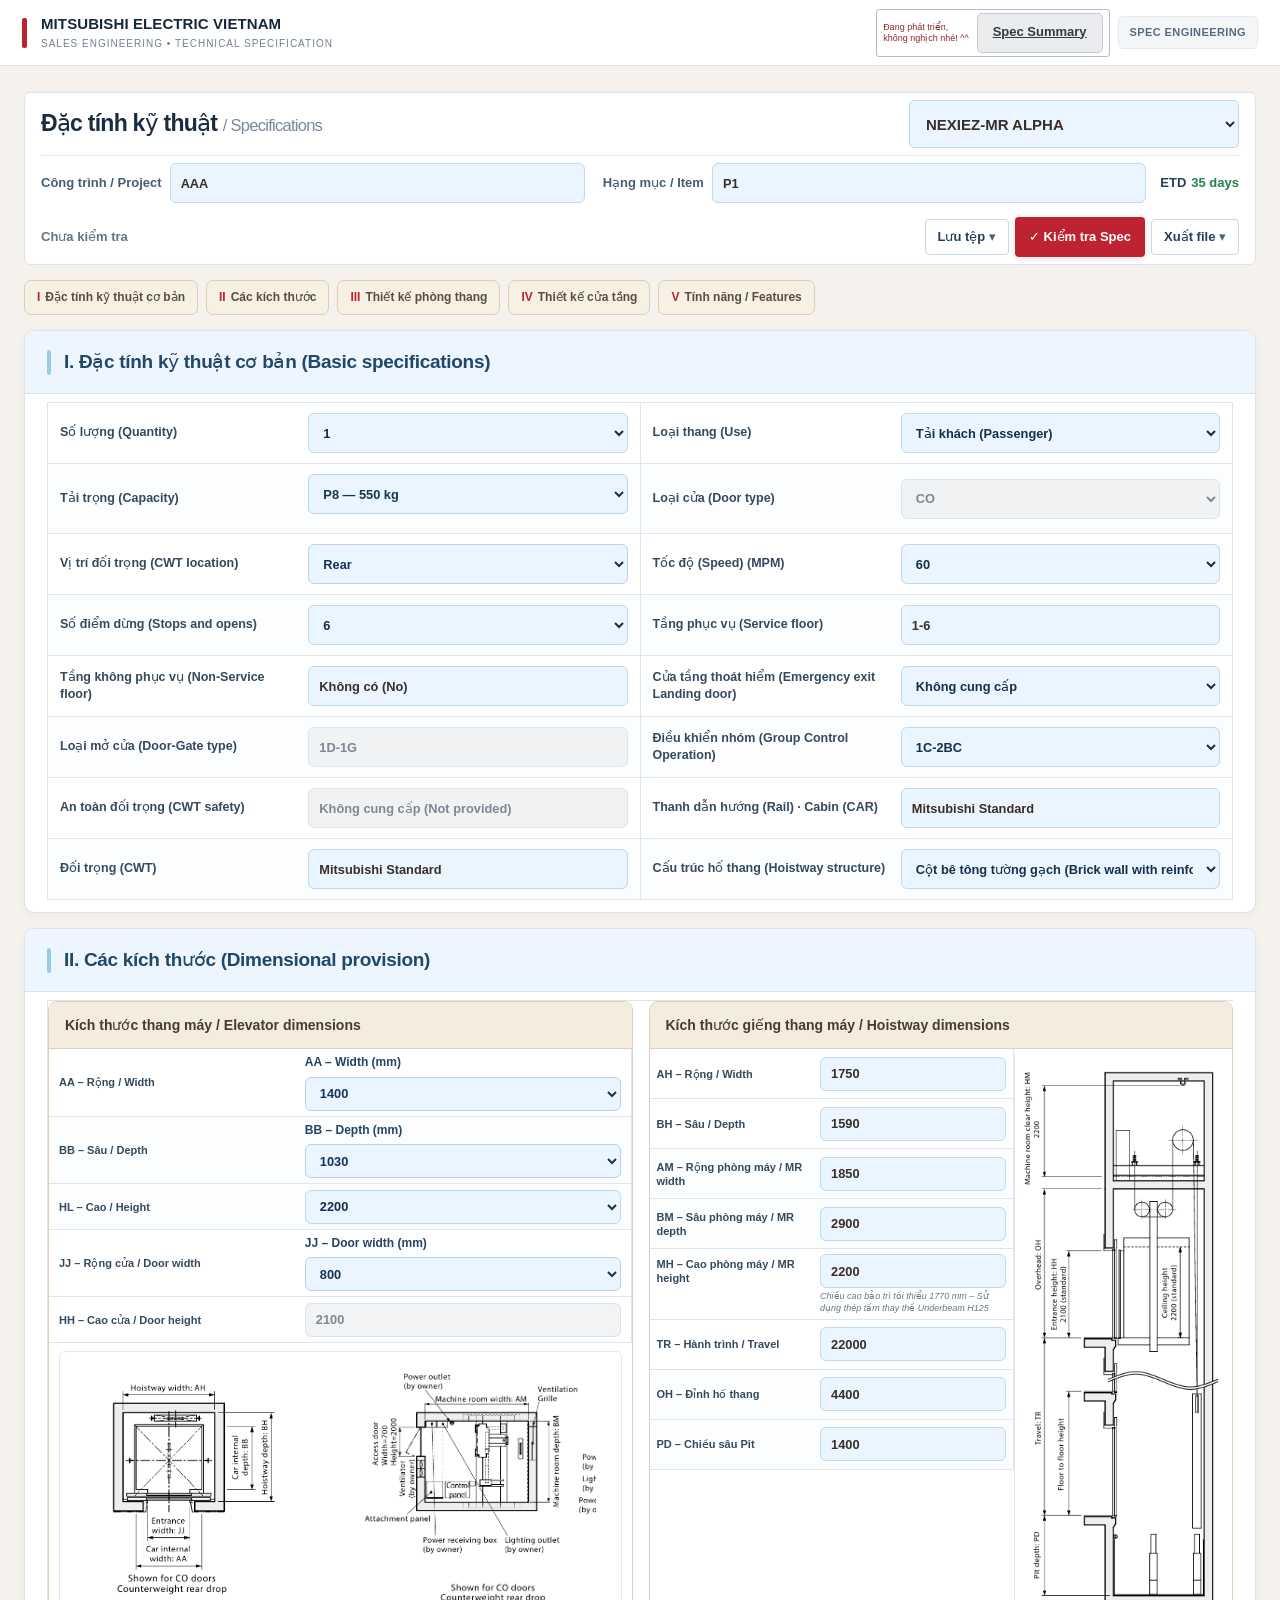
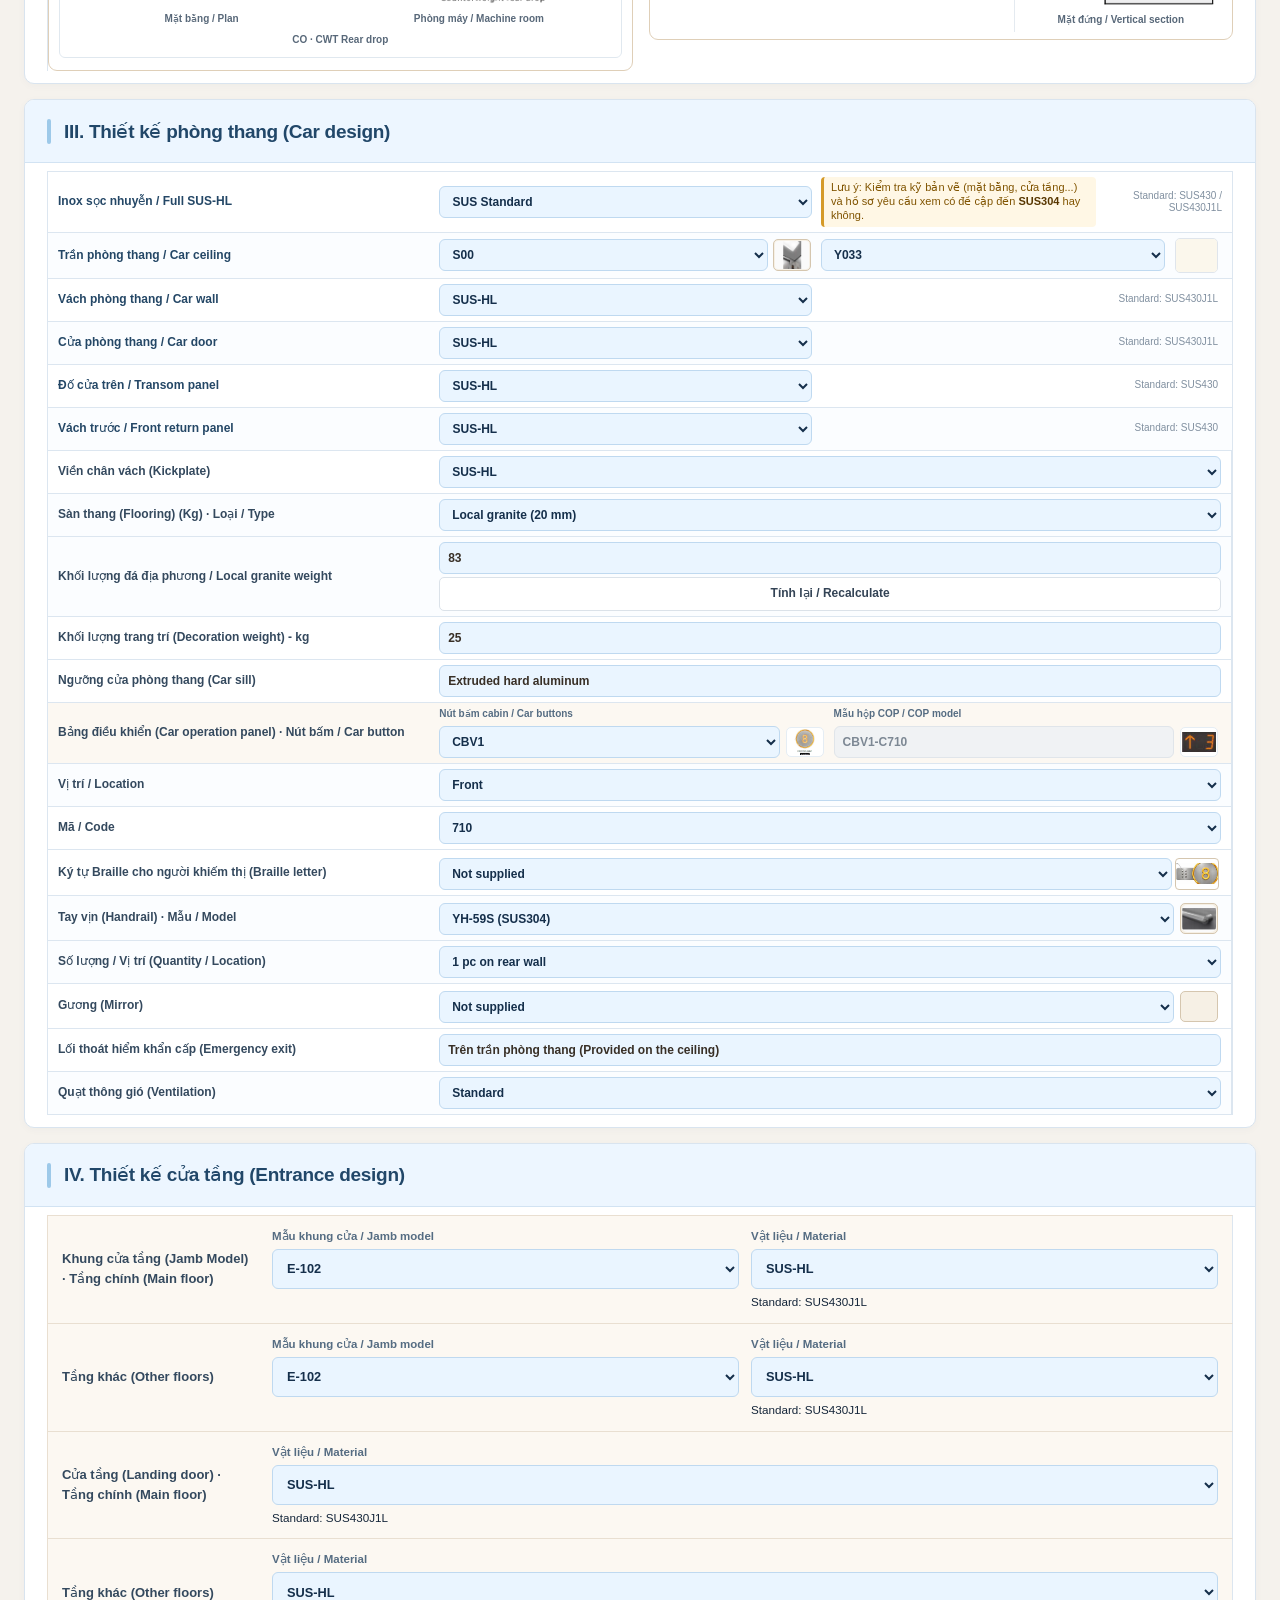
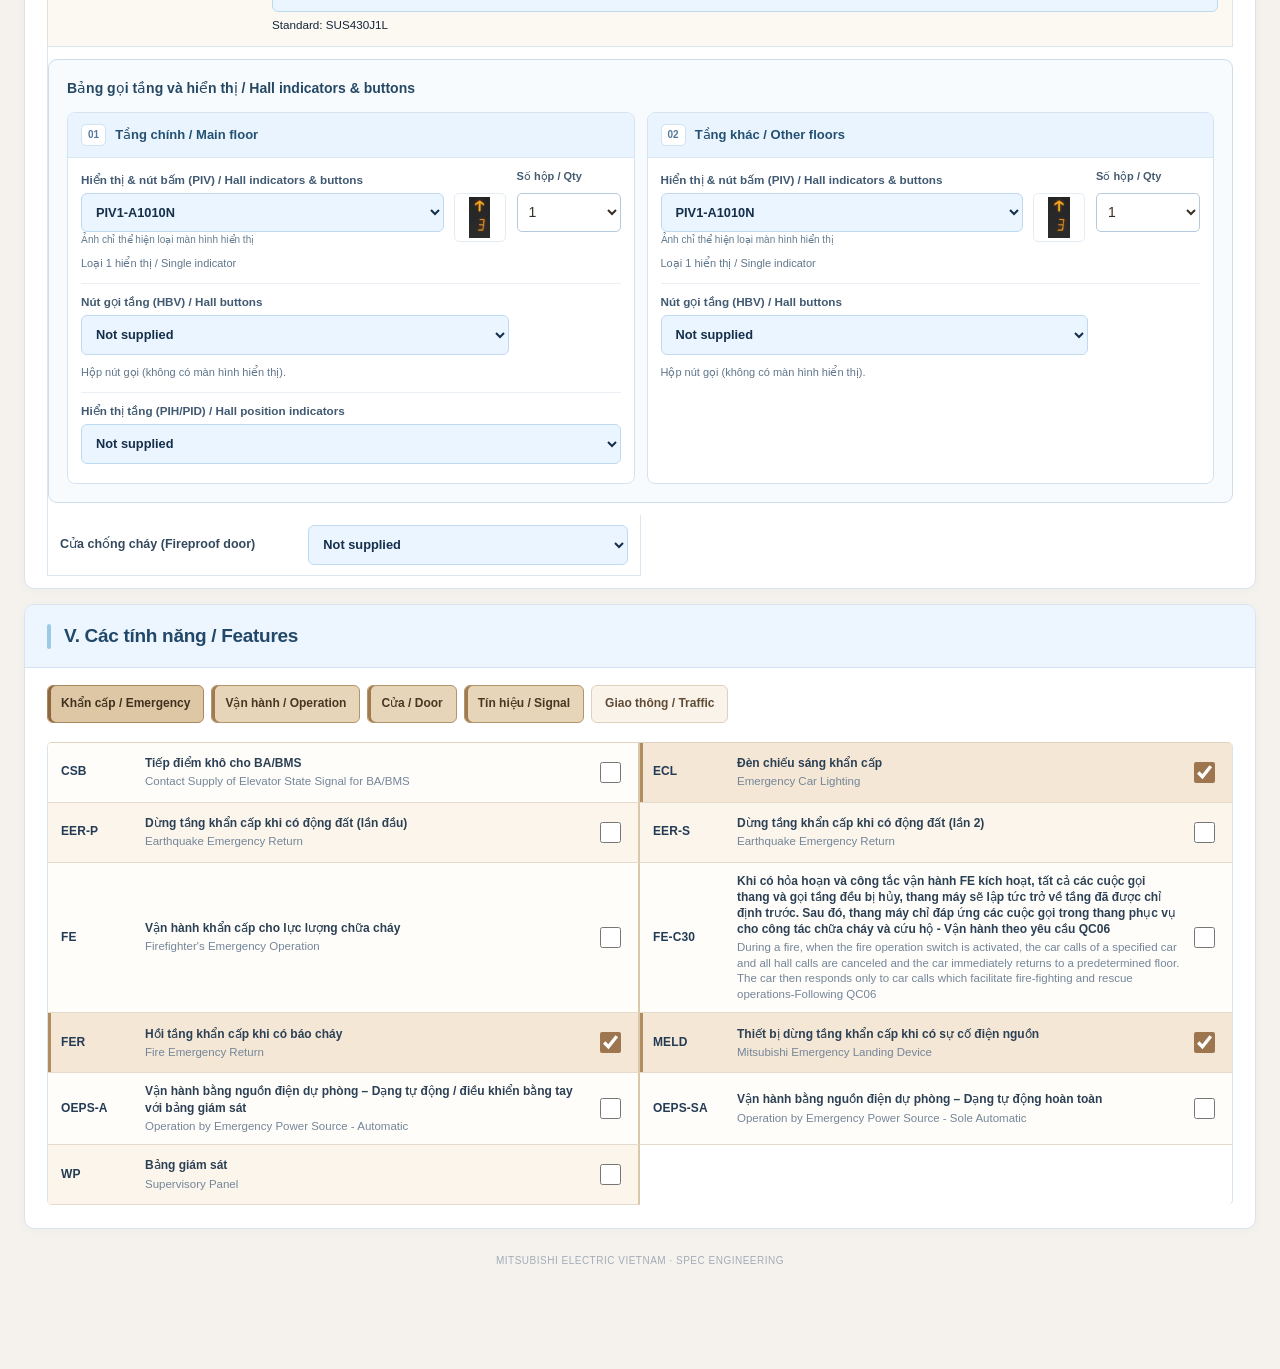
==== index.html @ a44318c5 "Add files via upload" ====
<!DOCTYPE html>
<html lang="vi">
<head>
<meta charset="utf-8">
<meta name="specweb-build" content="5.8.198-mrl-handrail-three-positions">
<meta name="viewport" content="width=device-width, initial-scale=1">
<title>Spec Engineering | Mitsubishi Electric</title>
<!-- Browser icon / Home screen icon -->
<link rel="icon" type="image/png" sizes="256x256" href="assets/specweb-icon.png">
<link rel="shortcut icon" href="assets/specweb-icon.png">
<link rel="apple-touch-icon" sizes="256x256" href="assets/specweb-icon.png">
<meta name="theme-color" content="#f7f8fa">
<!-- Social sharing metadata (the final og:image URL is resolved in JavaScript for browsers;
     static preview crawlers may require an absolute deployed GitHub Pages URL) -->
<meta name="description" content="SpecWebTool – Elevator specification tool for NEXIEZ-MR and NEXIEZ-MRL Version2.">
<meta property="og:type" content="website">
<meta property="og:title" content="SpecWebTool | NEXIEZ-MR &amp; NEXIEZ-MRL V02">
<meta property="og:description" content="Elevator specification and technical check webtool.">
<meta property="og:image" content="assets/specweb-share.jpg">
<meta property="og:image:width" content="1200">
<meta property="og:image:height" content="630">
<meta name="twitter:card" content="summary_large_image">
<meta name="twitter:title" content="SpecWebTool | NEXIEZ-MR &amp; NEXIEZ-MRL V02">
<meta name="twitter:image" content="assets/specweb-share.jpg">

<style>
:root{font-family:"Segoe UI",Arial,sans-serif;color:#243142;background:#f7f8fa;font-synthesis:none}
*{box-sizing:border-box}body{margin:0;line-height:1.45}button,input,select{font:inherit}
button{cursor:pointer}button:disabled{cursor:not-allowed;opacity:.48}
.site-header{height:68px;background:white;border-bottom:1px solid #e6e9ee;display:flex;align-items:center;justify-content:space-between;gap:16px;padding:0 max(24px,calc((100vw - 1160px)/2));}
.brand{display:flex;align-items:center;gap:14px}.brand-bar{width:4px;height:32px;background:#d02228}.brand-text{font-size:16px;letter-spacing:.3px;font-weight:760;color:#18283b}.brand-sub{display:block;font-size:11px;font-weight:500;color:#718092;letter-spacing:.6px;margin-top:2px}.brand-side{font-size:12px;color:#718092;white-space:nowrap}
.workspace{max-width:1190px;margin:0 auto;padding:30px 20px 70px}
.intro{display:flex;align-items:end;justify-content:space-between;gap:24px;margin-bottom:22px;flex-wrap:wrap}.intro-title{margin:0;font-size:27px;letter-spacing:-.5px;font-weight:740;color:#1a2c43}.intro-caption{font-size:13px;color:#738094;margin:4px 0 0}.model-control{min-width:min(100%,370px);width:400px}.label-top{display:block;font-size:12px;letter-spacing:.1px;font-weight:720;color:#49566a;margin-bottom:8px}
input,select{width:100%;min-width:0;height:41px;border:1px solid #c9dbea;border-radius:5px;background:#eaf5ff;color:#19334b;padding:9px 12px;outline:none;transition:border-color .12s,box-shadow .12s}
select{cursor:pointer}input:focus,select:focus{border-color:#3886c4;box-shadow:0 0 0 2px #d6eafa}
input:disabled,select:disabled{background:#f0f2f4;color:#7d8894;border-color:#e0e5ea;box-shadow:none;cursor:not-allowed}
input[type="file"]{height:auto;background:white;border-color:#d6dde5;cursor:pointer;font-size:12px;padding:8px}
.database-options{margin-bottom:24px;border-bottom:1px solid #e4e8ed;padding-bottom:14px}.database-options summary{font-size:12px;color:#66778b;cursor:pointer;display:inline-flex;align-items:center;gap:7px;user-select:none}.database-options summary:hover{color:#c3282e}.database-content{margin-top:15px;background:#fff;border:1px solid #e9edf2;padding:14px;max-width:740px;border-radius:6px}.database-meta{font-size:12px;color:#576878;margin-bottom:9px}.database-buttons{display:flex;gap:8px;flex-wrap:wrap;margin-top:9px}
.btn{border:1px solid #dbe2e9;border-radius:5px;background:#fff;padding:10px 15px;color:#334355;font-weight:630;font-size:13px;line-height:1.3;min-height:40px}.btn:hover:not(:disabled){background:#f6f8fa;border-color:#b7c3cf}.btn-primary{background:#ba2028;border-color:#ba2028;color:white}.btn-primary:hover:not(:disabled){background:#a91e25;border-color:#a91e25}.btn-secondary{background:#fff;color:#273c53;border:1px solid #cad6e1}.btn-small{min-height:34px;padding:7px 11px;font-size:12px}.red{background:#ba2028;border-color:#ba2028;color:#fff}
.project-box{background:white;border:1px solid #e4e9f0;border-radius:7px;padding:21px 24px;margin-bottom:18px}.project-heading{font-size:15px;font-weight:720;margin:0 0 18px;color:#26394e}.project-grid{display:grid;grid-template-columns:1fr 1fr;gap:16px 24px}.project-grid .field{min-width:0}
.action-panel{background:white;border:1px solid #e4e9f0;border-radius:7px;padding:16px 20px;margin-bottom:24px}.tech-export-choice{display:flex;align-items:center;gap:10px;margin:0 0 12px;padding:9px 12px;border:1px solid #d5e1ef;border-radius:7px;background:#f7f9fc;color:#163458;cursor:pointer;max-width:720px}.tech-export-choice input{width:18px;height:18px;flex:none;accent-color:#b5262e}.tech-export-choice span{display:flex;flex-direction:column;gap:2px}.tech-export-choice strong{font-size:13px}.tech-export-choice small{font-size:11px;color:#62758d}.toolbar{display:flex;align-items:center;gap:10px;flex-wrap:wrap}.toolbar-sep{width:1px;height:28px;background:#e2e7ed;margin:0 2px}.export-buttons{display:flex;gap:9px;flex-wrap:wrap}
.check-top{margin-top:13px;padding:11px 14px;background:#f4f6f8;color:#657386;border-radius:5px;font-size:13px;font-weight:600;scroll-margin-top:18px;border:1px solid #e7ebf0}.check-top.source-pass{color:#21643d;background:#eaf7ee;border-color:#bee4ca}.check-top.fail{color:#a62430;background:#fff1f2;border-color:#edc1c6}.check-top.partial{color:#805f20;background:#fff9ec;border-color:#e9dbba}.check-top.running{color:#215d88;background:#eaf4ff;border-color:#c5dff1}
#check-issues:empty{display:none}#check-issues{margin-top:14px}.check-summary{font-size:14px;font-weight:700;padding:11px 12px;border-radius:4px}.check-fail{background:#fff0f0;color:#a8242c}.check-pass{background:#ecf7ef;color:#176638}.issue-card{border:1px solid #e4e9ed;border-left:3px solid #cf343e;border-radius:4px;background:#fff;padding:12px 14px;margin:9px 0;font-size:13px;line-height:1.65}.issue-card strong{display:block;font-size:14px;color:#26384c}.issue-warning{border-left-color:#d19b34}.issue-jump{font-size:12px;margin-top:9px;padding:7px 12px;min-height:32px}.issue-focus{outline:2px solid #d2222d!important;outline-offset:-2px;background:#fff0f1!important}.issue-input-focus{border-color:#d2222d!important;box-shadow:0 0 0 2px rgba(210,34,45,.22)!important}
.spec-section{background:white;border:1px solid #e4e9f0;border-radius:7px;margin:0 0 21px;padding:0 24px 20px}.section-heading{display:flex;align-items:center;gap:13px;border-bottom:1px solid #e5ebf0;margin:0 -24px 18px;padding:21px 24px 17px;font-size:20px;line-height:1.28;color:#1d3048;font-weight:750;letter-spacing:-.35px}.section-heading:before{content:"";display:block;background:#c72a32;height:23px;width:4px;flex-shrink:0}.section-fields{display:grid;grid-template-columns:minmax(0,1fr) minmax(0,1fr);gap:14px 23px}
.spec-row{display:flex;flex-direction:column;min-width:0;gap:6px}.spec-row.span-full{grid-column:1/-1}.spec-row-title{font-size:13px;font-weight:640;color:#34465c;line-height:1.45;min-height:20px}.spec-row-title .sub{font-weight:500;color:#61758a}.spec-row-inputs{display:grid;grid-template-columns:minmax(0,1fr);gap:12px}.spec-row.multi .spec-row-inputs{grid-template-columns:repeat(auto-fit,minmax(165px,1fr));gap:12px}.spec-row.multi{padding:14px 16px;border:1px solid #e6edf4;border-radius:5px;background:#fafbfd}.spec-row.multi .spec-row-title{font-size:14px;font-weight:690}
.field{display:flex;flex-direction:column;gap:6px;min-width:0}.field .nm{font-size:12px;color:#475d73;font-weight:590;line-height:1.35}.spec-row:not(.multi) .field .nm{display:none}.project-grid .field .nm{display:block;font-size:13px;font-weight:650}.field input,.field select{font-size:13px}.field .addr,.field .kind{display:none!important}.field.locked input,.field.locked select,.field.cf-locked input,.field.cf-locked select{background:#eff1f3;color:#78838e;border-color:#dce2e7}.field .dirty{border-color:#6aa9d4}.readonly-value{display:flex;align-items:center;min-height:41px;border:1px solid #e5e8ed;border-radius:5px;background:#f7f8fa;color:#697686;padding:9px 12px;font-size:13px}
.features-panel{background:white;border:1px solid #e4e9f0;border-radius:7px;padding:0 24px 24px}.feature-tabs{display:flex;gap:8px;flex-wrap:wrap;margin:17px 0 13px}.feature-tabs .btn{border:1px solid #e1e8ee;border-radius:4px;min-height:36px;padding:9px 13px;font-size:12px;color:#5a6a7c}.feature-tabs .btn.red{background:#bd2730;border-color:#bd2730;color:#fff}.feature-list{border-top:1px solid #e8edf2}.feature-line{display:grid;grid-template-columns:100px minmax(0,1fr) 44px;gap:16px;align-items:center;padding:13px 8px;border-bottom:1px solid #ebeff3;min-height:65px}.feature-line:last-child{border-bottom:0}.feature-line .addr,.feature-line .option,.feature-line .suggest{display:none!important}.feature-line .fcode{font-size:12px;color:#233b55;font-weight:740}.feature-line .fdesc{font-size:13px;color:#32465a;font-weight:590}.feature-line .fdesc small{display:block;font-size:12px;color:#7c8a98;font-weight:450;margin-top:3px}.feature-line input[type="checkbox"]{width:19px;height:19px;accent-color:#b9202b;justify-self:center;cursor:pointer}.feature-line.x{opacity:.5}.feature-line input:disabled{cursor:not-allowed}
.status-message{display:none;max-width:740px;font-size:12px;margin:8px 0;padding:9px 11px}.status-message.error{display:block;border:1px solid #ecc5c9;background:#fff1f2;color:#a0272f}
.hidden-internal{display:none!important}.footer{padding:22px 0 0;text-align:center;font-size:11px;color:#a2acb8}
@media(max-width:850px){.workspace{padding:23px 14px 42px}.site-header{padding:0 16px}.intro-title{font-size:22px}.model-control{width:100%;min-width:0}.section-fields{grid-template-columns:1fr}.spec-section,.features-panel,.project-box{padding-left:16px;padding-right:16px}.section-heading{margin-left:-16px;margin-right:-16px;padding:18px 16px;font-size:18px}.project-grid{grid-template-columns:1fr}.action-panel{padding:14px}.toolbar{align-items:stretch}.toolbar>.btn,.export-buttons{flex:1}.export-buttons .btn{flex:1}.feature-line{grid-template-columns:74px 1fr 28px;gap:8px}.brand-side{display:none}}
@media(max-width:530px){.toolbar-sep{display:none}.export-buttons{width:100%}.export-buttons .btn{font-size:12px;padding:9px 7px}.spec-row.multi .spec-row-inputs{grid-template-columns:1fr}.feature-line .fdesc{font-size:12px}}

.obs-inline{display:grid;grid-template-columns:minmax(0,1fr) auto;gap:8px;align-items:center}
.obs-preview-btn{white-space:nowrap;background:#fff;color:#245b8f;border-color:#bdd2e7}
.obs-preview-btn:disabled{opacity:.55}

.group-control-preview{margin-top:8px;padding:8px;border:1px solid #d7e0eb;border-radius:8px;background:#fff;max-width:380px;box-sizing:border-box}
.group-control-preview-thumb{display:block;max-width:100%;width:auto;max-height:320px;height:auto;margin:0 auto;object-fit:contain}
.group-control-preview-note{display:block;margin-top:6px;color:#5b6c7c;font-size:11px;line-height:1.35;text-align:center}
.group-preview-inline{align-items:stretch}

#ny40-popup{position:fixed;inset:0;z-index:70;background:rgba(10,26,45,.55);display:none;align-items:center;justify-content:center;padding:16px}
#ny40-popup.show{display:flex}
.ny40-dialog{width:min(760px,100%);max-height:94vh;overflow:auto;background:#fff;border:1px solid #dbe6ef;border-radius:12px;box-shadow:0 22px 70px rgba(16,35,58,.28)}
.ny40-head{display:flex;justify-content:space-between;gap:12px;align-items:flex-start;padding:18px 20px;border-bottom:1px solid #e7edf3}
.ny40-tag{display:inline-block;background:#eaf4ff;color:#235f98;padding:5px 10px;border-radius:999px;font-size:11px;font-weight:700;margin-bottom:6px}
.ny40-head h3{margin:0;color:#18314a;font-size:20px}.ny40-close{border:0;background:#f0f4f8;border-radius:8px;width:34px;height:34px;font-size:22px;line-height:1}
.ny40-body{padding:18px 20px}.ny40-imagewrap{display:flex;justify-content:center;align-items:center;min-height:280px;border:1px solid #e2eaf1;border-radius:10px;background:linear-gradient(#f9fcff,#edf4fa)}
.ny40-imagewrap img{max-width:96%;max-height:250px;object-fit:contain}
.ny40-desc{margin-top:14px;border:1px solid #deebf6;background:#eef6ff;border-radius:10px;padding:12px 14px}
.ny40-desc strong{display:block;color:#17324c;font-size:15px}.ny40-desc span{display:block;color:#577089;font-size:13px;margin-top:4px}
.ny40-choices{display:grid;grid-template-columns:repeat(5,minmax(0,1fr));gap:8px;margin-top:16px}.ny40-choice{border:1px solid #dce7f0;background:#fff;border-radius:10px;padding:7px;min-width:0}.ny40-choice.active{border:2px solid #2d6da8;background:#eaf4ff;padding:6px}.ny40-choice img{width:100%;height:82px;object-fit:contain}.ny40-choice b{display:block;font-size:12px;color:#20384f;margin-top:4px}.ny40-foot{display:flex;justify-content:flex-end;padding:14px 20px;border-top:1px solid #e7edf3}
@media(max-width:850px){.obs-inline{grid-template-columns:1fr}.obs-preview-btn{width:100%}.ny40-choices{grid-template-columns:repeat(3,minmax(0,1fr))}.ny40-imagewrap{min-height:230px}.ny40-imagewrap img{max-height:205px}}
@media(max-width:530px){.ny40-head,.ny40-body,.ny40-foot{padding:14px}.ny40-head h3{font-size:18px}.ny40-choices{grid-template-columns:repeat(2,minmax(0,1fr))}.ny40-choice img{height:72px}}


/* v3.9: dimension errors are concise, with actual values and workbook-derived limits. */
.check-error-row{display:flex;flex-direction:column;align-items:flex-start;gap:3px;text-align:left}
.check-error-row strong{font-size:13px;line-height:1.4;font-weight:650}
.check-error-explanation{display:block;color:#a32d34;font-size:12px;line-height:1.55;font-weight:500;white-space:normal}

/* v5.8.21: full-width, balanced dimension groups for MR and MRL. */
.dimension-section-fields{display:block!important;width:100%;min-width:0}
.dimension-groups{display:grid!important;grid-template-columns:minmax(0,.94fr) minmax(0,1.16fr);gap:16px;width:100%;grid-column:1/-1;align-items:start}
.dimension-group{border:1px solid #d6e5f3;border-radius:9px;overflow:hidden;min-width:0;background:#fff}
.dimension-group-title{margin:0;padding:13px 16px;background:#eaf4ff;color:#173c61;font-size:14px;font-weight:750;border-bottom:1px solid #d6e5f3;min-height:46px}
.dimension-entry{display:grid!important;grid-template-columns:minmax(112px,.85fr) minmax(135px,1fr);column-gap:12px;align-items:center;padding:9px 14px;border-bottom:1px solid #e5ecf4;min-height:62px}
.dimension-hoistway .dimension-entry{grid-template-columns:minmax(105px,.78fr) minmax(110px,.84fr) minmax(125px,1fr)}
.dimension-entry:last-child{border-bottom:0}
.dimension-entry .spec-row-title{font-size:12px;line-height:1.4;min-height:0;overflow-wrap:break-word}
/* Make input and its dynamic AH/BH/OH/PD hint siblings in the layout without changing their DOM ownership. */
.dimension-entry .spec-row-inputs,.dimension-entry .field{display:contents!important}
.dimension-entry input,.dimension-entry select{display:block;width:100%;min-width:0;max-width:100%;height:40px}
.dimension-entry .cwt-minimum-hint,.dimension-entry .oh-minimum-hint{font-size:11px!important;line-height:1.4!important;margin:0!important;overflow-wrap:anywhere;min-width:0}
.dimension-car .dimension-entry .cwt-minimum-hint,.dimension-car .dimension-entry .oh-minimum-hint{grid-column:2}
.dimension-hoistway .dimension-entry .cwt-minimum-hint,.dimension-hoistway .dimension-entry .oh-minimum-hint{grid-column:3}
.dimension-hoistway .dimension-entry:not(:has(.cwt-minimum-hint,.oh-minimum-hint)) input,
.dimension-hoistway .dimension-entry:not(:has(.cwt-minimum-hint,.oh-minimum-hint)) select{grid-column:2}
.dimension-entry .readonly-value{min-width:0}
@media(max-width:1000px){
 .dimension-groups{grid-template-columns:1fr!important;gap:14px}
 .dimension-entry{grid-template-columns:minmax(120px,.8fr) minmax(0,1fr)}
 .dimension-hoistway .dimension-entry{grid-template-columns:minmax(120px,.8fr) minmax(130px,.9fr) minmax(120px,1.1fr)}
}
@media(max-width:580px){
 .dimension-entry,.dimension-hoistway .dimension-entry{grid-template-columns:minmax(105px,.82fr) minmax(0,1fr);gap:8px;padding:9px 11px}
 .dimension-entry .cwt-minimum-hint,.dimension-entry .oh-minimum-hint,
 .dimension-hoistway .dimension-entry .cwt-minimum-hint,.dimension-hoistway .dimension-entry .oh-minimum-hint{grid-column:2;grid-row:auto;margin-top:-2px!important}
 .dimension-group-title{padding:12px}
}
.leadtime-check{background:#fff;border:1px solid #d7e3ef;border-radius:7px;padding:11px 16px;margin:-7px 0 15px}.leadtime-label{font-size:13px;font-weight:750;color:#254564}.leadtime-label span{font-size:11px;color:#697a8c;font-weight:500}.leadtime-main{display:flex;align-items:center;gap:14px;margin-top:5px}.leadtime-main strong{font-size:21px;color:#a22c34;white-space:nowrap}.leadtime-reasons{font-size:12px;line-height:1.45;color:#465c70}.leadtime-reasons div+div{margin-top:3px}@media(max-width:580px){.leadtime-check{padding:9px 11px;margin:0 0 10px}.leadtime-main{gap:10px}.leadtime-main strong{font-size:18px}.leadtime-label span{display:block;font-size:10px}}

/* Version02: only a maximum hint beside existing Decoration Weight input. */
.field.mrl-decoration-field{display:grid;grid-template-columns:minmax(0,1fr) auto;column-gap:9px;align-items:center}
.field.mrl-decoration-field .nm{grid-column:1/-1}
.field.mrl-decoration-field input{grid-column:1;min-width:0}
.mrl-decoration-maximum{grid-column:2;white-space:nowrap;font-weight:650;font-size:12px;color:#48637f}
.mrl-decoration-maximum.unavailable{color:#7b8796}
.mrl-decoration-maximum.overlimit{color:#b42530}
.mrl-decoration-maximum:has(.mrl-flooring-overlimit-note){white-space:normal;max-width:340px;line-height:1.45}
.mrl-flooring-overlimit-note{font-weight:600;color:#b42530}
@media(max-width:520px){.field.mrl-decoration-field{grid-template-columns:minmax(0,1fr)}.mrl-decoration-maximum{grid-column:1}}

/* v5.8.68: two-stop Travel warning is display-only, scoped to MR/MRL Travel input. */
.travel-limit-hint{display:block;font-size:11px;line-height:1.45;color:#a62430;font-weight:650;margin-top:5px;overflow-wrap:anywhere}
.travel-limit-hint[hidden]{display:none!important}
input.travel-over-limit{border-color:#ca303a!important;box-shadow:0 0 0 1px rgba(202,48,58,.10);background:#fff2f3!important}
.dimension-hoistway .dimension-entry .travel-limit-hint{grid-column:3;min-width:0;margin:0!important}
.dimension-hoistway .dimension-entry:has(.travel-limit-hint) input{grid-column:2}
@media(max-width:580px){.dimension-hoistway .dimension-entry .travel-limit-hint{grid-column:2;grid-row:auto;margin-top:-2px!important}}

/* v5.8.79: Structural narrowing guidance appears to the right of MR BED AH/BH. */
.mr-bed-shaft-note{color:#a35a13;font-size:11px;line-height:1.4;overflow-wrap:anywhere;min-width:0}
.mr-bed-shaft-note[hidden]{display:none!important}
.dimension-hoistway .dimension-entry:has(.mr-bed-shaft-note:not([hidden])) .mr-bed-shaft-note{grid-column:3}
.dimension-hoistway .dimension-entry:has(.mr-bed-shaft-note:not([hidden])) input{grid-column:2}
.dimension-entry input.mr-bed-over-max{border-color:#d38a35;background:#fff9ed}

/* MR only – permanently visible MH maintenance headroom guidance (display only). */
.dimension-hoistway .dimension-entry .mr-mh-maintenance-note{
  grid-column:3;display:block;min-width:0;margin:0;
  color:#65788a;font-size:11px;font-style:italic;font-weight:400;
  line-height:1.5;overflow-wrap:break-word;
}
.dimension-hoistway .dimension-entry:has(.mr-mh-maintenance-note) input{grid-column:2}
@media(max-width:580px){
 .dimension-hoistway .dimension-entry .mr-mh-maintenance-note{
  grid-column:2;grid-row:auto;font-size:10.5px;margin-top:-2px;
 }
}

/* Mobile: full-width structural note below AH/BH rather than squeezed into the input column. */
@media(max-width:740px){
 .dimension-hoistway .dimension-entry:has(.mr-bed-shaft-note:not([hidden])){align-items:start;row-gap:6px}
 .dimension-hoistway .dimension-entry .mr-bed-shaft-note:not([hidden]){
  display:block!important;grid-column:1 / -1!important;grid-row:auto!important;
  width:100%;box-sizing:border-box;padding:9px 11px;margin:2px 0 3px;
  border:1px solid #e3bb77;border-left:3px solid #c17c21;border-radius:5px;
  background:#fff7e8;color:#8e4a0e;font-size:12px;line-height:1.55;
  white-space:normal;overflow-wrap:anywhere;word-break:normal;
 }
 .dimension-hoistway .dimension-entry:has(.mr-bed-shaft-note:not([hidden])) input{grid-column:2;min-width:0}
 #check-issues .check-error-row{white-space:normal;overflow-wrap:anywhere;line-height:1.5}
 #check-issues .check-error-explanation{display:block;white-space:normal;overflow-wrap:anywhere}
}

.ny40-cop-hint{display:block;margin-top:5px;color:#8b521e;font-size:11px;line-height:1.4}
.ny40-cop-hint[hidden]{display:none!important}
.feature-dependency-note{display:block;color:#8b521e;font-size:11px;margin-top:4px;font-weight:500}

/* v5.8.154: inline preview thumbnails for selected feature codes. */
.feature-visual-inline{display:flex;align-items:center;gap:8px;margin-top:6px;flex-wrap:wrap}
.feature-visual-thumb{display:block;width:auto;height:auto;max-width:72px;max-height:84px;border:1px solid #d8cfbf;border-radius:6px;background:#fff;padding:2px;object-fit:contain}
.feature-visual-caption{display:block!important;font-size:10.5px;color:#7a6853;font-weight:600;margin-top:0!important}
@media(max-width:530px){.feature-visual-thumb{max-width:58px;max-height:72px}.feature-visual-caption{font-size:10px}}


/* v5.8.158 – source-linked capacity grouping. Original SpecForm dimension fields remain in Section II. */
.capacity-group-choice{display:grid;gap:5px;margin-bottom:12px;padding:11px 12px;border:1px solid #d8e5f1;background:#f4f9ff;border-radius:7px}
.capacity-group-choice label{font-weight:700;font-size:12px;color:#26415b}
.capacity-group-choice select{background:#fff}
.capacity-group-hint{display:block;font-size:11px;color:#5d7185;line-height:1.5}
.mr-capacity-source>.nm{font-size:12px}
.capacity-duplicate-warning{display:block;color:#a05b1d;font-size:11px;line-height:1.5;margin-top:7px}
.capacity-duplicate-warning:empty{display:none}
.mr-door-group-selector{margin-top:2px;background:#eaf5ff!important;opacity:1!important;cursor:pointer!important}

/* v5.8.158 – editing controls in their original Sections I/II, source values remain hidden. */
.mr-original-internal{display:none!important}
.mr-selector-control{display:flex;flex-direction:column;gap:5px;min-width:0}
.mr-selector-label{font-size:12px;font-weight:700;color:#244466}
.mr-selector-control select{width:100%;min-height:40px;background:#eaf5ff!important;border:1px solid #b5d2f0!important;color:#163454!important;opacity:1!important;cursor:pointer}
.mr-selector-control select:disabled{background:#f0f6fc!important;color:#234567!important;opacity:1!important;-webkit-text-fill-color:#234567!important;cursor:default}
.mr-exact-selector{display:grid;gap:5px;margin-top:8px;padding:8px 10px;border:1px solid #e8c5a3;border-radius:7px;background:#fff9ee}
.mr-exact-selector[hidden]{display:none!important}
.mr-exact-selector label{font-size:12px;font-weight:700;color:#76512a}
.mr-capacity-source .field{min-width:0}

/* v5.8.166: original user-supplied drawings, compact dimension rows (NEXIEZ-MR). */
.workspace .dimension-groups[data-model="MR"] .dimension-car .dimension-entry{padding:5px 10px!important;min-height:46px!important;row-gap:3px!important}
.workspace .dimension-groups[data-model="MR"] .dimension-entry input,
.workspace .dimension-groups[data-model="MR"] .dimension-entry select{height:34px!important;min-height:34px!important;padding-top:4px;padding-bottom:4px}
.workspace .dimension-groups[data-model="MR"] .dimension-entry .spec-row-title{font-size:11px;line-height:1.28!important}
.mr-plan-room-figure{margin:8px 10px 12px;padding:10px 8px;border:1px solid #e0e8ef;border-radius:6px;background:#fff;display:flex;flex-direction:column;gap:6px}.mr-plan-room-grid{display:grid;grid-template-columns:minmax(0,1fr) minmax(0,1fr);gap:10px;align-items:start}.mr-plan-box{margin:0;display:flex;flex-direction:column;align-items:center;min-width:0}.mr-plan-box img{width:100%;height:auto;max-height:245px;object-fit:contain;display:block}.mr-plan-caption,.mr-shaft-figure figcaption{font-size:10px;font-weight:650;text-align:center;color:#586879;margin-top:5px}.mr-plan-room-note{font-size:10px;font-weight:650;text-align:center;color:#586879}
.workspace .dimension-groups[data-model="MR"] .mr-shaft-with-figure{display:grid;grid-template-columns:minmax(0,1.25fr) minmax(145px,.75fr);grid-template-rows:auto 1fr;align-items:stretch}
.mr-shaft-with-figure>.dimension-group-title{grid-column:1/-1;grid-row:1}
.mr-shaft-content{min-width:0;grid-column:1;grid-row:2}
.workspace .dimension-groups[data-model="MR"] .mr-shaft-content .dimension-entry{grid-template-columns:minmax(93px,.85fr) minmax(85px,1fr)!important;padding:5px 7px!important;min-height:50px!important;column-gap:6px!important;row-gap:3px!important}
.workspace .mr-shaft-content .dimension-entry .cwt-minimum-hint,
.workspace .mr-shaft-content .dimension-entry .oh-minimum-hint,
.workspace .mr-shaft-content .dimension-entry .travel-limit-hint,
.workspace .mr-shaft-content .dimension-entry .mr-mh-maintenance-note,
.workspace .mr-shaft-content .dimension-entry .mr-bed-shaft-note:not([hidden]){grid-column:2!important;font-size:9px!important;line-height:1.25!important}
.mr-shaft-figure{grid-column:2;grid-row:2;margin:5px 5px 7px 0;padding:4px 0;border-left:1px solid #e4eaf0;display:flex;align-items:center;justify-content:space-between;flex-direction:column;min-width:0}
.mr-shaft-figure img{display:block;width:100%;height:100%;max-height:550px;min-height:270px;object-fit:contain}
@media(max-width:600px){
 .workspace .dimension-groups[data-model="MR"] .mr-shaft-with-figure{grid-template-columns:minmax(0,1.13fr) minmax(102px,.72fr)}
 .workspace .dimension-groups[data-model="MR"] .mr-shaft-content .dimension-entry{grid-template-columns:minmax(65px,.78fr) minmax(75px,1fr)!important;padding:5px!important}
 .workspace .dimension-groups[data-model="MR"] .dimension-entry .spec-row-title{font-size:10px!important}
 .mr-shaft-figure img{min-height:280px}
 .mr-plan-box img{max-height:220px}
}
.mr-p6c3-hint{display:block;margin-top:4px;font-size:11px;line-height:1.45;color:#356179;font-weight:550}

/* v5.8.182: source-based OH and PD minima next to the original MRL inputs. */
.workspace .dimension-groups[data-model="MRL"] .dimension-hoistway .dimension-entry:has(.mrl-ts-two-minima){grid-template-columns:minmax(102px,.72fr) minmax(100px,.85fr) minmax(185px,1.2fr)}
.workspace .dimension-groups[data-model="MRL"] .oh-minimum-hint.mrl-ts-two-minima{display:flex;flex-direction:column;align-items:flex-start;justify-content:center;gap:3px;grid-column:3!important;margin:0!important;font-size:10.5px!important;line-height:1.35!important;overflow-wrap:normal!important}
.mrl-ts-minimum-line{white-space:normal;color:#304f6a}
.mrl-ts-minimum-line strong{color:#123451;white-space:nowrap}
.mrl-ts-minimum-unavailable{color:#a32832;font-size:10px}
@media(max-width:580px){
 .workspace .dimension-groups[data-model="MRL"] .dimension-hoistway .dimension-entry:has(.mrl-ts-two-minima){grid-template-columns:minmax(95px,.8fr) minmax(0,1fr)}
 .workspace .dimension-groups[data-model="MRL"] .oh-minimum-hint.mrl-ts-two-minima{grid-column:2!important;grid-row:auto!important;align-items:flex-start;margin-top:2px!important}
}
</style>
<style>
/* SpecWebTool responsive presentation layer. Technical engines remain unchanged. */
:root{--me-red:#bd222d;--me-ink:#15263a;--me-muted:#65768a;--me-border:#e2e8ef;--me-light:#eff7ff;--me-blue-border:#c9dff4;--me-grey:#f1f3f5;color-scheme:light}
body{background:#f3f5f8;color:var(--me-ink);font-size:14px;-webkit-font-smoothing:antialiased}
.site-header{height:66px;padding:0 max(22px,calc((100vw - 1310px)/2));border-bottom:1px solid #dce3eb;background:white;position:relative;z-index:2}
.brand-bar{background:var(--me-red);height:30px;width:5px;border-radius:2px}
.brand-text{font-weight:800;letter-spacing:.1px;font-size:15px;color:#17283b}
.brand-sub{font-size:10px;letter-spacing:1px;color:#718092}
.brand-side{background:#f4f6f8;border:1px solid #e5e9ef;padding:8px 11px;border-radius:5px;font-size:11px;font-weight:700;letter-spacing:.4px;color:#596a7f}
.workspace{max-width:1324px;padding:26px 24px 100px}
.intro{background:white;border:1px solid var(--me-border);border-radius:12px;padding:22px 25px;margin-bottom:16px;align-items:center;box-shadow:0 2px 12px #182b4110}
.intro-title{font-size:28px;letter-spacing:-.75px;line-height:1.18;color:#1a2c42}
.intro-caption{font-size:12px;margin:8px 0 0;letter-spacing:.8px;font-weight:700;color:var(--me-red)}
.model-control{width:410px;min-width:min(100%,360px)}.label-top{font-size:11px;text-transform:uppercase;letter-spacing:.75px;color:#526579}
.model-control select{font-size:15px;font-weight:750;height:48px;border-color:#c9d6e2;box-shadow:0 2px 6px #12263c06}
.database-options{margin:0 2px 20px;border:0;padding:0}.database-options summary{font-size:12px;color:#78889a}.database-content{box-shadow:0 5px 18px #152a3912;border-radius:9px;border:1px solid var(--me-border)}
.project-box,.action-panel,.spec-section,.features-panel{box-shadow:0 2px 11px #16324a08;border:1px solid var(--me-border);border-radius:10px}
.project-box{padding:20px 24px 24px;margin-bottom:14px;border-top:3px solid var(--me-red)}
.project-heading{font-size:16px;font-weight:800;margin-bottom:15px;color:#1d2f44;letter-spacing:-.2px}
.project-grid{display:grid;grid-template-columns:1fr 1fr;gap:15px 24px}
.action-panel{padding:15px 20px;margin-bottom:15px}
.toolbar{gap:10px}.toolbar .btn{min-height:40px;border-radius:7px}
.btn-primary{background:var(--me-red);border-color:var(--me-red);font-weight:750;box-shadow:0 2px 6px #bb202827}
.btn-primary:hover:not(:disabled){background:#a71e29;border-color:#a71e29}
.btn-secondary{background:#fff;font-weight:700;color:#243a50}.btn-secondary:hover:not(:disabled){background:#f6f9fc}
.check-top{border-radius:6px;margin-top:13px;font-size:13px;padding:10px 13px}
.spec-nav{display:flex;gap:8px;overflow-x:auto;padding:3px 0 15px;scrollbar-width:thin;white-space:nowrap;-webkit-overflow-scrolling:touch}
.spec-nav a{display:inline-flex;align-items:center;justify-content:center;gap:5px;text-decoration:none;font-size:12px;color:#52657b;font-weight:700;border:1px solid #dce4eb;background:#fff;border-radius:7px;min-height:35px;padding:7px 12px;transition:all .15s}
.spec-nav a:hover{color:var(--me-red);border-color:#e5aeb2;background:#fff8f8}
.spec-nav a b{color:var(--me-red);font-weight:850}
.spec-section{padding:0 22px 12px;margin-bottom:15px;background:#fff;overflow:hidden;scroll-margin-top:12px}
.section-heading{margin:0 -22px 8px;padding:19px 22px 18px;border-bottom:1px solid #e2e8ef;background:linear-gradient(90deg,#fcfcfd,#fff);font-size:19px;color:#172c44;letter-spacing:-.3px}
.section-heading:before{background:var(--me-red);width:4px;height:25px;border-radius:2px}
.section-fields{display:grid;grid-template-columns:minmax(0,1fr) minmax(0,1fr);gap:0 32px}
.spec-row{display:grid;grid-template-columns:minmax(0,.95fr) minmax(0,1.05fr);gap:11px;align-items:center;border-bottom:1px solid #edf0f4;padding:9px 0;min-height:56px}
.spec-row:nth-last-child(1),.spec-row:nth-last-child(2){border-bottom-color:#edf0f4}
.spec-row-title{font-size:12.5px;color:#34495e;font-weight:680;min-height:0;line-height:1.38;overflow-wrap:anywhere}
.spec-row-inputs{display:block;min-width:0}
.spec-row:not(.multi) .field .nm{display:none}
.field{min-width:0;gap:5px}
.field input,.field select{height:40px;font-size:12.8px;border-radius:6px;background:#edf7ff;border:1px solid #cce0f1;color:#152f4b;font-weight:580;padding:7px 10px;max-width:100%}
.field input:focus,.field select:focus{outline:0;border-color:#548cbb;box-shadow:0 0 0 3px #b9dfff5e;background:#f6fbff}
.field input:disabled,.field select:disabled,.field.locked input,.field.locked select,.field.cf-locked input,.field.cf-locked select{background:#f0f2f4;color:#7a8592;border-color:#e2e6eb}
.spec-row.multi{grid-column:1/-1;display:grid;grid-template-columns:190px minmax(0,1fr);gap:20px;background:#fafcfe;border:1px solid #e6edf4;padding:13px 16px;border-radius:7px;margin:8px 0}
.spec-row.multi .spec-row-title{font-size:13px;font-weight:760;line-height:1.55}
.spec-row.multi .spec-row-inputs{display:grid;grid-template-columns:repeat(auto-fit,minmax(176px,1fr));gap:12px}
.spec-row.multi .field .nm{display:block;font-size:11.5px;line-height:1.3;color:#556c82;font-weight:680}
.readonly-value{background:#f0f2f4;border:1px solid #e1e6ed;font-size:12.5px;color:#66788a;min-height:40px;padding:9px 12px}
.features-panel{padding:0 22px 23px;overflow:hidden;margin-top:6px;scroll-margin-top:12px}
.features-panel .section-heading{margin:0 -22px 16px;padding:19px 22px 18px}
.feature-tabs{display:flex;flex-wrap:nowrap;overflow-x:auto;padding:0 0 6px;scrollbar-width:thin;white-space:nowrap;gap:7px}
.feature-tabs .btn{flex:0 0 auto;border-radius:6px!important;background:#f7f9fc;color:#52657c;font-weight:700;min-height:38px}
.feature-tabs .btn.red{background:#c12733!important;border-color:#c12733!important;color:#fff!important}
.feature-list{display:grid;grid-template-columns:1fr 1fr;column-gap:20px}
.feature-line{grid-template-columns:minmax(56px,76px) minmax(0,1fr) 34px;gap:9px;padding:11px 5px;min-height:62px}
.feature-line .fcode{font-size:12px;letter-spacing:.1px;font-weight:820}
.feature-line .fdesc{font-weight:650;color:#2c4055;line-height:1.35;font-size:12px}
.feature-line .fdesc small{font-weight:500;font-size:11.5px;color:#74869a}
.feature-line input[type=checkbox]{accent-color:var(--me-red);width:21px;height:21px}
.footer{font-size:10px;letter-spacing:.5px;padding-top:25px}
.mobile-actions{display:none}
@media(max-width:1080px){.section-fields{grid-template-columns:1fr}.spec-row{grid-template-columns:minmax(0,.9fr) minmax(0,1.1fr)}.feature-list{grid-template-columns:1fr 1fr}.workspace{padding:22px 16px 80px}}
@media(max-width:740px){
 .site-header{height:58px;padding:0 15px}.brand-text{font-size:12.6px}.brand-sub{font-size:9px}.brand-side{display:none}
 .workspace{padding:14px 11px 112px}.intro{padding:16px 16px 18px;gap:12px;margin-bottom:12px;align-items:start;border-radius:9px}
 .intro-title{font-size:21px;line-height:1.3}.intro-caption{font-size:10px;margin-top:4px}
 .model-control{width:100%;min-width:0}.label-top{margin-bottom:6px}
 .database-options{margin-bottom:13px;padding:0 5px}.database-content{padding:12px}
 .project-box,.action-panel,.spec-section,.features-panel{border-radius:8px;margin-bottom:12px}
 .project-box{padding:15px 14px}.project-heading{font-size:14px;margin-bottom:8px}.project-grid{grid-template-columns:1fr;gap:0}
 .project-grid .field{display:grid;grid-template-columns:minmax(0,43fr) minmax(0,57fr);gap:9px;align-items:center;padding:7px 0;border-bottom:1px solid #edf1f5}
 .project-grid .field:last-child{border:0}.project-grid .field .nm{font-size:12px}
 .project-grid input{font-size:13px}
 .action-panel{padding:12px 14px}.action-panel>.toolbar{display:none}.check-top{margin:0;font-size:12px;padding:10px 11px}
 .spec-nav{gap:6px;padding:0 0 11px}.spec-nav a{font-size:11px;padding:7px 10px;min-height:33px}
 .spec-section{padding:0 13px 10px;overflow:hidden}.section-heading{margin:0 -13px 6px;padding:15px 13px;border-radius:0;font-size:16px}
 .section-heading:before{height:21px}
 .section-fields{display:grid;grid-template-columns:1fr;gap:0}
 .spec-row{grid-template-columns:minmax(0,43fr) minmax(0,57fr);gap:9px;min-height:52px;padding:7px 0;border-bottom:1px solid #eef1f4}
 .spec-row-title{font-size:12px;line-height:1.36;font-weight:650}
 .field input,.field select,.readonly-value{height:auto;min-height:36px;font-size:12px;padding:7px 8px}
 .spec-row.multi{display:block;margin:7px 0;padding:9px 10px;border-radius:6px}
 .spec-row.multi .spec-row-title{font-size:12px;margin-bottom:7px}
 .spec-row.multi .spec-row-inputs{display:grid;grid-template-columns:1fr;gap:0}
 .spec-row.multi .field{display:grid;grid-template-columns:minmax(0,43fr) minmax(0,57fr);gap:9px;align-items:center;padding:6px 0;border-top:1px solid #e7edf3}
 .spec-row.multi .field .nm{font-size:11.5px}
 .features-panel{padding:0 13px 12px}.features-panel .section-heading{margin:0 -13px 12px;padding:15px 13px}
 .feature-list{display:block}.feature-line{grid-template-columns:minmax(0,58px) minmax(0,1fr) 28px;min-height:56px;padding:9px 0;gap:8px}
 .feature-line .fdesc{font-size:11.6px}.feature-line .fdesc small{font-size:10.6px}
 .mobile-actions{display:grid;grid-template-columns:minmax(0,1.25fr) minmax(0,1fr) minmax(0,1fr);gap:7px;position:fixed;bottom:0;left:0;right:0;padding:10px 11px calc(10px + env(safe-area-inset-bottom,0px));background:#fff;border-top:1px solid #dbe2ea;box-shadow:0 -6px 25px #152c4920;z-index:50}
 .mobile-actions button{border:1px solid #d3dde7;background:#f5f8fb;color:#2b4056;border-radius:7px;padding:10px 6px;font-weight:750;font-size:11px;min-height:44px;line-height:1.26}
 .mobile-actions button:first-child{background:var(--me-red);border-color:var(--me-red);color:white;font-size:12px}
 .footer{padding:20px 0;color:#94a1af}
}
@media(max-width:360px){.brand-text{font-size:11.5px}.spec-row-title{font-size:11.5px}.field input,.field select{font-size:11.4px}.spec-row{grid-template-columns:minmax(0,42fr) minmax(0,58fr)}}

/* Compact Check Spec: show only the status and linked rows with errors. */
#check-issues{margin-top:7px;display:grid;grid-template-columns:repeat(auto-fit,minmax(min(100%,220px),1fr));gap:7px}
.check-error-row{display:block;text-align:left;width:100%;border:1px solid #e8c4c7;border-radius:5px;background:#fff6f6;color:#a4262e;padding:9px 11px;font-size:13px;font-weight:600;line-height:1.4;cursor:pointer}
.check-error-row:hover,.check-error-row:focus-visible{background:#ffe9eb;outline:2px solid #dc9299;outline-offset:1px}
@media(max-width:530px){#check-issues{grid-template-columns:1fr}.check-error-row{padding:9px 10px;font-size:12px}}

/* v2.4 compact engineering presentation: pale blue highlights and uniform borders */
:root{--me-light:#edf6ff;--me-border:#dbe5ef;--me-blue-border:#ccdfee}
.intro,.project-box,.action-panel,.spec-section,.features-panel{border-color:#d9e4ef;box-shadow:0 2px 8px #193b5a08}
.project-box{border-top-color:#b7d9f4}
.project-heading{background:#eef6fe;border:1px solid #d7e7f6;border-radius:5px;padding:11px 13px;margin:-4px 0 10px}
.section-heading,.features-panel .section-heading{background:#edf6ff!important;border-bottom:1px solid #d2e3f3!important;color:#214769!important}
.section-heading:before{background:#9dc9e9!important;width:4px!important}
.section-fields{column-gap:0;row-gap:0;border-top:1px solid #dce6f0;border-left:1px solid #dce6f0;background:#fff}
.spec-row{border-right:1px solid #dce6f0!important;border-bottom:1px solid #dce6f0!important;padding:10px 12px!important;margin:0!important;min-height:58px;background:#fff}
.spec-row:nth-child(4n+3),.spec-row:nth-child(4n+4){background:#fbfdff}
.spec-row.multi{grid-column:1/-1;border:1px solid #dce6f0;margin:-1px 0 0 -1px!important;border-radius:0;background:#f7fbff;padding:12px 14px!important}
.feature-tabs .btn.red{background:#e9f4ff!important;color:#214e74!important;border-color:#a9d0ee!important}
.feature-line{border-bottom:1px solid #dce6f0;min-height:64px}
.features-panel .feature-list{border-top:1px solid #dce6f0}
.feature-line input[type=checkbox]{accent-color:#337cb5}
.field input:not(:disabled),.field select:not(:disabled),.model-control select{background:#eaf5ff!important;border-color:#bfd9f0!important}
.field input:disabled,.field select:disabled{background:#f1f3f5!important;border-color:#dee3e9!important}
#check-issues{margin-top:7px;gap:6px}
.check-error-row{border-color:#edd5d8;border-left:3px solid #c94a59;border-radius:4px;background:#fffafa;color:#9d2934;padding:9px 11px}
.check-error-row:hover{background:#ffeff1}
@media(max-width:1080px){.section-fields{grid-template-columns:1fr}}
@media(max-width:740px){
 .project-heading{margin:-2px 0 8px;font-size:14px}
 .spec-row{padding:8px 9px!important;min-height:51px}
 .spec-row.multi{padding:9px 10px!important;margin:-1px 0 0 -1px!important}
 .section-fields{border-top:1px solid #dce6f0}
 .spec-section{padding-bottom:12px}
 .section-heading,.features-panel .section-heading{background:#edf6ff!important}
}

/* Service floor advisory: information only, does not affect PASS/FAIL or Export. */
#check-issues .check-led-warning{grid-column:1/-1;background:#edf6ff;border:1px solid #cbdff0;border-left:3px solid #4d90bb;border-radius:5px;color:#245878;padding:10px 12px;font-size:13px;line-height:1.5;font-weight:600}

/* ITP is a required dependent input, never an independent feature. */
.feature-itp-config{grid-column:1/-1;display:flex;flex-direction:column;gap:6px;min-width:0;margin:7px 0 2px 0;padding:12px 14px;background:#f2f8fe;border:1px solid #d3e5f7;border-left:3px solid #ba2028;border-radius:6px}
.feature-itp-config label{font-size:12px;font-weight:650;color:#26465f}
.feature-itp-config select{width:100%;max-width:620px;min-height:38px;font-size:13px}
.feature-itp-config small{font-size:11px;color:#586f87}

.fan-guidance{display:block;color:#577088;font-size:11px;line-height:1.4;margin-top:4px}

/* CWT-specific minimum checks, displayed immediately below AH/BH */
.cwt-minimum-hint{display:block;font-size:11px;line-height:1.5;color:#45667d;margin-top:4px}
.cwt-minimum-error{color:#a62929;font-weight:650}
.cwt-below-minimum{outline:2px solid #bd3838;outline-offset:1px}

/* v5.1 – Hall indicator fields regrouped in floor-specific cards. */
.hall-choice-panel{grid-column:1/-1;min-width:0;padding:18px;background:#f8fbfe;border:1px solid #cfddeb;border-radius:9px;margin:12px 0;}
.hall-choice-title{font-size:14px;color:#254864;font-weight:800;margin:0 0 13px;}
.hall-floor-grid{display:grid;grid-template-columns:repeat(auto-fit,minmax(min(100%,265px),1fr));gap:12px;align-items:start}
.hall-floor-card{min-width:0;border:1px solid #d5e3f1;border-radius:8px;background:#fff;overflow:hidden}
.hall-floor-title{margin:0;background:#eaf4ff;color:#245172;font-size:13px;line-height:1.4;padding:11px 13px;display:flex;align-items:center;gap:9px;border-bottom:1px solid #d7e6f3}
.hall-floor-marker{background:#fff;border:1px solid #d2e2f0;color:#53799d;border-radius:5px;padding:3px 6px;font-size:10px;font-weight:750}
.hall-floor-options{display:flex;flex-direction:column;gap:0;padding:4px 13px 8px}
.hall-choice-item{min-width:0;padding:9px 0 11px;border-bottom:1px solid #e9eff5;display:grid;gap:5px}
.hall-choice-item:last-child{border-bottom:0}
.hall-choice-label{font-size:11.7px;line-height:1.45;font-weight:650;color:#415a72}
.hall-choice-item .field{display:block;min-width:0;width:100%}
.hall-choice-item .field .nm{display:none!important}
.hall-choice-item .field input,.hall-choice-item .field select{width:100%;min-width:0}
@media(max-width:740px){.hall-choice-panel{padding:12px 10px}.hall-floor-grid{grid-template-columns:1fr}.hall-choice-title{font-size:13px}.hall-floor-options{padding:3px 12px 7px}}


/* v5.6 — hall lantern catalog, independent per-floor selections */
.hall-lantern-choice{padding-top:12px}
.hall-lantern-select{width:100%;border:1px solid #b9d5f3;background:#eaf4ff;border-radius:6px;padding:11px;color:#173957;font:inherit}
.hall-lantern-controls{display:flex;align-items:center;gap:12px;min-height:48px}
.hall-lantern-thumb{max-width:45px;max-height:68px;object-fit:contain;background:#f4f8fb;border-radius:3px;padding:2px}
.hall-lantern-view{font-size:11px;padding:7px 11px;border:1px solid #b8d1ea!important;color:#235179!important;background:#f7fbff!important}
.hall-lantern-overlay{position:fixed;inset:0;background:rgba(10,25,44,.67);display:flex;align-items:center;justify-content:center;z-index:21000;padding:18px}
.hall-lantern-modal{width:min(950px,100%);max-height:92vh;overflow:auto;border-radius:10px;background:white;box-shadow:0 25px 85px #0004}
.hall-lantern-header{position:sticky;top:0;z-index:2;background:#eaf3fa;display:flex;align-items:center;justify-content:space-between;gap:15px;padding:14px 19px;border-bottom:1px solid #cedcea}
.hall-lantern-header h3{margin:0;font-size:16px;color:#1c4262}
.hall-lantern-gallery{padding:18px;display:grid;grid-template-columns:repeat(auto-fit,minmax(130px,1fr));gap:12px}
.hall-lantern-card{border:1px solid #d7e2ed;background:white;border-radius:8px;padding:12px 8px;cursor:pointer;display:flex;align-items:center;justify-content:space-between;flex-direction:column;gap:12px;color:#1d476b;min-height:180px}
.hall-lantern-card:hover,.hall-lantern-card.is-current{border-color:#528ac3;background:#edf6fe}
.hall-lantern-card img{max-height:144px;max-width:100%;object-fit:contain}
.hall-lantern-card strong{font-size:12px}
@media(max-width:500px){.hall-lantern-gallery{grid-template-columns:repeat(2,minmax(0,1fr));padding:10px;gap:8px}.hall-lantern-header h3{font-size:13px}}

/* v5.8.42 – Features: aligned two-column desktop table with clear separation. */
@media (min-width:741px) {
  .features-panel .feature-list {
    display:grid;
    grid-template-columns:repeat(2,minmax(0,1fr));
    column-gap:0;
    row-gap:0;
    border:1px solid #d6e4f0;
    border-bottom:0;
    border-radius:5px;
    overflow:hidden;
    background:#fff;
    align-items:stretch;
  }
  .features-panel .feature-line {
    min-width:0;
    min-height:60px;
    margin:0;
    padding:10px 13px;
    border-bottom:1px solid #d6e4f0;
    display:grid;
    grid-template-columns:minmax(55px,75px) minmax(0,1fr) 30px;
    gap:9px;
    align-items:center;
  }
  .features-panel .feature-line:nth-child(odd) {
    border-right:2px solid #a8c9e5;
  }
  .features-panel .feature-line:nth-child(4n+3),
  .features-panel .feature-line:nth-child(4n+4) {
    background:#f7fbff;
  }
  .features-panel .feature-line .fdesc {overflow-wrap:anywhere}
  .features-panel .feature-line input[type="checkbox"] {justify-self:center}
}
@media (max-width:740px) {
  .features-panel .feature-list {display:block;border-top:1px solid #dce6f0}
  .features-panel .feature-line {border-right:0!important;border-bottom:1px solid #dce6f0}
}


/* v5.8.45: brochure watermark deliberately removed for a clean, readable UI. */
body::before {content:none!important;background-image:none!important;}
body > .site-header, body > main.workspace {position:relative;z-index:auto;}
body .workspace > .project-box,
body .workspace > .action-panel,
body .workspace > .fields-root .spec-section,
body .workspace > .features-panel,
body .workspace > .leadtime-check {background-color:#fff;}


/* v5.8.56: compact mobile header / controls, preserved DOM and export behavior */
.database-options {display:none!important}
.leadtime-label span,.tech-export-choice small {display:none!important}
.leadtime-reasons:empty {display:none}
@media(max-width:740px){
 .workspace>.project-box{padding:11px 12px 8px;margin-bottom:8px}
 .workspace>.project-box .project-heading{margin:0 0 5px;font-size:13px}
 .workspace .project-grid{gap:0}
 .workspace .project-grid .field{grid-template-columns:minmax(0,29fr) minmax(0,71fr);gap:7px;padding:4px 0;min-height:42px}
 .workspace .project-grid .field .nm{font-size:11.5px;line-height:1.24}
 .workspace .project-grid .field input{height:35px;min-height:35px;padding:5px 9px;font-size:13px;width:100%}
 .workspace>.leadtime-check{margin:0 0 8px;padding:8px 12px;border-radius:7px}
 .workspace>.leadtime-check .leadtime-label{font-size:12px;line-height:1.25}
 .workspace>.leadtime-check .leadtime-main{margin:2px 0 0;gap:9px;align-items:baseline}
 .workspace>.leadtime-check .leadtime-main strong{font-size:19px;line-height:1.3}
 .workspace>.leadtime-check .leadtime-reasons{font-size:10.5px;line-height:1.25}
 .workspace>.action-panel{padding:7px 10px;margin-bottom:9px}
 .workspace>.action-panel .tech-export-choice{min-height:41px;max-width:none;padding:6px 9px;margin:0 0 6px;gap:9px;border-radius:6px}
 .workspace>.action-panel .tech-export-choice input{width:19px;height:19px;margin:0}
 .workspace>.action-panel .tech-export-choice strong{font-size:12px;line-height:1.25}
 .workspace>.action-panel .check-top{padding:7px 9px}
}
@media(max-width:380px){.workspace .project-grid .field{grid-template-columns:minmax(0,32fr) minmax(0,68fr)}}

/* NEXIEZ-MR Side Drop BH limit safety reference */
.bh-safety-illustration{display:block;width:min(100%,420px);height:auto;object-fit:contain;margin:10px 0 2px;border:1px solid #e7d5d5;border-radius:4px;background:#fff}

/* v5.8.159: Selector visual status is determined by user choice, not the locked workbook cell.
   Door Type is grey only when this Capacity group has a single valid door type. */
.field .mr-selector-control select:not(:disabled),
.field.locked .mr-selector-control select:not(:disabled),
.field.cf-locked .mr-selector-control select:not(:disabled){
  background:#eaf5ff!important; border:1px solid #b5d2f0!important;
  color:#163454!important; opacity:1!important; cursor:pointer!important;
  -webkit-text-fill-color:#163454!important;
}
.field .mr-selector-control.single-option select:disabled{
  background:#f0f2f4!important; border:1px solid #dee3e9!important;
  color:#7d8894!important; -webkit-text-fill-color:#7d8894!important;
  opacity:1!important; cursor:not-allowed!important;
}

/* v5.8.160: Section I MR selectors use the existing left-hand row title.
   Keep their one-line height aligned with Speed, Quantity, and Use on desktop/mobile. */
.workspace #fields .spec-section[data-section="I"] .mr-selector-compact{
  display:flex!important;flex-direction:column;justify-content:center;
  gap:0!important;margin:0!important;padding:0!important;width:100%;min-width:0;
}
.workspace #fields .spec-section[data-section="I"] .mr-selector-compact select{
  width:100%;height:40px!important;min-height:40px!important;
  margin:0!important;box-sizing:border-box;
}
.workspace #fields .spec-section[data-section="I"] .mr-selector-compact .mr-selector-label{display:none!important}

</style>
<style>
/* Design-reference UI — screenshots are cropped to one item per tile. */
.design-inline{margin-top:5px;display:flex;gap:8px;align-items:center;flex-wrap:wrap}
.design-inline-btn{height:auto;min-height:31px;padding:6px 10px;font-size:11px;color:#1c5e8a;background:#f4f9fe;border-color:#c4daeb}
.design-inline-btn:hover{background:#eaf4ff}
.design-thumb{width:54px;height:44px;object-fit:cover;border:1px solid #e2e8ef;border-radius:5px;background:#fafafa;flex-shrink:0}
.design-hint{font-size:11px;color:#5f7588;line-height:1.45;flex:1;min-width:140px}
.design-hint b{color:#25445f}.design-hint.warn{color:#a13735}
.design-popup{position:fixed;inset:0;z-index:85;background:rgba(18,32,48,.67);padding:18px;display:none;align-items:center;justify-content:center}
.design-popup.show{display:flex}
.design-dialog{width:min(1010px,100%);max-height:94vh;overflow:auto;border-radius:12px;background:white;box-shadow:0 24px 70px rgba(0,0,0,.25)}
.design-header{padding:18px 22px;display:flex;align-items:flex-start;justify-content:space-between;gap:12px;border-bottom:1px solid #e6eaf0}
.design-eyebrow{font-size:10px;font-weight:780;letter-spacing:1.1px;color:#bc2933}
.design-header h3{margin:3px 0 4px;font-size:20px;color:#23394e}.design-header p{margin:0;font-size:12px;color:#698095}
.design-close{border:0;border-radius:7px;background:#f0f3f7;color:#32485f;font-size:22px;width:35px;height:35px;flex-shrink:0}
.design-content{padding:19px 22px 23px}
.design-cards{display:grid;grid-template-columns:repeat(auto-fit,minmax(235px,1fr));gap:13px}
.design-card{border:1px solid #dce5ed;border-radius:9px;overflow:hidden;background:#fff;display:flex;flex-direction:column}
.design-card.is-current{border-color:#5ba1d0;box-shadow:0 0 0 1px #5ba1d0}
.design-card-images{display:flex;gap:3px;align-items:stretch;background:#edf2f6;min-height:128px}
.design-card-images img{width:100%;height:148px;object-fit:contain;min-width:0;flex:1;background:#f7f9fa}
.design-card-images.double img{width:50%}
.design-card-text{padding:11px 13px;display:flex;flex-direction:column;gap:6px;flex:1}
.design-card-name{display:flex;justify-content:space-between;align-items:center;gap:8px;flex-wrap:wrap}
.design-card-name strong{font-size:14px;color:#21374b}
.design-card-sub{font-size:12px;font-weight:650;color:#425e77}
.design-card-desc{font-size:12px;line-height:1.5;color:#536a7c}
.design-card-warning{color:#a52d30;font-size:11px;font-weight:700;padding:6px 8px;background:#fff1ef;border-radius:4px}
.design-current{font-size:10px;border-radius:14px;padding:3px 7px;color:#1b679b;background:#e9f4ff;font-weight:700}
.design-card-footer{padding:0 13px 12px;margin-top:auto}
.design-apply{padding:6px 10px;min-height:31px;font-size:11px}
.design-unavailable{font-size:11px;color:#8b6975}
.design-footnote{margin:18px 0 0;color:#718194;font-size:11px;line-height:1.6}
@media(max-width:570px){.design-popup{padding:9px}.design-header,.design-content{padding:14px}.design-cards{grid-template-columns:1fr}.design-card-images img{height:142px}}
/* v5.8.24 — compact display thumbnails, right of selected code; notes do not add new UI rows. */
.field.panel-preview-inline,
.hall-choice-item .field.panel-preview-inline,
.spec-row.multi .field.panel-preview-inline{
 display:grid!important;
 grid-template-columns:minmax(0,1fr) 68px!important;
 grid-template-rows:auto auto;
 column-gap:9px;
 row-gap:3px;
 align-items:center;
 min-width:0;
}
.field.panel-preview-inline>.nm{
 grid-column:1/-1;
}
.field.panel-preview-inline>select,
.field.panel-preview-inline>input{
 grid-column:1;
 grid-row:auto;
 width:100%;min-width:0;
}
.field.panel-preview-inline>.panel-image-preview,
.spec-row.multi .field.panel-preview-inline>.panel-image-preview{
 display:contents!important;
}
.field.panel-preview-inline .panel-preview-gallery{
 grid-column:2;
 grid-row:1 / span 3;
 display:flex;
 justify-content:center;
 align-items:center;
 width:68px;
 min-height:55px;
 margin:0;
 padding:0;
}
/* A visible per-field name (e.g. combined specification rows) occupies the first grid row. */
.spec-row.multi .field.panel-preview-inline .panel-preview-gallery{grid-row:2 / span 2}
.field.panel-preview-inline .panel-preview-gallery img{
 display:block;
 width:62px;
 height:52px;
 max-width:100%;
 object-fit:contain;
 background:#fff;
 border:1px solid #e5edf4;
 border-radius:5px;
 padding:3px;
 box-sizing:border-box;
}
.field.panel-preview-inline .panel-preview-note{
 grid-column:1;
 grid-row:auto;
 display:block;
 margin:0;
 font-size:10px;
 line-height:1.25;
 color:#657d90;
 overflow-wrap:break-word;
}
@media(max-width:650px){
 .field.panel-preview-inline,
 .hall-choice-item .field.panel-preview-inline,
 .spec-row.multi .field.panel-preview-inline{grid-template-columns:minmax(0,1fr) 60px!important;column-gap:7px}
 .field.panel-preview-inline .panel-preview-gallery{width:60px;min-height:49px}
 .field.panel-preview-inline .panel-preview-gallery img{width:56px;height:47px;padding:2px}
 .field.panel-preview-inline .panel-preview-note{font-size:9px}
}

/* v5.8.25 – source-code finish preview aligned to the right of current select. */
.field.finish-preview-inline{display:grid!important;grid-template-columns:minmax(0,1fr) 72px!important;grid-template-rows:auto auto;gap:4px 9px;align-items:center}
.field.finish-preview-inline>.nm{grid-column:1/-1}
.field.finish-preview-inline>select{grid-column:1;min-width:0;width:100%}
.field.finish-preview-inline>.finish-preview-thumb{grid-column:2;grid-row:2;width:68px;height:60px;object-fit:cover;border:1px solid #dfe5ec;border-radius:5px;background:white}
.field.finish-preview-inline>.finish-preview-caption{grid-column:2;grid-row:3;text-align:center;font-size:10px;line-height:1.2;color:#637388;min-width:0}
.spec-row.multi .field.finish-preview-inline .finish-preview-thumb{grid-row:2}
.field.finish-preview-inline>.finish-preview-caption{grid-row:3}
@media(max-width:540px){.field.finish-preview-inline{grid-template-columns:minmax(0,1fr) 58px!important;gap:4px 6px}.field.finish-preview-inline>.finish-preview-thumb{width:56px;height:50px}}

/* v5.8.26 – one device / one line for MR and MRL V02. */
#fields .car-design-section-fields{display:block!important;grid-template-columns:none!important}
#fields .car-design-lines{width:100%;display:grid;grid-template-columns:minmax(0,1fr);border:1px solid #dce6f0;border-bottom:0}
#fields .car-design-line{display:grid!important;grid-template-columns:minmax(165px,1.05fr) minmax(180px,1fr) minmax(230px,1.2fr);gap:14px;align-items:center;min-height:78px;padding:12px 15px;border-bottom:1px solid #dce6f0;background:#fff}
#fields .car-design-line:nth-child(even){background:#fbfdff}
#fields .car-design-label{font-weight:700;font-size:13px;color:#244766;line-height:1.45}
#fields .car-design-material,#fields .car-design-variants{min-width:0}
#fields .car-design-line .field{min-width:0}
#fields .car-design-line .field>.nm{display:none!important}
#fields .car-design-line .field select{width:100%;min-width:0}
#fields .car-design-variants .car-finish-inactive{display:none!important}
#fields .car-design-variants.car-design-no-variant::after{content:'—';color:#9ca8b3}
#fields .car-design-line .technical-material-hint{display:none!important}
/* Preview is anchored next to its select, not below or on the next grid row. */
#fields .car-design-line .field.finish-preview-inline{display:grid!important;grid-template-columns:minmax(0,1fr) 76px!important;grid-template-rows:auto!important;column-gap:9px;align-items:center}
#fields .car-design-line .field.finish-preview-inline>select{grid-column:1!important;grid-row:1!important}
#fields .car-design-line .field.finish-preview-inline>.finish-preview-box{grid-column:2;grid-row:1;display:flex;flex-direction:column;align-items:center;justify-content:center;gap:3px;min-width:0}
#fields .car-design-line .finish-preview-thumb{width:68px;height:60px;object-fit:cover;border:1px solid #dfe5ec;border-radius:5px;background:#fff}
#fields .car-design-line .finish-preview-caption{font-size:10px;line-height:1.2;text-align:center;color:#637388;overflow-wrap:anywhere}
/* Same preview alignment for any non-car-design finish field. */
.field.finish-preview-inline{display:grid!important;grid-template-columns:minmax(0,1fr) 76px!important;grid-template-rows:auto!important;align-items:center}
.field.finish-preview-inline>.nm{grid-column:1/-1}
.field.finish-preview-inline>select{grid-column:1!important;grid-row:2!important}
.field.finish-preview-inline>.finish-preview-box{grid-column:2;grid-row:2;display:flex;flex-direction:column;align-items:center;gap:3px}
.field.finish-preview-inline .finish-preview-thumb{width:68px;height:60px;object-fit:cover;border:1px solid #dfe5ec;border-radius:5px}
.field.finish-preview-inline .finish-preview-caption{font-size:10px;line-height:1.2;text-align:center;color:#637388}
@media(max-width:900px){#fields .car-design-line{grid-template-columns:minmax(130px,.9fr) minmax(135px,1fr) minmax(170px,1.1fr);gap:9px;padding:9px}}
@media(max-width:620px){#fields .car-design-line{grid-template-columns:1fr 1fr!important;gap:8px}#fields .car-design-label{grid-column:1/-1}#fields .car-design-material{grid-column:1}#fields .car-design-variants{grid-column:2}#fields .car-design-line .field.finish-preview-inline{grid-template-columns:minmax(0,1fr) 56px!important}#fields .car-design-line .finish-preview-thumb{width:50px;height:48px}}

/* v5.8.27 — section III unified full-width compact rows (MR + MRL V02).
   This follows the existing DOM input nodes; cell IDs and export bindings are unchanged. */
#fields .spec-section[data-section="III"] .car-design-section-fields{
  display:flex!important;flex-direction:column!important;gap:0!important;
  width:100%;border-top:1px solid #dce6f0;border-right:1px solid #dce6f0;
}
#fields .spec-section[data-section="III"] .car-design-lines{
  display:flex!important;flex-direction:column!important;border:0!important;width:100%;
}
#fields .spec-section[data-section="III"] .car-design-line{
  grid-template-columns:minmax(150px,32%) minmax(150px,32%) minmax(0,1fr)!important;
  min-height:0!important;padding:5px 10px!important;gap:9px!important;
  border-left:0!important;border-right:0!important;
}
#fields .spec-section[data-section="III"] .car-design-label{font-size:12px;line-height:1.28}
#fields .spec-section[data-section="III"] .car-design-line .field{gap:2px!important;margin:0!important}
#fields .spec-section[data-section="III"] .car-design-line .field select,
#fields .spec-section[data-section="III"] .car-design-line .field input{
  height:32px!important;min-height:32px!important;padding:4px 8px!important;font-size:12px!important;
}
#fields .spec-section[data-section="III"] .car-design-line .finish-preview-thumb{
  height:35px!important;width:43px!important;object-fit:cover;
}
#fields .spec-section[data-section="III"] .car-design-line .finish-preview-caption{
  font-size:9px!important;line-height:1.15!important;max-width:65px;
}
#fields .spec-section[data-section="III"] .car-design-line .field.finish-preview-inline{
  grid-template-columns:minmax(0,1fr) 52px!important;gap:5px!important;
}
#fields .spec-section[data-section="III"] .car-design-line .design-thumb{width:37px;height:31px}
#fields .spec-section[data-section="III"] .car-design-line .design-inline{margin-top:3px;gap:5px}
#fields .spec-section[data-section="III"] .car-design-line .design-hint{font-size:10px;line-height:1.2}
#fields .spec-section[data-section="III"] .car-design-line .design-inline-btn{min-height:25px;padding:3px 6px;font-size:10px}
/* Previously ungrouped rows must occupy their own full-width line, not alternate columns. */
#fields .spec-section[data-section="III"] .car-design-section-fields > .spec-row{
  display:grid!important;grid-template-columns:minmax(150px,32%) minmax(0,1fr)!important;
  width:100%!important;grid-column:1/-1!important;gap:9px!important;
  min-height:0!important;margin:0!important;padding:5px 10px!important;
  border-left:0!important;border-top:0!important;border-radius:0!important;
  align-items:center!important;
}
#fields .spec-section[data-section="III"] .car-design-section-fields > .spec-row .spec-row-title{
  font-size:12px!important;line-height:1.28!important;margin:0!important;
}
#fields .spec-section[data-section="III"] .car-design-section-fields > .spec-row .spec-row-inputs{
  width:100%;min-width:0;margin:0!important;
}
#fields .spec-section[data-section="III"] .car-design-section-fields > .spec-row .field{margin:0!important;gap:3px!important}
#fields .spec-section[data-section="III"] .car-design-section-fields > .spec-row select,
#fields .spec-section[data-section="III"] .car-design-section-fields > .spec-row input{
  min-height:32px!important;height:32px!important;font-size:12px!important;padding:4px 8px!important;
}
#fields .spec-section[data-section="III"] .car-design-section-fields > .spec-row .readonly-value{
  min-height:32px!important;padding:6px 9px!important;font-size:12px!important;
}
#fields .spec-section[data-section="III"] .car-design-section-fields > .spec-row.multi .spec-row-inputs{
  display:grid!important;grid-template-columns:repeat(auto-fit,minmax(180px,1fr))!important;gap:7px!important;
}
#fields .spec-section[data-section="III"] .car-design-section-fields > .spec-row.multi .field{
  display:block!important;padding:0!important;border:0!important;
}
#fields .spec-section[data-section="III"] .car-design-section-fields > .spec-row.multi .field .nm{
  font-size:10px!important;line-height:1.15!important;margin-bottom:3px!important;
}
#fields .spec-section[data-section="III"] .car-design-section-fields > .spec-row .design-inline{margin-top:4px;gap:6px}
#fields .spec-section[data-section="III"] .car-design-section-fields > .spec-row .design-thumb{width:39px;height:32px}
#fields .spec-section[data-section="III"] .car-design-section-fields > .spec-row .design-hint{font-size:10px;line-height:1.25}
#fields .spec-section[data-section="III"] .car-design-section-fields > .spec-row .design-inline-btn{padding:3px 7px;min-height:26px;font-size:10px}
@media(max-width:680px){
 #fields .spec-section[data-section="III"] .car-design-line{grid-template-columns:minmax(110px,33%) minmax(0,1fr)!important;gap:6px!important}
 #fields .spec-section[data-section="III"] .car-design-label{grid-column:1!important;grid-row:1/-1!important}
 #fields .spec-section[data-section="III"] .car-design-material{grid-column:2!important;grid-row:1!important}
 #fields .spec-section[data-section="III"] .car-design-variants{grid-column:2!important;grid-row:2!important}
 #fields .spec-section[data-section="III"] .car-design-line .field.finish-preview-inline{grid-template-columns:minmax(0,1fr) 45px!important}
 #fields .spec-section[data-section="III"] .car-design-section-fields > .spec-row{grid-template-columns:minmax(110px,33%) minmax(0,1fr)!important;gap:6px!important}
 #fields .spec-section[data-section="III"] .car-design-section-fields > .spec-row.multi .spec-row-inputs{grid-template-columns:minmax(0,1fr)!important}
}


/* v5.8.203: quiet reference-grade notes, MR only, anchored in the right column. */
#fields .spec-section[data-section="III"] .car-design-line:has(.car-design-standard-note){position:relative}
#fields .spec-section[data-section="III"] .car-design-standard-note{
  grid-column:3;grid-row:1;justify-self:end;align-self:center;
  font-size:10px;font-weight:400;color:#8190a0;line-height:1.25;
  white-space:normal;text-align:right;padding-right:4px;
}
#fields .spec-section[data-section="III"] .car-design-line:has(.car-design-standard-note):not(:has(.car-design-no-variant)) .car-design-standard-note{
  grid-row:2;justify-self:end;
}
@media(max-width:680px){
 #fields .spec-section[data-section="III"] .car-design-standard-note{
   grid-column:2;grid-row:3!important;justify-self:start;text-align:left;padding:0;
 }
}


/* v5.8.204 — unobtrusive landing jamb / door default-grade notes. */
#fields .spec-section[data-section="III"] .landing-standard-note{
 display:block;font-size:10px;font-weight:400;line-height:1.25;
 color:#8190a0;text-align:right;margin-top:3px;padding-right:4px;
}
/* v5.8.28 — concise mobile UI, validation remains in Check Spec. */
/* Hide descriptive notes, keep image previews, controls, validation and error messages. */
#fields .cwt-minimum-hint,
#fields .technical-material-hint,#fields .design-hint,
#fields .finish-preview-caption{display:none!important}
/* Remove placeholder dash; rows without a dependent choice take one grid row. */
#fields .car-design-variants.car-design-no-variant{display:none!important}
#fields .car-design-variants.car-design-no-variant::after{content:none!important}
#fields .car-design-line:has(>.car-design-variants.car-design-no-variant){align-items:center!important}
/* Remove extra vertical space around preview/image and single line controls. */
#fields .car-design-line .finish-preview-box{gap:0!important}
#fields .car-design-line .design-inline{margin-top:2px!important}
#fields .car-design-section-fields>.spec-row .design-hint{display:none!important}
@media(max-width:680px){
  #fields .spec-section[data-section="III"] .car-design-line{padding:5px 7px!important;gap:4px 7px!important;min-height:0!important}
  #fields .spec-section[data-section="III"] .car-design-label{grid-row:1!important;font-size:11px!important;line-height:1.28!important}
  #fields .spec-section[data-section="III"] .car-design-variants{grid-row:2!important}
  #fields .spec-section[data-section="III"] .car-design-line:has(>.car-design-variants:not(.car-design-no-variant)) .car-design-label{grid-row:1 / span 2!important}
  #fields .spec-section[data-section="III"] .car-design-line select,
  #fields .spec-section[data-section="III"] .car-design-line input{height:30px!important;min-height:30px!important;padding:3px 7px!important;font-size:12px!important}
  #fields .spec-section[data-section="III"] .car-design-line .finish-preview-thumb{height:30px!important;width:32px!important}
  #fields .spec-section[data-section="III"] .car-design-line .field.finish-preview-inline{grid-template-columns:minmax(0,1fr) 34px!important;gap:3px!important}
  #fields .spec-section[data-section="III"] .car-design-section-fields>.spec-row{padding:5px 7px!important;gap:7px!important}
  #fields .spec-section[data-section="III"] .car-design-section-fields>.spec-row .spec-row-title{font-size:11px!important;line-height:1.25!important}
  #fields .spec-section[data-section="III"] .car-design-section-fields>.spec-row select,
  #fields .spec-section[data-section="III"] .car-design-section-fields>.spec-row input{height:30px!important;min-height:30px!important}
  #fields .spec-section[data-section="III"] .car-design-section-fields>.spec-row .readonly-value{min-height:30px!important}
  #fields .spec-section[data-section="III"] .car-design-section-fields>.spec-row .design-inline-btn{min-height:23px!important}
  #fields .spec-section[data-section="III"] .car-design-section-fields>.spec-row .design-thumb{height:27px!important;width:31px!important}
  .dimension-entry,.dimension-hoistway .dimension-entry{min-height:0!important;padding:6px 9px!important;gap:6px!important}
  .dimension-entry input,.dimension-entry select{height:34px!important;min-height:34px!important}
  .dimension-entry .spec-row-title{font-size:12px!important;line-height:1.3!important}
  .dimension-hoistway .dimension-entry input,.dimension-hoistway .dimension-entry select{grid-column:2!important}
  .dimension-group-title{min-height:0!important;padding:9px 11px!important;font-size:13px!important}
  .dimension-groups{gap:9px!important}
  .spec-section{margin-bottom:12px!important;padding-bottom:12px!important}
  .section-heading{padding-top:12px!important;padding-bottom:12px!important;margin-bottom:10px!important;font-size:17px!important}
}

/* v5.8.107 – contextual NY-40 material recommendation (non-blocking note) */
#fields .car-design-line[data-device="K22_SUSType"] .ny40-sus304-note:not([hidden]){
 display:block!important;color:#805400;background:#fff7e5;border-left:3px solid #d59a28;
 border-radius:4px;padding:9px 11px;font-size:12px;line-height:1.5;
}
#fields .car-design-line[data-device="K22_SUSType"] .ny40-sus304-note strong{font-weight:800;color:#583700}
#fields .car-design-line[data-device="K22_SUSType"] .car-design-variants:has(.ny40-sus304-note:not([hidden]))::after{content:none!important}

/* R65 — SUS304 advisory and reference grade share the right-hand cell. */
#fields .spec-section[data-section="III"] .car-design-line[data-device="K22_SUSType"] .car-design-variants{
 display:flex!important;align-items:center;gap:8px;min-width:0;
}
#fields .spec-section[data-section="III"] .car-design-line[data-device="K22_SUSType"] .ny40-sus304-note:not([hidden]){
 flex:1;min-width:0;margin:0;padding:4px 7px;font-size:11px;line-height:1.25;overflow-wrap:anywhere;
}
#fields .spec-section[data-section="III"] .car-design-line[data-device="K22_SUSType"] .car-design-standard-note{
 flex:0 1 118px;min-width:0;padding:0;font-size:10px;text-align:right;
}
@media(max-width:680px){
 #fields .spec-section[data-section="III"] .car-design-line[data-device="K22_SUSType"] .car-design-variants{flex-wrap:wrap;gap:3px;}
 #fields .spec-section[data-section="III"] .car-design-line[data-device="K22_SUSType"] .ny40-sus304-note:not([hidden]){flex-basis:100%;font-size:10px;}
 #fields .spec-section[data-section="III"] .car-design-line[data-device="K22_SUSType"] .car-design-standard-note{flex-basis:100%;text-align:left;}
}
#features .mbs-natural-light-note,.mbs-natural-light-note{
 display:block;margin:0 0 9px 0;padding:9px 12px;color:#805400;background:#fff7e5;
 border-left:3px solid #d59a28;border-radius:4px;font-size:12px;line-height:1.5;
}

/* v5.8.149 — aligned ceiling model and color; compact, right-hand visual icons on PC + mobile. */
#fields .spec-section[data-section="III"] .car-design-line[data-device="K22_CeilingModel"]{
 align-items:center!important;
}
#fields .spec-section[data-section="III"] .car-design-line[data-device="K22_CeilingModel"] .car-design-material,
#fields .spec-section[data-section="III"] .car-design-line[data-device="K22_CeilingModel"] .car-design-variants{
 align-self:center!important;min-width:0;
}
#fields .spec-section[data-section="III"] .car-design-line .field:has(>.design-inline){
 display:grid!important;grid-template-columns:minmax(0,1fr) 39px!important;
 align-items:center!important;column-gap:5px!important;row-gap:0!important;
}
#fields .spec-section[data-section="III"] .car-design-line .field:has(>.design-inline)>select{
 grid-column:1!important;grid-row:1!important;min-width:0!important;
}
#fields .spec-section[data-section="III"] .car-design-line .field>.design-inline{
 grid-column:2!important;grid-row:1!important;display:flex!important;
 width:39px!important;height:33px!important;margin:0!important;padding:0!important;
 align-items:center!important;justify-content:center!important;
}
#fields .car-design-line .design-icon-button{
 display:flex!important;align-items:center!important;justify-content:center!important;
 height:32px!important;min-height:32px!important;width:38px!important;
 padding:1px!important;background:#f6f0e5!important;border:1px solid #d5c6af!important;
 border-radius:5px!important;overflow:hidden!important;
}
#fields .car-design-line .design-icon-button .design-thumb{
 display:block!important;width:34px!important;height:28px!important;
 object-fit:contain!important;border:0!important;border-radius:3px!important;
}
#fields .car-design-line .design-inline .design-hint{display:none!important}
/* Unify preview fields' heights and align thumbnails exactly beside selects. */
#fields .spec-section[data-section="III"] .field.panel-preview-inline{
 grid-template-columns:minmax(0,1fr) 42px!important;align-items:center!important;row-gap:0!important;
}
#fields .spec-section[data-section="III"] .field.panel-preview-inline>.panel-preview-gallery,
#fields .spec-section[data-section="III"] .field.panel-preview-inline .panel-preview-gallery{
 grid-row:2!important;width:40px!important;min-height:30px!important;
}
#fields .spec-section[data-section="III"] .field.panel-preview-inline .panel-preview-gallery img{
 width:38px!important;height:30px!important;padding:1px!important;
}
#fields .spec-section[data-section="III"] .field.panel-preview-inline .panel-preview-note{display:none!important}
/* Braille illustration is informational, no added dropdown and no extra line. */
#fields .spec-section[data-section="III"] .field.braille-preview-inline{
 display:grid!important;grid-template-columns:minmax(0,1fr) 46px!important;
 align-items:center!important;gap:4px!important;
}
#fields .spec-section[data-section="III"] .field.braille-preview-inline>.nm{grid-column:1/-1!important}
#fields .spec-section[data-section="III"] .field.braille-preview-inline>select{grid-column:1!important;grid-row:2!important}
#fields .spec-section[data-section="III"] .field.braille-preview-inline>.braille-preview-thumb{
 grid-column:2!important;grid-row:2!important;
 width:44px!important;height:32px!important;object-fit:contain!important;
 border:1px solid #d5c6af;border-radius:4px;background:white;
}
@media(max-width:680px){
 /* Ceiling and finish remain on the same horizontal line on phones. */
 #fields .spec-section[data-section="III"] .car-design-line[data-device="K22_CeilingModel"]{
  grid-template-columns:minmax(78px,26%) minmax(0,1fr) minmax(0,1fr)!important;
  gap:4px!important;
 }
 #fields .spec-section[data-section="III"] .car-design-line[data-device="K22_CeilingModel"] .car-design-label{
  grid-column:1!important;grid-row:1!important;
 }
 #fields .spec-section[data-section="III"] .car-design-line[data-device="K22_CeilingModel"] .car-design-material{
  grid-column:2!important;grid-row:1!important;
 }
 #fields .spec-section[data-section="III"] .car-design-line[data-device="K22_CeilingModel"] .car-design-variants{
  grid-column:3!important;grid-row:1!important;
 }
 #fields .spec-section[data-section="III"] .car-design-line .field:has(>.design-inline){
  grid-template-columns:minmax(0,1fr) 28px!important;column-gap:2px!important;
 }
 #fields .spec-section[data-section="III"] .car-design-line .field>.design-inline,
 #fields .spec-section[data-section="III"] .car-design-line .design-icon-button{
  width:27px!important;height:28px!important;min-height:28px!important;
 }
 #fields .car-design-line .design-icon-button .design-thumb{width:25px!important;height:24px!important}
 #fields .spec-section[data-section="III"] .car-design-line .field select{font-size:10px!important;padding:2px 2px!important}
 #fields .spec-section[data-section="III"] .field.braille-preview-inline{grid-template-columns:minmax(0,1fr) 38px!important}
 #fields .spec-section[data-section="III"] .field.braille-preview-inline>.braille-preview-thumb{width:36px!important;height:29px!important}
}

/* v5.8.150 — MRL Version02: all Section III thumbnails stay beside their controls.
   The .spec-row.multi .field display:block rule previously overrode the grid. */
#fields .spec-section[data-section="III"] .car-design-section-fields > .spec-row.multi .field.panel-preview-inline,
#fields .spec-section[data-section="III"] .car-design-section-fields > .spec-row.multi .field:has(>.design-inline),
#fields .spec-section[data-section="III"] .car-design-section-fields > .spec-row .field.panel-preview-inline,
#fields .spec-section[data-section="III"] .car-design-section-fields > .spec-row .field:has(>.design-inline){
  display:grid!important;
  grid-template-columns:minmax(0,1fr) 42px!important;
  grid-template-rows:auto 32px!important;
  gap:2px 5px!important;
  align-items:center!important;
  min-width:0!important;
}
#fields .spec-section[data-section="III"] .car-design-section-fields > .spec-row .field.panel-preview-inline >.nm,
#fields .spec-section[data-section="III"] .car-design-section-fields > .spec-row .field:has(>.design-inline)>.nm{
  grid-column:1/-1!important;grid-row:1!important;margin:0!important;
}
#fields .spec-section[data-section="III"] .car-design-section-fields > .spec-row .field.panel-preview-inline >select,
#fields .spec-section[data-section="III"] .car-design-section-fields > .spec-row .field.panel-preview-inline >input,
#fields .spec-section[data-section="III"] .car-design-section-fields > .spec-row .field:has(>.design-inline)>select,
#fields .spec-section[data-section="III"] .car-design-section-fields > .spec-row .field:has(>.design-inline)>input{
  grid-column:1!important;grid-row:2!important;min-width:0!important;width:100%!important;
}
#fields .spec-section[data-section="III"] .car-design-section-fields > .spec-row .field.panel-preview-inline>.panel-image-preview{
  display:contents!important;
}
#fields .spec-section[data-section="III"] .car-design-section-fields > .spec-row .field.panel-preview-inline .panel-preview-gallery{
  grid-column:2!important;grid-row:2!important;
  width:40px!important;height:32px!important;min-height:0!important;
  margin:0!important;align-self:center!important;
}
#fields .spec-section[data-section="III"] .car-design-section-fields > .spec-row .field.panel-preview-inline .panel-preview-gallery img{
  width:38px!important;height:30px!important;padding:1px!important;
}
#fields .spec-section[data-section="III"] .car-design-section-fields > .spec-row .field.panel-preview-inline .panel-preview-note{display:none!important}
#fields .spec-section[data-section="III"] .car-design-section-fields > .spec-row .field>.design-inline{
  grid-column:2!important;grid-row:2!important;
  display:flex!important;width:40px!important;height:32px!important;
  align-items:center!important;justify-content:center!important;
  margin:0!important;padding:0!important;
}
#fields .spec-section[data-section="III"] .car-design-section-fields > .spec-row .field .design-icon-button{
  width:38px!important;height:31px!important;min-height:31px!important;padding:1px!important;
  display:flex!important;align-items:center!important;justify-content:center!important;
  border-radius:5px!important;border:1px solid #d5c6af!important;
  background:#f6f0e5!important;
}
#fields .spec-section[data-section="III"] .car-design-section-fields > .spec-row .field .design-icon-button .design-thumb{
  width:34px!important;height:27px!important;object-fit:contain!important;
  border:0!important;
}
#fields .spec-section[data-section="III"] .car-design-section-fields > .spec-row .field .design-hint{display:none!important}
@media(max-width:680px){
 #fields .spec-section[data-section="III"] .car-design-section-fields > .spec-row.multi .field.panel-preview-inline,
 #fields .spec-section[data-section="III"] .car-design-section-fields > .spec-row.multi .field:has(>.design-inline),
 #fields .spec-section[data-section="III"] .car-design-section-fields > .spec-row .field.panel-preview-inline,
 #fields .spec-section[data-section="III"] .car-design-section-fields > .spec-row .field:has(>.design-inline){
   grid-template-columns:minmax(0,1fr) 31px!important;
   column-gap:3px!important;
 }
 #fields .spec-section[data-section="III"] .car-design-section-fields > .spec-row .field.panel-preview-inline .panel-preview-gallery,
 #fields .spec-section[data-section="III"] .car-design-section-fields > .spec-row .field>.design-inline{
   width:30px!important;height:29px!important;
 }
 #fields .spec-section[data-section="III"] .car-design-section-fields > .spec-row .field.panel-preview-inline .panel-preview-gallery img{
   width:29px!important;height:27px!important;
 }
 #fields .spec-section[data-section="III"] .car-design-section-fields > .spec-row .field .design-icon-button{
   width:30px!important;height:28px!important;min-height:28px!important;
 }
 #fields .spec-section[data-section="III"] .car-design-section-fields > .spec-row .field .design-icon-button .design-thumb{
   width:27px!important;height:24px!important;
 }
}

</style>

<style id="classic-selective-ui-v5884">
/* Restore classic colors; emphasize editable inputs and selected feature only. */
.feature-tabs .btn.feature-tab{background:#fff;border:1px solid #dfe5ec;color:#506377;box-shadow:none}
.feature-tabs .btn.feature-tab-current:not(.feature-tab-selected){background:#f6f8fa;border-color:#b4c5d4;color:#274862}
.feature-tabs .btn.feature-tab-selected{background:#e1f0fc;border-color:#83b7da;color:#164f78;box-shadow:inset 3px 0 0 #3c88b8}
.feature-tabs .btn.feature-tab-selected.feature-tab-current{background:#d4eafa;border-color:#569acc}
.feature-line.feature-line-selected{background:#eef7ff;box-shadow:inset 3px 0 0 #4e9ccc}
.feature-line:not(.feature-line-selected){background:#fff;box-shadow:none}
.feature-line.x{opacity:.5}
/* Input options retain original cool blue; read-only and disabled remain neutral. */
.field.locked input,.field.locked select,.field.cf-locked input,.field.cf-locked select,
input:disabled,select:disabled,input[readonly],.readonly-value{background:#f0f2f4!important;color:#7d8894!important;border-color:#e0e5ea!important;box-shadow:none!important}
#leadtime-days.leadtime-standard{color:#24824a!important}
#leadtime-days.leadtime-extended{color:#b72832!important}
</style>

<style id="mobile-first-three-rows-v5885">
/* Mobile-only compact first viewport. Does not alter field DOM, values, or validation. */
@media (max-width:740px){
  .site-header{height:43px!important;padding:0 12px!important}
  .brand{gap:8px!important}.brand-bar{height:23px!important;width:3px!important}
  .brand-text{font-size:11.1px!important;letter-spacing:0!important;line-height:1.15}
  .brand-sub{font-size:8px!important;letter-spacing:.1px!important;margin-top:1px!important}
  .workspace{padding:7px 9px 85px!important}
  .workspace>.intro{display:grid!important;grid-template-columns:minmax(0,.84fr) minmax(0,1.16fr)!important;
    gap:6px!important;align-items:center!important;padding:9px 10px!important;margin:0 0 6px!important;
    min-height:0!important;border-radius:7px!important}
  .intro>div:first-child{min-width:0!important}
  .intro-title{font-size:15px!important;line-height:1.2!important;letter-spacing:-.2px!important}
  .intro-title span{display:block;font-size:10px!important;line-height:1.2!important}
  .intro-caption{font-size:9px!important;margin:2px 0 0!important}
  .model-control{width:100%!important;min-width:0!important}
  .model-control .label-top{font-size:9px!important;line-height:1.2!important;margin:0 0 3px!important;
    white-space:normal!important}
  .model-control select{height:37px!important;min-height:37px!important;font-size:11px!important;
    font-weight:680!important;padding:5px 20px 5px 8px!important}
  .workspace>.project-box{padding:6px 9px 7px!important;margin:0 0 6px!important;border-radius:7px!important}
  .workspace>.project-box .project-heading{font-size:11px!important;line-height:1.15!important;
    margin:0 0 5px!important;padding:0!important}
  .workspace .project-grid{display:grid!important;grid-template-columns:minmax(0,1fr) minmax(0,1fr)!important;
    column-gap:9px!important;row-gap:0!important}
  .workspace .project-grid .field{display:flex!important;flex-direction:column!important;
    align-items:stretch!important;gap:2px!important;padding:0!important;min-height:0!important;
    border:0!important}
  .workspace .project-grid .field .nm{font-size:9px!important;line-height:1.2!important;min-height:0!important}
  .workspace .project-grid .field input{height:34px!important;min-height:34px!important;
    font-size:11px!important;padding:5px 8px!important}
  .workspace>.leadtime-check{display:flex!important;align-items:center!important;justify-content:space-between!important;
    gap:7px!important;min-height:39px!important;padding:6px 10px!important;margin:0 0 6px!important}
  .workspace>.leadtime-check .leadtime-label{font-size:11px!important;font-weight:700!important}
  .workspace>.leadtime-check .leadtime-main{display:flex!important;gap:6px!important;
    margin:0!important;align-items:center!important;justify-content:flex-end!important;min-width:0!important}
  .workspace>.leadtime-check .leadtime-main strong{font-size:16px!important;line-height:1.1!important}
  .workspace>.leadtime-check .leadtime-reasons{font-size:9px!important;max-width:110px!important;
    overflow-wrap:anywhere!important}
  .workspace>.action-panel{padding:5px 8px!important;margin:0 0 6px!important}
  .workspace>.action-panel .tech-export-choice{padding:4px 6px!important;min-height:30px!important;
    margin:0 0 4px!important;border:0!important;background:transparent!important;gap:7px!important}
  .workspace>.action-panel .tech-export-choice input{width:16px!important;height:16px!important}
  .workspace>.action-panel .tech-export-choice strong{font-size:10.5px!important;line-height:1.2!important}
  .workspace>.action-panel .check-top{padding:5px 7px!important;font-size:10.5px!important;
    line-height:1.2!important;min-height:24px!important;margin:0!important}
  .workspace>.action-panel #check-issues:not(:empty){margin-top:7px!important}
  .workspace .spec-nav{padding:0 0 6px!important;gap:5px!important}
  .workspace .spec-nav a{min-height:28px!important;padding:5px 7px!important;font-size:10px!important;
    border-radius:5px!important}
  .workspace .spec-section{margin-bottom:9px!important;padding:0 9px 9px!important}
  .workspace .spec-section .section-heading{margin:0 -9px 3px!important;padding:8px 9px!important;
    font-size:13px!important;line-height:1.2!important}
  .workspace .spec-section .section-heading:before{height:16px!important;width:3px!important}
  .workspace #fields .spec-section[data-section="I"] .spec-row{min-height:39px!important;
    padding:4px 6px!important;gap:5px!important}
  .workspace #fields .spec-section[data-section="I"] .spec-row-title{font-size:11px!important;
    line-height:1.2!important}
  .workspace #fields .spec-section[data-section="I"] .field input,
  .workspace #fields .spec-section[data-section="I"] .field select,
  .workspace #fields .spec-section[data-section="I"] .readonly-value{
    min-height:32px!important;height:32px!important;font-size:11px!important;padding:5px 7px!important}
  .mobile-actions{padding:6px 9px calc(6px + env(safe-area-inset-bottom,0px))!important;
    gap:6px!important}
  .mobile-actions button{min-height:40px!important;padding:8px 5px!important}
}
</style>
<style id="v5892-jamb-depth">
.jamb-jd-field{display:flex;flex-direction:column;gap:5px;margin:8px 0 2px;padding:9px 11px;border:1px solid #e4eaf1;background:#f8fafc;border-radius:5px}
.jamb-jd-field[hidden]{display:none!important}
.jamb-jd-field .nm{display:block!important;font-size:12px;font-weight:650;color:#34465c}
.jamb-jd-field select{width:100%;max-width:320px;height:38px}
.jamb-jd-range{font-size:11px;color:#5a7086}
@media(max-width:740px){.jamb-jd-field{margin-top:6px;padding:7px}.jamb-jd-field select{max-width:none}}
</style>

<style id="hall-panel-quantity-58109">
.hall-qty-pair{display:grid;grid-template-columns:minmax(0,1fr) 104px;gap:8px;align-items:end;width:100%}
.hall-qty-pair>.field{min-width:0;width:100%}.hall-qty-pair>.field select{width:100%;min-width:0;max-width:100%}
.hall-qty-wrap{display:flex;flex-direction:column;gap:5px;min-width:0}.hall-qty-label{font-size:11px;color:#455a70;font-weight:700}
.hall-qty-wrap select{width:100%;height:39px;padding:5px 7px;border:1px solid #b4c9dc;border-radius:5px;background:#fff}
.hall-display-info{display:block;margin:5px 0 0;font-size:11px;color:#60768b}
@media(max-width:510px){.hall-qty-pair{grid-template-columns:minmax(0,1fr) 84px;gap:5px}}
</style>
<style id="warm-beige-ui-58140">
/* Warm beige controls; no changes to technical calculations or export. */
:root{--me-light:#f8f2e8;--me-blue-border:#dacdb9}
body{background:#f5f2ed}
input:not([type="checkbox"]):not([type="radio"]):not([type="file"]),select{background:#f6f0e5;border-color:#d5c6af;color:#382f26}
input:not([type="checkbox"]):focus,select:focus{border-color:#a58a64;box-shadow:0 0 0 2px #e8dac4}
.spec-nav a{background:#f7f0e5;border-color:#dccdb8;color:#5f4c36}
.spec-nav a:hover{background:#eee1ce;border-color:#bca380;color:#533e29}
.section-heading,.dimension-group-title{background:#f5ece0;color:#493b2d;border-bottom-color:#dfcfb8}
.dimension-group{border-color:#dfcfb8}
.feature-tabs .btn.feature-tab{background:#f8f1e6;border-color:#dfd0ba;color:#5a4a38}
.feature-tabs .btn.feature-tab-current:not(.feature-tab-selected){background:#f1e6d5;border-color:#cbb394;color:#4f3f2f}
.feature-tabs .btn.feature-tab-selected,.feature-tabs .btn.feature-tab-selected.feature-tab-current{background:#e9d9bf;border-color:#b5966c;color:#49321b;box-shadow:inset 3px 0 0 #9d7650}
.feature-line.feature-line-selected{background:#f7efe4;box-shadow:inset 3px 0 0 #ae8d66}
.tech-export-choice{background:#f8f2e8;border-color:#e0d1ba;color:#4b3b2b}
.spec-row.multi{background:#fcf8f2;border-color:#e9dfd1}
.field .dirty{border-color:#b79b75}
.ny40-tag,.ny40-desc,.ny40-choice.active{background:#f1e4d1;border-color:#c7ad8b;color:#60452c}
.ny40-body .ny40-imagewrap{background:linear-gradient(#fbf7f0,#f3eadc)}
input:disabled,select:disabled,input[readonly],.readonly-value{background:#f0f2f4!important;color:#7d8894!important;border-color:#e0e5ea!important}
</style>
<style id="warm-features-58141">
/* Features panel: neutral warm colors in every state, including selected groups.
   This stylesheet is after responsive-ui.css and classic-selective-ui overrides. */
.features-panel .feature-tabs .btn.feature-tab,
.features-panel .feature-tabs .btn.feature-tab:not(.feature-tab-selected):not(.feature-tab-current){
  background:#f9f3e9!important;border-color:#ded1be!important;
  color:#604c36!important;box-shadow:none!important;
}
.features-panel .feature-tabs .btn.feature-tab:hover,
.features-panel .feature-tabs .btn.feature-tab:focus-visible{
  background:#efe3d2!important;border-color:#bfa686!important;
  color:#483725!important;
}
.features-panel .feature-tabs .btn.feature-tab.feature-tab-current:not(.feature-tab-selected){
  background:#eadcc8!important;border-color:#b99b76!important;
  color:#513b25!important;box-shadow:inset 3px 0 0 #a48562!important;
}
.features-panel .feature-tabs .btn.feature-tab.feature-tab-selected:not(.feature-tab-current){
  background:#e6d5b9!important;border-color:#b5946c!important;
  color:#4b3622!important;box-shadow:inset 3px 0 0 #a17b50!important;
}
.features-panel .feature-tabs .btn.feature-tab.feature-tab-selected.feature-tab-current{
  background:#dec7a5!important;border-color:#a9875e!important;
  color:#40301f!important;box-shadow:inset 3px 0 0 #8c663d!important;
}
.features-panel .feature-list{border-top-color:#e1d3c0!important}
.features-panel .feature-line{border-bottom-color:#e5dacb!important}
.features-panel .feature-line:not(.feature-line-selected){background:#fffdf9;box-shadow:none}
.features-panel .feature-line.feature-line-selected,
.features-panel .feature-line.feature-line-selected:nth-child(n){
  background:#f4e7d6!important;box-shadow:inset 3px 0 0 #b28d5f!important;
}
.features-panel .feature-line input[type="checkbox"]{accent-color:#9d7650!important}
@media (min-width:741px){
 .features-panel .feature-line:nth-child(odd){border-right-color:#dbc7aa!important}
 .features-panel .feature-line:nth-child(4n+3):not(.feature-line-selected),
 .features-panel .feature-line:nth-child(4n+4):not(.feature-line-selected){background:#fbf5eb!important}
}
@media (max-width:740px){
 .features-panel .feature-line{border-bottom-color:#e5dacb!important}
}
</style>

<style id="hall-card-alignment-58151">
/* PIV/HBV dropdowns, images and quantity aligned across floor cards */
.hall-floor-grid{align-items:stretch}
.hall-choice-item>.hall-choice-label{min-height:17px;line-height:17px;margin:0}
.hall-choice-item>.hall-qty-pair{display:grid!important;grid-template-columns:minmax(0,1fr) 104px!important;align-items:start!important;gap:8px!important;width:100%}
.hall-qty-pair>.field{min-width:0;align-self:start!important}
.hall-qty-pair .hall-qty-wrap{position:relative;display:flex;flex-direction:column;gap:0!important;align-self:start!important;padding:0!important}
.hall-qty-pair .hall-qty-label{position:absolute;left:0;bottom:calc(100% + 8px);margin:0!important;line-height:17px;white-space:nowrap}
.hall-qty-pair .hall-qty-wrap select{margin:0!important;height:39px!important;min-height:39px!important}
.hall-choice-item .field.panel-preview-inline{display:grid!important;grid-template-columns:minmax(0,1fr) 58px!important;grid-template-rows:39px auto!important;align-items:start!important;column-gap:7px!important;row-gap:2px!important}
.hall-choice-item .field.panel-preview-inline>select{grid-column:1!important;grid-row:1!important;height:39px!important;min-height:39px!important;margin:0!important}
.hall-choice-item .field.panel-preview-inline>.panel-image-preview{display:contents!important}
.hall-choice-item .field.panel-preview-inline .panel-preview-gallery{grid-column:2!important;grid-row:1 / span 2!important;align-self:start!important;justify-self:center!important;width:58px!important;min-height:39px!important;margin:0!important}
.hall-choice-item .field.panel-preview-inline .panel-preview-gallery img{width:52px!important;height:49px!important;object-fit:contain}
.hall-choice-item .field.panel-preview-inline .panel-preview-note{grid-column:1!important;grid-row:2!important;margin:0!important;line-height:1.2!important}
@media(max-width:510px){.hall-choice-item>.hall-qty-pair{grid-template-columns:minmax(0,1fr) 84px!important;gap:5px!important}.hall-choice-item .field.panel-preview-inline{grid-template-columns:minmax(0,1fr) 46px!important;column-gap:4px!important}.hall-choice-item .field.panel-preview-inline .panel-preview-gallery{width:46px!important}.hall-choice-item .field.panel-preview-inline .panel-preview-gallery img{width:43px!important;height:43px!important}}
</style>

<style id="unified-alignment-58153">
/* Use one label/control ratio throughout, with no shift at section boundaries. */
:root{--spec-label-ratio:42%;--spec-field-gap:10px;--spec-control-height:40px}
.workspace .spec-section .spec-row:not(.multi):not(.dimension-entry),
.workspace .spec-section .dimension-entry{
  grid-template-columns:minmax(0,var(--spec-label-ratio)) minmax(0,1fr)!important;
  column-gap:var(--spec-field-gap)!important;
  align-items:center!important;
  box-sizing:border-box!important;
}
.workspace .spec-section .spec-row-title,
.workspace .spec-section .spec-row-inputs,
.workspace .spec-section .field{min-width:0}
.workspace .spec-section .spec-row:not(.multi) .spec-row-inputs,
.workspace .spec-section .spec-row:not(.multi) .field{width:100%;min-width:0}
.workspace .spec-section .spec-row:not(.dimension-entry) input:not([type=checkbox]),
.workspace .spec-section .spec-row:not(.dimension-entry) select,
.workspace .spec-section .spec-row:not(.dimension-entry) .readonly-value{
  min-width:0;max-width:100%;box-sizing:border-box;
}
/* Dimension section cards no longer have a third phantom column. */
.workspace .dimension-groups{grid-template-columns:minmax(0,1fr) minmax(0,1fr)!important;align-items:start}
.workspace .dimension-group{min-width:0}
.workspace .dimension-entry{padding:9px 12px!important;min-height:58px!important}
.workspace .dimension-entry .spec-row-title{min-width:0;overflow-wrap:normal;word-break:normal}
.workspace .dimension-entry input,
.workspace .dimension-entry select{
  min-width:0;max-width:100%;height:var(--spec-control-height)!important;
  box-sizing:border-box;
}
/* Display-only dimension hints always follow the input, not a phantom column. */
.workspace .dimension-hoistway .dimension-entry .cwt-minimum-hint,
.workspace .dimension-hoistway .dimension-entry .oh-minimum-hint,
.workspace .dimension-hoistway .dimension-entry .travel-limit-hint,
.workspace .dimension-hoistway .dimension-entry .mr-mh-maintenance-note,
.workspace .dimension-hoistway .dimension-entry .mr-bed-shaft-note:not([hidden]){
  grid-column:2!important;grid-row:auto!important;
}
.workspace .dimension-hoistway .dimension-entry input,
.workspace .dimension-hoistway .dimension-entry select{grid-column:2!important}
/* Equal baseline for ceiling/finish/COP pair of dropdowns, regardless of icon. */
.workspace .spec-row.multi .spec-row-inputs{align-items:start!important}
.workspace .spec-row.multi .field{min-width:0;align-self:start!important}
.workspace .spec-row.multi .field>.nm{min-height:16px;line-height:16px;margin:0!important}
.workspace .spec-row.multi .field select,
.workspace .spec-row.multi .field input:not([type=checkbox]){
  min-height:var(--spec-control-height)!important;height:var(--spec-control-height)!important;
  margin:0!important;
}
.workspace .spec-row.multi .field.panel-preview-inline{align-items:start!important}
.workspace .spec-row.multi .field.panel-preview-inline .panel-preview-gallery{align-self:start!important}
/* Shared styling at phone and tablet widths. */
@media(max-width:1080px){.workspace .dimension-groups{grid-template-columns:minmax(0,1fr)!important}}
@media(max-width:740px){
  :root{--spec-label-ratio:42%;--spec-field-gap:8px;--spec-control-height:36px}
  .workspace .spec-section .spec-row:not(.multi):not(.dimension-entry),
  .workspace .spec-section .dimension-entry{padding:8px 9px!important}
  .workspace .dimension-entry{min-height:52px!important}
  .workspace .dimension-entry .spec-row-title,
  .workspace .spec-section .spec-row-title{line-height:1.35!important}
  .workspace .spec-row.multi .field select,
  .workspace .spec-row.multi .field input:not([type=checkbox]){
    height:36px!important;min-height:36px!important
  }
  .workspace .spec-row.multi .field.panel-preview-inline .panel-preview-gallery img{
    max-width:46px!important;max-height:42px!important;object-fit:contain
  }
}
@media(max-width:380px){:root{--spec-label-ratio:40%;--spec-field-gap:7px}}
</style>
<style id="desktop-check-float-style">
/* v5.8.173 — floating Check Spec action for both desktop models. */
.desktop-check-float{display:none}
@media (min-width:851px){
 .desktop-check-float{position:fixed;right:14px;top:50%;transform:translateY(-50%);z-index:75;display:flex;flex-direction:column;align-items:stretch;gap:5px;max-width:160px;padding:8px;border:1px solid #d4dce6;border-radius:12px;background:rgba(255,255,255,.97);box-shadow:0 5px 22px rgba(27,48,71,.18)}
 .desktop-check-float button{font-family:inherit;font-size:13px;font-weight:700;line-height:1.25;min-height:45px;padding:9px 11px;color:white;background:#bc2330;border:1px solid #a81926;border-radius:8px;cursor:pointer;white-space:nowrap}
 .desktop-check-float button:hover,.desktop-check-float button:focus-visible{background:#a71926;outline:2px solid #b5d9f7;outline-offset:2px}
 .desktop-check-float-status{color:#596b7d;font-size:10px;font-weight:650;text-align:center;max-width:160px;line-height:1.3}
 /* v5.8.231: one compact floating action panel for Check / Excel / PDF. */
 .desktop-check-float .float-export-actions{display:grid;grid-template-columns:1fr 1fr;gap:5px;margin-top:2px}
 .desktop-check-float .float-export-actions button{min-height:34px;padding:6px 7px;white-space:nowrap;font-size:11px;font-weight:700;color:#163e68;background:#eaf3fb;border:1px solid #b9cee0;border-radius:7px}
 .desktop-check-float .float-export-actions button:hover,.desktop-check-float .float-export-actions button:focus-visible{background:#d7eafb;outline:2px solid #b5d9f7;outline-offset:1px}
 .desktop-check-float .float-export-actions button:disabled{opacity:.55;cursor:wait}
}
@media (max-width:850px){.desktop-check-float{display:none!important}}
</style>
<script id="mr-scroll-start-fix">
// New initial opening starts at the top. Keep user-controlled scrolling on subsequent model changes.
(function(){
 if('scrollRestoration' in history)history.scrollRestoration='manual';
 let userMoved=false,done=false;
 const mark=()=>{userMoved=true};
 ['wheel','touchstart','pointerdown','keydown'].forEach(type=>window.addEventListener(type,mark,{once:true,passive:true}));
 const reset=()=>{if(!userMoved&&!done)window.scrollTo(0,0)};
 reset();
 document.addEventListener('DOMContentLoaded',reset,{once:true});
 window.addEventListener('load',()=>{if(!userMoved){window.scrollTo(0,0);requestAnimationFrame(()=>{if(!userMoved)window.scrollTo(0,0)})}done=true},{once:true});
})();
</script>
<style id="mrl-v02-g11l1-vertical-css">
/* NEXIEZ-MRL Version 2 — Technical Study controls */
.mrl-ts-settings{display:grid;grid-template-columns:repeat(2,minmax(0,1fr));gap:10px;margin:8px 12px;padding:10px;border:1px solid #dbe5ed;border-radius:8px;background:#f8fbfd}
.mrl-ts-control{display:flex;flex-direction:column;gap:5px;min-width:0}
.mrl-ts-control label{font-size:11px;font-weight:700;color:#294664}
.mrl-ts-control select{width:100%;background:#eaf5ff;border:1px solid #b5d2f0;color:#163454;min-height:36px;border-radius:5px;padding:4px 7px}
.mrl-ts-details{grid-column:1/-1;font-size:11px;color:#586a7c;line-height:1.4}
.mrl-ts-output{grid-column:1/-1;font-size:12px;color:#233e58;font-weight:650;line-height:1.4}
.mrl-ts-output.mrl-ts-unavailable{color:#975629}
.workspace .dimension-groups[data-model="MRL"] .oh-minimum-hint{display:flex;flex-wrap:wrap;gap:3px 10px;align-items:baseline}
.mrl-ts-removed-note{font-size:11px;color:#294c74;font-weight:700}
@media(max-width:520px){.mrl-ts-settings{grid-template-columns:1fr}.mrl-ts-settings>*{grid-column:1}}

/* v5.8.184: MRL Technical Study OH/PD minima must remain visible.
   Legacy note hiding excluded oh-minimum-hint; display beside value on PC. */
#fields .dimension-groups[data-model="MRL"] .dimension-hoistway .dimension-entry .oh-minimum-hint.mrl-ts-two-minima{display:flex!important;flex-direction:column!important;gap:3px!important;visibility:visible!important;grid-column:3!important;align-self:center;min-width:0;line-height:1.4!important}
#fields .dimension-groups[data-model="MRL"] .dimension-hoistway .dimension-entry:has(.oh-minimum-hint.mrl-ts-two-minima) > .spec-row-title{grid-column:1!important}
#fields .dimension-groups[data-model="MRL"] .dimension-hoistway .dimension-entry:has(.oh-minimum-hint.mrl-ts-two-minima) input{grid-column:2!important}
@media(max-width:580px){
 #fields .dimension-groups[data-model="MRL"] .dimension-hoistway .dimension-entry .oh-minimum-hint.mrl-ts-two-minima{grid-column:2!important;grid-row:auto!important;margin-top:3px!important}
}
</style>
<style id="mrl-g11l1-min-travel-186">
/* Separate G11L1 minimum TR; do not hide the existing two-stop/max-travel advice. */
 display:block!important;grid-column:3!important;font-size:11px;font-weight:700;color:#29577c;line-height:1.35;min-width:0;white-space:normal
}
.mrl-travel-panel-options{display:grid;grid-template-columns:repeat(2,minmax(0,1fr));gap:8px;padding:10px 12px;background:#f9fbfd}
.mrl-travel-panel-option{display:flex;flex-direction:column;gap:5px;font-size:11px;color:#294664;font-weight:700}
.mrl-travel-panel-option select{font-size:12px;max-width:100%;padding:5px;min-height:34px;background:#eaf5ff;border:1px solid #b5d2f0;border-radius:5px;color:#163454}
@media(max-width:650px){
 .mrl-travel-panel-options{grid-template-columns:1fr}
}
</style>
<style id="mrl-beam-removal-notice-v192">
#check-issues .check-hoisting-beam-notice{grid-column:1/-1;display:block;padding:9px 12px;border:1px solid #e1d4ae;border-left:3px solid #a88a3c;border-radius:5px;background:#fffdf5;color:#594c2d;font-size:13px;line-height:1.5;font-weight:600}
</style>

<style id="mrl-sets-l-notice-v194">
#fields .dimension-groups[data-model="MRL"] .oh-minimum-hint .mrl-sets-l-advice{display:block!important;margin-top:5px;font-size:10.5px;line-height:1.4;color:#395b74;font-weight:500;max-width:300px}
#check-issues .check-sets-l-notice{grid-column:1/-1;display:block;padding:9px 12px;border:1px solid #b9d8c9;border-left:3px solid #508971;border-radius:5px;background:#f5fbf8;color:#265741;font-size:12.5px;line-height:1.5;font-weight:600}
</style>
<style id="export-button-brand-v232">
/* v5.8.232: Excel/Acrobat-inspired TWO-TONE export actions in toolbar and Check Spec float.
   Structural button IDs and native click/validation handlers are untouched. */
:root{--xls-deep:#136B3F;--xls-light:#2FA66A;--pdf-deep:#C72D32;--pdf-light:#ED5657}
.branded-export{
  display:inline-flex;align-items:stretch;justify-content:flex-start;gap:0;
  overflow:hidden;border-radius:8px;padding:0!important;min-height:42px;
  color:#fff!important;font-weight:700;line-height:1.3;white-space:nowrap;
  transition:filter .16s ease,box-shadow .16s ease,transform .12s ease;
}
.branded-export.branded-excel{background:var(--xls-deep)!important;border:1px solid var(--xls-deep)!important}
.branded-export.branded-pdf{background:var(--pdf-deep)!important;border:1px solid var(--pdf-deep)!important}
.branded-export .export-icon-pane{display:inline-flex;justify-content:center;align-items:center;flex:0 0 42px;min-width:42px;padding:9px;background:var(--xls-light)}
.branded-export.branded-pdf .export-icon-pane{background:var(--pdf-light)}
.branded-export .export-svg{width:20px;height:20px;fill:none;stroke:#fff;stroke-width:1.8;stroke-linecap:round;stroke-linejoin:round}
.branded-export .export-button-label{display:inline-flex;justify-content:center;align-items:center;padding:9px 14px;color:#fff;font-size:13px;font-weight:700;white-space:nowrap}
.branded-export:hover:not(:disabled),.branded-export:focus-visible:not(:disabled){filter:brightness(1.1);box-shadow:0 3px 10px #19385222;outline:2px solid #b5d9f7;outline-offset:2px}
.branded-export:active:not(:disabled){transform:translateY(1px)}
.branded-export:disabled{opacity:.55;cursor:wait;filter:none}
@media (min-width:851px){
 .desktop-check-float{max-width:190px}
 .desktop-check-float .float-export-actions{gap:7px}
 .desktop-check-float .float-export-actions .branded-export{min-height:37px;padding:0!important;white-space:nowrap;border-radius:7px}
 .desktop-check-float .float-export-actions .branded-export.branded-excel{background:var(--xls-deep)!important;border-color:var(--xls-deep)!important;color:#fff!important}
 .desktop-check-float .float-export-actions .branded-export.branded-pdf{background:var(--pdf-deep)!important;border-color:var(--pdf-deep)!important;color:#fff!important}
 .desktop-check-float .float-export-actions .export-icon-pane{min-width:31px;flex-basis:31px;padding:7px}
 .desktop-check-float .float-export-actions .export-svg{width:16px;height:16px}
 .desktop-check-float .float-export-actions .export-button-label{padding:7px 8px;font-size:11px;color:#fff}
}
@media(max-width:530px){
 .toolbar .export-buttons .branded-export{min-width:0}
 .toolbar .export-buttons .branded-export .export-button-label{font-size:11px;padding:8px 6px}
 .toolbar .export-buttons .branded-export .export-icon-pane{min-width:30px;flex-basis:30px;padding:6px}
 .mobile-actions #m-xlsx{background:var(--xls-deep);border-color:var(--xls-deep);color:#fff}
 .mobile-actions #m-pdf{background:var(--pdf-deep);border-color:var(--pdf-deep);color:#fff}
}
</style>
<script>
(() => {
  if (window.top !== window.self) return;
  const phone = matchMedia('(max-width: 740px) and (pointer: coarse), (max-height: 500px) and (max-width: 960px) and (pointer: coarse)');
  const viewport = document.querySelector('meta[name="viewport"]');
  const initialViewport = viewport.content;
  const manifest = document.createElement('link');
  manifest.rel = 'manifest';
  manifest.href = 'mobile.webmanifest';
  function updateMobileMode() {
    if (phone.matches) {
      if (!manifest.isConnected) document.head.append(manifest);
      viewport.content = initialViewport + ', viewport-fit=cover';
    } else {
      manifest.remove();
      viewport.content = initialViewport;
    }
  }
  updateMobileMode();
  phone.addEventListener('change', updateMobileMode);
  document.addEventListener('DOMContentLoaded', () => {
    const button = document.querySelector('.phone-fullscreen');
    const installed = matchMedia('(display-mode: fullscreen)');
    const standalone = matchMedia('(display-mode: standalone)');
    function refresh() {
      const active = Boolean(document.fullscreenElement);
      button.hidden = !phone.matches || !document.fullscreenEnabled || (installed.matches && !active);
      button.title = active ? 'Thoát toàn màn hình' : 'Toàn màn hình';
      button.setAttribute('aria-label', button.title);
      button.setAttribute('aria-pressed', String(active));
    }
    button.addEventListener('click', async () => {
      try {
        if (document.fullscreenElement) await document.exitFullscreen();
        else await document.documentElement.requestFullscreen();
      } catch {
        alert('Trình duyệt chưa cho phép bật toàn màn hình.');
      }
    });
    const summary = document.querySelector('.summary-tab');
    if (summary) summary.addEventListener('click', event => {
      if (phone.matches && (installed.matches || standalone.matches || document.fullscreenElement)) {
        event.preventDefault();
        location.assign(summary.href);
      }
    });
    phone.addEventListener('change', refresh);
    installed.addEventListener('change', refresh);
    document.addEventListener('fullscreenchange', refresh);
    refresh();
  });
})();
</script>
<style>
@media (max-width: 740px) and (pointer: coarse), (max-height: 500px) and (max-width: 960px) and (pointer: coarse) {
  .site-header {
    height:auto!important; min-height:48px; box-sizing:border-box;
    padding:calc(5px + env(safe-area-inset-top,0px)) max(8px,env(safe-area-inset-right,0px)) 5px max(8px,env(safe-area-inset-left,0px))!important;
    gap:5px; flex-wrap:wrap;
  }
  .site-header .brand {gap:5px!important;min-width:0;flex:1 1 120px}
  .site-header .brand-text {font-size:10.7px!important;line-height:1.18;white-space:normal}
  .brand-country {display:block}
  .site-header .brand-sub {font-size:7px!important;line-height:1.12}
  .site-header .brand-side {display:none}
  .site-header .header-tools,.site-header .summary-group {gap:4px!important}
  .site-header .summary-group {padding:2px 4px!important}
  .summary-group .summary-note {font-size:8px!important;line-height:1.12!important}
  .summary-group .summary-tab {display:inline-flex;align-items:center;white-space:nowrap;min-width:0!important;
    min-height:26px!important;height:auto!important;padding:3px 5px!important;font-size:10px!important;line-height:1.1}
  .phone-fullscreen:not([hidden]) {display:inline-grid;place-items:center;width:28px;height:32px;padding:0;
    border:0;background:transparent;color:#53667a;font:20px/1 Arial;cursor:pointer}
  .site-header:has(.summary-group) .brand {flex-basis:118px}
  .workspace {padding-bottom:calc(85px + env(safe-area-inset-bottom,0px))!important}
}
</style>
<style>#fields .dependent-off,#fields .dependent-row-off{display:none!important}</style><style>.draft-actions{display:flex;gap:8px;flex-wrap:wrap;align-items:center;margin-bottom:10px}.draft-actions span{font-size:12px;color:#375975}</style><style>
.flat-head{background:#fff;border:1px solid #d8e4ef;border-radius:6px;margin:0 0 12px;padding:0 16px;color:#203f5c}
.flat-row{display:flex;align-items:center;gap:14px;min-height:52px;padding:7px 0}
.flat-row+.flat-row{border-top:1px solid #e2e9ef}
.flat-row .intro-title{font-size:23px}.flat-title,.flat-row .project-grid{flex:1}
.flat-head .model-control{width:min(34%,330px);min-width:0;margin:0}
.flat-head .project-grid{display:grid;grid-template-columns:1fr 1fr;gap:18px}
.flat-head .project-grid :is(.field,label:has(>input)){display:flex;align-items:center;flex-direction:row;gap:8px;min-width:0;font-size:13px;font-weight:650}
.flat-head .project-grid .nm{white-space:nowrap}.flat-head .project-grid input{min-width:0;flex:1}
.flat-head .flat-etd{display:flex;gap:5px;align-items:baseline;font-size:13px;font-weight:700;white-space:nowrap}
.flat-head .flat-status{flex:1;min-width:0}.flat-head .check-top{margin:0;padding:3px 0;background:transparent;border:0}
.flat-actions{gap:6px;flex-wrap:wrap}.flat-menu{position:relative;margin:0}
.flat-menu>summary{cursor:pointer;list-style:none;padding:8px 12px;border:1px solid #c6d6e4;background:white;border-radius:4px;font-weight:650;font-size:13px}
.flat-menu>summary::-webkit-details-marker{display:none}.flat-menu>summary::after{content:' ▾';color:#45627b}
.flat-menu[open]>summary{background:#edf5fc}.flat-pop{position:absolute;right:0;top:calc(100% + 4px);z-index:81;min-width:185px;background:white;border:1px solid #c7d6e3;border-radius:5px;box-shadow:0 4px 12px #182c4021;padding:8px;display:grid;gap:5px}
.flat-pop .btn{width:100%;text-align:left}.flat-pop .tech-export-choice{width:100%;margin:0;padding:6px;border:0;background:transparent}.flat-pop .export-buttons{display:flex;flex-wrap:nowrap;gap:5px}.flat-pop.export-pop{width:min(305px,80vw)}
.flat-head .branded-excel{background:#217346!important;color:#fff!important}.flat-head .branded-pdf{background:#bd3435!important;color:#fff!important}
.flat-actions #check{background:#bd2331;color:white;border:0;border-radius:4px;padding:9px 14px;font-weight:700}.flat-head #car{width:auto;min-width:64px}
.flat-head #draft-feedback:empty,.flat-head #check-issues:empty,.flat-head #leadtime-reasons:empty{display:none}
.flat-head #leadtime-reasons{font-size:12px}.flat-head #draft-feedback{display:block;font-size:12px}
@media(min-width:851px){body.flat-top-visible .desktop-check-float{display:none!important}}
@media(max-width:850px){.flat-head{padding:0 9px}.flat-row{min-height:40px;gap:6px;flex-wrap:wrap}.flat-row .intro-title{font-size:16px}.flat-head .model-control{width:48%}.flat-head .project-grid{gap:7px}.flat-head .project-grid :is(.field,label:has(>input)){flex-direction:column;align-items:stretch;gap:2px}.flat-head .flat-status{flex-basis:100%}.flat-menu:first-of-type .flat-pop{left:0;right:auto}.flat-actions{justify-content:flex-end}}
</style></head>
<body>
<header class="site-header"><div class="brand"><i class="brand-bar" aria-hidden="true"></i><div class="brand-text">MITSUBISHI ELECTRIC <span class="brand-country">VIETNAM</span><span class="brand-sub">SALES ENGINEERING • TECHNICAL SPECIFICATION</span></div></div><div class="header-tools" style="display:flex;align-items:center;gap:8px"><div class="summary-group" style="display:inline-flex;align-items:center;gap:8px;padding:3px 6px;border:1px solid #aabdd2;border-radius:3px"><span class="summary-note" style="font-size:.5625rem;line-height:1.2;white-space:nowrap;color:#8b292d">Đang phát triển,<br>không nghịch nhé! ^^</span><a class="summary-tab btn btn-secondary" style="background:#eaeced;border-color:#c6c9cd;color:#363a40" href="multi.html" target="multi-spec-mr">Spec Summary</a></div><span class="brand-side">SPEC ENGINEERING</span></div><button class="phone-fullscreen" type="button" aria-label="Toàn màn hình" title="Toàn màn hình" hidden>⛶</button></header>
<main class="workspace">
<section class="flat-head"><div class="flat-row"><div class="flat-title"><h1 class="intro-title">Đặc tính kỹ thuật <span style="font-weight:500;color:#78899c;font-size:.72em">/ Specifications</span></h1></div><div class="model-control"><select aria-label="Chọn model" id="model"><option value="MR">NEXIEZ-MR ALPHA</option><option value="MRL">NEXIEZ-MRL Version2 ALPHA</option></select></div></div><div class="flat-row"><div id="project-fields" class="project-grid"></div><div id="product-leadtime" class="flat-etd">ETD <strong id="leadtime-days">—</strong></div></div><div id="leadtime-reasons" class="leadtime-reasons">Đang đọc thông số / Evaluating specification</div><div class="flat-row flat-actions"><div class="flat-status"><div id="check-top" class="check-top" aria-live="polite" role="status">Chưa kiểm tra / Not checked</div></div><details class="flat-menu"><summary>Lưu tệp</summary><div class="flat-pop "><button type="button" class="btn btn-secondary" id="save-single-draft">Lưu bản nhập (.json)</button><button type="button" class="btn btn-secondary" id="open-single-draft">Mở bản nhập (.json)</button></div></details><button class="btn btn-primary" id="check" type="button">✓ Kiểm tra Spec</button><details class="flat-menu"><summary>Xuất file</summary><div class="flat-pop export-pop"><label class="tech-export-choice" for="only-vi"><input id="only-vi" type="checkbox"><span><strong>Vietnamese Only</strong></span></label><label class="tech-export-choice" for="export-tech-details"><input id="export-tech-details" type="checkbox"><span><strong>Trích xuất chi tiết – Động cơ, độ ồn, chiều dày…</strong></span></label><div class="export-buttons"><button class="btn btn-secondary branded-export branded-excel" id="final-xlsx" type="button" title="Xuất Excel (.xlsx)"><span class="export-icon-pane"><svg class="export-svg" viewBox="0 0 24 24" aria-hidden="true" focusable="false"><path d="M7 2.8h7.6L20 8.2V21H7V2.8Z"></path><path d="M14.5 2.8v5.5H20M10 12h7M10 15.5h7M10 19h7M13.5 11v8"></path><path d="M4 8.6h8v11H4z"></path><path d="m6 12 4 5m0-5-4 5"></path></svg></span><span class="export-button-label">Xuất Excel (.xlsx)</span></button><button class="btn btn-secondary branded-export branded-pdf" id="final-pdf" type="button" title="Xuất A4 PDF"><span class="export-icon-pane"><svg class="export-svg" viewBox="0 0 24 24" aria-hidden="true" focusable="false"><path d="M5 2.5h9l5 5V21.5H5zM14 2.5v5h5"></path><path d="M8 17.5c2.2-2.8 3.7-5.8 4.6-8.1.4 3 1.4 5.4 3.1 7.3-2.8-1-5.5-1-7.7.8Z"></path></svg></span><span class="export-button-label">Xuất A4 PDF</span></button></div></div></details></div><input type="file" hidden accept=".json,application/json" id="single-draft-file"><span role="status" id="draft-feedback"></span><div id="check-issues" aria-live="polite"></div></section><details class="database-options" hidden aria-hidden="true"><summary>Cập nhật dữ liệu Excel / Update database</summary><div class="database-content"><div class="database-meta" id="filename"></div><input id="file" type="file" accept=".xlsx,.xlsm" aria-label="Nạp workbook Excel"><div class="database-buttons"><button class="btn btn-small" id="reload-db" type="button">Nạp lại Database</button><button class="btn btn-small" id="reset" type="button">Khôi phục Database gốc</button><button class="btn btn-small" id="working" type="button">Lưu bản đang nhập (.xlsx)</button></div><div id="status" class="status-message" aria-live="polite"></div></div></details>
<nav class="spec-nav" id="spec-nav" aria-label="Điều hướng nhóm thông số / Sections"></nav>
<div class="fields-root" id="fields"></div>
<section class="features-panel"><h2 class="section-heading">V. Các tính năng / Features</h2><div id="feature-tabs" class="feature-tabs"></div><div class="feature-list" id="features"></div></section>
<div class="hidden-internal" aria-hidden="true"><span id="numfields"></span><span id="numvalid"></span><span id="numtables"></span><div id="formula-audit"></div></div>
<div class="footer">MITSUBISHI ELECTRIC VIETNAM · SPEC ENGINEERING</div>
<aside class="desktop-check-float" aria-label="Kiểm tra thông số nhanh / Floating Check Spec">
 <button id="desktop-check-floating" type="button" aria-label="Chạy Check Spec">✓ Check Spec</button>
 <span id="desktop-check-floating-status" class="desktop-check-float-status" aria-live="polite">Chưa kiểm tra</span>
 <div class="float-export-actions" role="group" aria-label="Xuất thông số kỹ thuật / Export specification">
  <button class="branded-export branded-excel" id="desktop-export-xlsx" type="button" aria-label="Xuất Excel (.xlsx)"><span class="export-icon-pane"><svg class="export-svg" viewBox="0 0 24 24" aria-hidden="true" focusable="false"><path d="M7 2.8h7.6L20 8.2V21H7V2.8Z"/><path d="M14.5 2.8v5.5H20M10 12h7M10 15.5h7M10 19h7M13.5 11v8"/><path d="M4 8.6h8v11H4z"/><path d="m6 12 4 5m0-5-4 5"/></svg></span><span class="export-button-label">Excel</span></button>
  <button class="branded-export branded-pdf" id="desktop-export-pdf" type="button" aria-label="Xuất A4 PDF"><span class="export-icon-pane"><svg class="export-svg" viewBox="0 0 24 24" aria-hidden="true" focusable="false"><path d="M5 2.5h9l5 5V21.5H5zM14 2.5v5h5"/><path d="M8 17.5c2.2-2.8 3.7-5.8 4.6-8.1.4 3 1.4 5.4 3.1 7.3-2.8-1-5.5-1-7.7.8Z"/></svg></span><span class="export-button-label">PDF</span></button>
 </div>
</aside>
<div class="mobile-actions" aria-label="Thao tác nhanh"><button id="m-check" type="button">✓ Check Spec</button><button id="m-xlsx" type="button">Excel .xlsx</button><button id="m-pdf" type="button">A4 PDF</button></div>
</main>

<div id="ny40-popup" aria-hidden="true">
  <div class="ny40-dialog" role="dialog" aria-modal="true" aria-labelledby="ny40-title">
    <div class="ny40-head">
      <div><span class="ny40-tag">Glass arrangements</span><h3 id="ny40-title">NY-40A — Quan sát</h3></div>
      <button type="button" class="ny40-close" id="ny40-close" aria-label="Đóng">×</button>
    </div>
    <div class="ny40-body">
      <div class="ny40-imagewrap"><img id="ny40-image" src="assets/NY-40A.png" alt="NY-40A"></div>
      <div class="ny40-desc"><strong id="ny40-vi">Kính phía sau và hai bên</strong><span id="ny40-en">Rear & both sides</span></div>
      <div class="ny40-choices" id="ny40-choices"></div>
    </div>
    <div class="ny40-foot"><button type="button" class="btn btn-secondary" id="ny40-ok">Đóng</button><button type="button" class="btn btn-primary" id="ny40-apply" style="margin-left:8px">Áp dụng mẫu</button></div>
  </div>
</div>
<div id="design-popup" class="design-popup" aria-hidden="true">
  <div class="design-dialog" role="dialog" aria-modal="true" aria-labelledby="design-title">
    <div class="design-header"><div><span class="design-eyebrow">MITSUBISHI · DESIGN REFERENCE</span><h3 id="design-title">Hình mẫu & mô tả thiết kế</h3><p id="design-subtitle"></p></div><button type="button" class="design-close" id="design-close" aria-label="Đóng">×</button></div>
    <div class="design-content"><div id="design-cards" class="design-cards"></div><p class="design-footnote">Ảnh dùng để đối chiếu mẫu. Chỉ các lựa chọn có trong Excel database đang nạp mới có thể áp dụng trực tiếp vào SpecForm; các mẫu khác được ghi rõ là tham khảo.</p></div>
  </div>
</div>

<script>
/* v5.8.99 — bilingual proofreading of UI and customer-facing export text.
   Display-only: do not mutate technical lookup keys, formulas, workbook cells or user-entered values. */
window.SPEC_PROOFREAD = function(input){
 if(typeof input!=='string'||!input)return input;
 const corrections=[
  [/\binvertors\b/gi,'inverters'],
  [/\bimmediatedly\b/gi,'immediately'],
  [/\bcontroled\b/gi,'controlled'],
  [/\bcontinously\b/gi,'continuously'],
  [/\bswitchs\b/gi,'switches'],
  [/\bequiped\b/gi,'equipped'],
  [/\bprioiritizes\b/gi,'prioritizes'],
  [/\bT\s+orque\b/gi,'Torque'],
  [/\bFeauture\b/gi,'Feature'],
  [/\bMuti\s*-\s*Beam\b/gi,'Multi-Beam'],
  [/\bSuccesfully\b/gi,'Successfully'],
  [/\btalking account of\b/gi,'taking account of'],
  [/\binvertor\b/gi,'inverter'],
  [/\btrickle\s*-\s*charge\b/gi,'trickle-charge'],
  [/(?<!\d)1 lượng/gu,'một lượng'],
  [/(?<!\d)1 tiếng bíp/gu,'một tiếng bíp'],
  [/người tàn tật/giu,'người khuyết tật'],
  [/Người tàn tật/gu,'Người khuyết tật'],
  [/đươc/gu,'được'],
  [/điêu khiển/gu,'điều khiển'],
  [/trước\.Tuỳ/gu,'trước. Tùy'],
  [/trước\.Tùy/gu,'trước. Tùy'],
  [/Tuỳ chọn/gu,'Tùy chọn'],
  [/tuỳ chọn/gu,'tùy chọn'],
  [/khoá/gu,'khóa'],
  [/Khoá/gu,'Khóa'],
  [/huỷ/gu,'hủy'],
  [/Huỷ/gu,'Hủy'],
  [/độ  cao/gu,'độ cao'],
  [/lính cứu hỏa/giu,'lực lượng chữa cháy'],
  [/Lính cứu hỏa/gu,'Lực lượng chữa cháy'],
  [/được dời đi/gu,'được loại bỏ'],
  [/sửa chửa/gu,'sửa chữa'],
  [/quá tãi/gu,'quá tải'],
  [/cám biến/gu,'cảm biến'],
  [/điều khiền/gu,'điều khiển'],
  [/lụa chọn/gu,'lựa chọn'],
  [/tối thiếu/gu,'tối thiểu'],
  [/\bVVVF inverters control\b/gi,'VVVF inverter control'],
  [/do\s+đó/gu,'do đó'],
  [/Các kích thước\s*\(Dimensional provision\)/gu,'Các kích thước (Dimensional provision)'],
  [/Công suất máy kéo\s*\(Motor\)\s*–\s*kW/gu,'Công suất máy kéo (Motor) – kW'],
  [/được ấn nút/gu,'được nhấn nút'],
  [/(?<!\d)1 công tắc/gu,'một công tắc'],
  [/(?<!\d)1 chiều/gu,'một chiều'],
  [/(?<!\d)3 tầng như tiêu chuẩn/gu,'ba tầng theo tiêu chuẩn']
 ];
 let text=input;
 for(const [a,b] of corrections)text=text.replace(a,b);
 // Adjacent spaces inside prose (but never reformat line breaks or indentation).
 text=text.replace(/([^\s\n]) {2,}(?=[^\s\n])/g,'$1 ');
 return text;
};
</script>
<script src="vendor/jszip.min.js?v=5.8.79"></script>
<script src="spec-core.bundle.js?v=R76"></script>












<script src="spec-conditional.js?v=5.8.79"></script>
<script src="source-engine.js?v=5.8.79"></script>
<script src="legacy-step1.js?v=R76"></script>
<script>

'use strict';
/* Reconstruct DevExpress LightUp hatched-cell rules from actual workbook
   conditional formatting (dxf fill pattern=lightUp). Never use cached colours. */
window.SPEC_CF_CHECK=function(model,changes,db,engine){
 const meta=db?.conditional||window.SPEC_CONDITIONAL?.[model];
 if(!meta?.lightUp||!meta?.namedRanges)return{errors:[],unknown:['Workbook conditional formatting (LightUp) unavailable'],verified:[],locked:{}};
 const rules=meta.lightUp, errors=[],unknown=[],verified=[],locked={};
 const a1=(str)=>{const m=/^([A-Z]+)(\d+)$/.exec(str||'');if(!m)return null;let c=0;for(const a of m[1])c=26*c+(a.charCodeAt(0)-64);return[c,Number(m[2])];};
 const contains=(ranges,addr)=>{const xy=a1(addr);return xy&&ranges.some(([c1,r1,c2,r2])=>xy[0]>=c1&&xy[0]<=c2&&xy[1]>=r1&&xy[1]<=r2)};
 const seen=new Set();
 for(const [name,ref] of Object.entries(meta.namedRanges)){
  const match=/^'?SpecForm'?!\$?([A-Z]+)\$?(\d+)$/i.exec(String(ref).trim());
  if(!match)continue;
  const cell=match[1].toUpperCase()+match[2];if(seen.has(cell))continue;seen.add(cell);
  // Service floor is optional free text; never require a value or floor-count match.
  if(name==='K10_SFloor')continue;
  let hatched=(meta.defaultLightUp||[]).includes(cell), valid=true;
  for(const rule of rules){
   if(!contains(rule.ranges,cell))continue;
   try{
    const v=engine.eval(engine.ast(rule.formula),{sheet:'SpecForm',addr:cell});
    if(typeof v!=='boolean'&&typeof v!=='number')throw Error('Condition did not return TRUE/FALSE');
    if(Boolean(v)){hatched=true;if(rule.stop)break;}
   }catch(err){valid=false;unknown.push('SpecForm!'+cell+' ('+name+'): Conditional Formatting ='+rule.formula+' → '+(err.message||String(err)));}
  }
  if(!valid)continue;
  locked[cell]=hatched;
  const result=engine.safe('SpecForm',cell);
  if(!result.ok){unknown.push('SpecForm!'+cell+' ('+name+'): '+result.error);continue;}
  const val=result.value;
  const empty=val===null||val===undefined||val==='';
  if(hatched&&!empty)errors.push({id:'SpecForm!'+cell+' / LightUp',cell,message:'Ô đang bị khóa theo Excel nhưng vẫn có dữ liệu / Value must be cleared from hatched field',detail:name+' — Conditional Formatting (LightUp)'});
  else if(!hatched&&empty)errors.push({id:'SpecForm!'+cell+' / Required',cell,message:'Ô bắt buộc chưa nhập dữ liệu / Required input is blank',detail:name+' — Named Range / Non-hatched input'});
  verified.push('SpecForm!'+cell+' / '+name+' (LightUp='+hatched+')');
 }
 return{errors,unknown,verified,locked};
};

</script>
<script>
/* Hall Lanterns — NEXIEZ-MRL Alpha Package Version02 (G11L1P),
   Sales Manual S-1-U4010-E, Table 5.6.2, page 27.
   Independent from NEXIEZ-MR Feature and equipment catalogs. */
(function(){'use strict';
 const names=['HLV-A16S','HLV-E65','HLV-E66','HLH-A16S',
  'HLV1-A80S','HLV3-A80S','HLV1-A90S','HLV3-A90S','HLV1-E62','HLV3-E62',
  'HLH1-A80S','HLH3-A80S','HLH1-A90S','HLH3-A90S'];
 // Faceplate materials from Sales Manual S-1-U4010-E, Table 5.6.2, p.27.
 // A90S variants have a black plastic faceplate; all other listed variants use SUS-HL (SUS304).
 const blackPlastic=new Set(['HLV1-A90S','HLV3-A90S','HLH1-A90S','HLH3-A90S']);
 const catalog=names.map(code=>({code,image:'assets/hall-lanterns/'+code+'.jpeg',
  finish:blackPlastic.has(code)?'Black plastic':'SUS-HL (SUS304)'}));
 function exportDescription(code){
   const rec=catalog.find(item=>item.code===code);
   if(!rec)return null;
   if(rec.finish==='Black plastic')return {
     vi:`Đèn báo tầng model ${code}, mặt hộp nhựa đen.`,
     en:`(Hall lantern model ${code}, black plastic faceplate.)`
   };
   return {
     vi:`Đèn báo tầng model ${code}, mặt hộp inox sọc nhuyễn SUS-HL (SUS304).`,
     en:`(Hall lantern model ${code}, SUS-HL (SUS304) stainless steel hairline faceplate.)`
   };
 }
 const keys={TopFloor:'HL_TOP',OtherFloor:'HL_OTHER',MainFloor:'HL_MAIN'};
 const none='Not supplied';
 const byCode=new Map(catalog.map(a=>[a.code,a]));
 const selection=(changes,key)=>{
  const code=String(changes?.[key]||none).trim();return code===none||byCode.has(code)?code:none;
 };
 const selected=(changes)=>Object.values(keys).map(key=>selection(changes,key)).filter(x=>x!==none);
 const any=(changes)=>selected(changes).length>0;
 window.SPEC_HALL_LANTERN={catalog,keys,none,byCode,selection,selected,any,exportDescription,allowed:code=>code===none||byCode.has(code)};
})();

</script>
<script>"use strict";
/* NEXIEZ-MRL Version02 observation glass – Note 5, exact source HandrailLocation values.
   Do not apply any rule to the separate NEXIEZ-MR database. */
window.SPEC_NY40_RULES=Object.freeze({
  positionChoices:Object.freeze({
    'NY-40A':['3 pcs on 3 walls'],
    'NY-40B':['1 pc on rear wall','3 pcs on 3 walls'],
    'NY-40C':['2 pcs on both side walls','3 pcs on 3 walls'],
    'NY-40D':['3 pcs on 3 walls'],
    'NY-40E':['3 pcs on 3 walls']
  }),
  // Only the three installed positions in the G11L1 Version 2 popup, plus No.
  standardChoices:Object.freeze(['No','3 pcs on 3 walls','2 pcs on both side walls','1 pc on rear wall']),
  isGlassDoor:function(s){return /(?:DSJ1|DS1|\bDS\b|Large\s*window)/i.test(String(s||''));},
  allowedLocations:function(obs){return this.positionChoices[String(obs||'').trim()]||null;},
  // G11L1 Version02: 1D-2G offers no handrail or handrails on BOTH side walls.
  // 'No' belongs to the Handrail Type (D64: Not supplied), not D65 source list.
  allowedForSpec:function(obs,entrance,rail){
    const noRail=/^(?:Not supplied|No)$/i.test(String(rail||'').trim());
    if(String(entrance||'').trim()==='1D-2G')return noRail?['No']:['No','2 pcs on both side walls'];
    if(noRail)return ['No'];
    return this.allowedLocations(obs)||this.standardChoices;
  },
  validate:function(get){
    const errors=[],obs=String(get('D14')||'').trim(),allowed=this.allowedLocations(obs);
    const twoGate=String(get('D16')||'').trim()==='1D-2G';
    if(twoGate&&!allowed){
      const rail=String(get('D64')||'').trim(),loc=String(get('D65')||'').trim();
      if(rail!=='Not supplied' && (loc!=='2 pcs on both side walls'||!rail))
        errors.push({cell:!rail?'D64':'D65',id:'MRL!TwoGateHandrailLocation',message:'1D-2G: chọn Handrail = Not supplied hoặc vị trí 2 pcs on both side walls.'});
    }
    if(!allowed){
      const loc=String(get('D65')||'').trim(),rail=String(get('D64')||'').trim();
      const permitted=this.allowedForSpec(obs,String(get('D16')||''),rail);
      if(!permitted.includes(loc))errors.push({cell:'D65',id:'MRL!HandrailPosition',
        message:'Vị trí tay vịn không hợp lệ. Chỉ dùng No / Three side walls / Both side walls / Rear wall; 1D-2G chỉ No hoặc Both side walls.'});
      if((loc==='No')!==/^(?:Not supplied|No)$/i.test(rail))errors.push({cell:'D64',id:'MRL!HandrailNoneSync',
        message:'Khi Handrail Location = No thì loại tay vịn phải là Not supplied (và ngược lại).'});
      return errors;
    }
    // Design guide: every NY-40 observation car requires SUS-HL for all
    // three front/trim finishes. Keep these checks independent from the
    // original workbook formulas and never silently normalize user selections.
    for(const item of [
      {cell:'D52',name:'Front return panel',id:'NY40!FrontReturnFinish'},
      {cell:'D49',name:'Transom panel',id:'NY40!TransomFinish'},
      {cell:'D54',name:'Kickplate',id:'NY40!KickplateFinish'}
    ]){
      const finish=String(get(item.cell)||'').trim();
      if(finish!=='SUS-HL')errors.push({cell:item.cell,id:item.id,
        message:obs+': '+item.name+' phải là Stainless-steel hairline (SUS-HL), hiện tại: '+(finish||'chưa chọn')+' / SUS-HL required.'});
    }
    // NY-40 (A/B/C/D/E): M/P main COP, auxiliary COP and wheelchair COP
    // are not offered. Keep incompatible previous selections visible and
    // report the precise field instead of silently replacing a customer's COP.
    const mainCop=String(get('D61')||'').trim().toUpperCase();
    const auxCop=String(get('D62')||'').trim();
    if(/^[MP]\d/i.test(mainCop))errors.push({cell:'D61',id:'NY40!MainCOP',
      message:obs+': không được sử dụng COP M hoặc COP P. Hãy chọn COP phù hợp (N/C hoặc loại được phép) / M/P COP is not permitted for NY-40.'});
    if(auxCop && !/^(?:NO|NONE|NOT SUPPLIED|KHÔNG CUNG CẤP)$/i.test(auxCop))
      errors.push({cell:'D62',id:'NY40!AuxiliaryWheelchairCOP',
        message:obs+': không được sử dụng Auxiliary COP hoặc Wheelchair COP. Chọn No / Not supplied. / Auxiliary and wheelchair COP are not permitted for NY-40.'});
    const loc=String(get('D65')||'').trim(),rail=String(get('D64')||'').trim();
    if(!rail||/^not supplied$/i.test(rail))errors.push({cell:'D64',id:'NY40!Handrail',message:obs+' là cabin quan sát: phải chọn YH-100SL (SUS304), không được Not supplied.'});
    else if(rail!=='YH-100SL (SUS304)')errors.push({cell:'D64',id:'NY40!HandrailType',message:obs+': cabin quan sát chỉ sử dụng tay vịn YH-100SL (SUS304).'});
    if(!allowed.includes(loc))errors.push({cell:'D65',id:'NY40!HandrailLocation',message:obs+': vị trí tay vịn phải là '+allowed.join(' hoặc ')+' / Wrong handrail position for observation glass.'});
    // Source R14 is the authority for special two-gate COP Front.
    const entrance=String(get('D16')||''),cop=String(get('D60')||'');
    if(entrance==='1D-2G' && rail!=='Not supplied' && loc!=='2 pcs on both side walls')
      errors.push({cell:'D65',id:'MRL!TwoGateHandrailLocation',message:'1D-2G: chỉ cho phép Not supplied hoặc 2 pcs on both side walls.'});
    const cap=String(get('D13')||'');
    if(entrance==='1D-2G'){
      if(obs!=='NY-40C'||! /^(?:P11-CO|P13W-CO)(?:\s|\(|$)/i.test(cap))
        errors.push({cell:'D14',id:'NY40!TwoGateApplication',message:'1D-2G với kính NY-40 chỉ áp dụng NY-40C cho P11-CO/P13W-CO (Table 4.3).'});
      if(cop!=='Front')errors.push({cell:'D60',id:'NY40!COPLocation',message:'1D-2G + NY-40C yêu cầu COP đặt tại Front return panel (Table 4.3).'});
    }
    return errors;
  }
});
</script>
<script>
'use strict';
// Required EVRC-C for special COPs when any of four features is selected.
// Keep model-specific COP formats and do not auto-apply the feature.
window.SPEC_EVRC_C_RULE = Object.freeze({
 check(model, copResult, selected){
  const cop = String(copResult?.ok ? copResult.value ?? '' : '').trim().toUpperCase();
  const special = model === 'MR'
   ? /^(?:C)?(?:760|770|780)(?:\b|$)/.test(cop)
   : model === 'MRL' && /^[MP]\d{3,4}(?:ETL|E)?$/.test(cop);
  const triggers = ['NSCR-C','AS','SCS-B','NS-CB'];
  const triggered = special ? triggers.filter(code => !!selected(code)) : [];
  return {cop, special, triggered, required: triggered.length > 0,
   evrcC: !!selected('EVRC-C')};
 }
});

</script>
<script>/* v5.8.71 – AES13-006 Rev.AM (2026-02-13), Tables 5,7,8,11.
 * Hospital bed models are independent of passenger models with same kg.
 * NOTE: 220kg B1000 decoration requires Table 11-A prerequisites; use the conservative
 * 120kg baseline until all prerequisites have been verified from the source workbook.
 */
(function(){'use strict';
 const cases=[
 {code:'B750',kg:750,persons:11,aa:1300,bb:2300,jj:1100,ah:2070,bh:2730,ahmax:2762,bhmax:3357,decor60:210,decor90:190,maxTravel:80},
 {code:'B1000',kg:1000,persons:15,aa:1500,bb:2500,jj:1200,ah:2270,bh:2930,ahmax:2962,bhmax:3557,decor60:120,decor90:120,maxTravel:60}
 ];
 const asName=x=>`${x.code}-2S (${x.kg} KG)-CWT Side`;
 const rows=cases.map(x=>({
  Capacity:x.kg,EleCapacityName:asName(x),EleCapacityNameEN:`Hospital bed ${x.kg} KG / ${x.persons} persons`,DoorType:'2S',AA:x.aa,BB:x.bb,JJ:x.jj,'CWT-Position':'Side',
  'AH-CWT1':x.ah,'BH-CWT1':x.bh,'AH-CWT1-FIRE':x.ah,'BH-CWT1-FIRE':x.bh,'AH-Max':x.ahmax,'BH-Max':x.bhmax,'AH-Max-FIRE':x.ahmax,'BH-Max-FIRE':x.bhmax,
  'AH-Valid':'N-Min','AH-Valid-Value':x.ah,'BH-Valid':'N-Min','BH-Valid-Value':x.bh,
  'DecorWeight-CWT1-S00-60MPM':x.decor60,'DecorWeight-CWT1-S00-90MPM':x.decor90,
  'DecorWeight-CWT1-L210-210S-60MPM':null,'DecorWeight-CWT1-L210-210S-90MPM':null,
  'DecorWeight-CWT1-S300-N300-N300S-L310-N120-N130-N140-60MPM':null,
  'DecorWeight-CWT1-S300-N300-N300S-L310-N120-N130-N140-90MPM':null,
  'CheckValid-DecorWeight':x.decor90,'IncWeight-Wall-SUS':x.code==='B750'?24:27,'IncWeight-Wall-PPS':x.code==='B750'?39:31,'IncWeight-YZ-52A':0,'IncWeight-NoHandrail':x.code==='B750'?39:44,
  AM:x.ah,BM:x.bh
 }));
 const toCol=n=>{let s='';while(n){n--;s=String.fromCharCode(65+n%26)+s;n=Math.floor(n/26)}return s;};
 function patchEmbedded(model){
  if(!model||!model.capacity)return;
  for(const row of rows){if(!model.capacity.some(x=>x.EleCapacityName===row.EleCapacityName))model.capacity.push({...row});}
  const field=model.fields?.find(f=>f.name==='K5_Capacity');
  if(field){field.options=field.options||[];for(const r of rows)if(!field.options.includes(r.EleCapacityName))field.options.push(r.EleCapacityName);}
 }
 function patchDatabase(db){
  if(!db?.tables?.TblK5_Capacity||!db.sheets?.DataTable)return;
  const t=db.tables.TblK5_Capacity,sh=db.sheets.DataTable;
  const m=String(t.ref).match(/^([A-Z]+)(\d+):([A-Z]+)(\d+)$/);if(!m)return;
  const originalEnd=Number(m[4]);let end=originalEnd;
  for(const row of rows){
   let existing=false;
   for(let r=Number(m[2])+1;r<=end;r++)if(String(sh['B'+r]||'')===row.EleCapacityName){existing=true;break;}
   if(existing)continue;
   end++;for(let i=0;i<t.columns.length;i++)sh[toCol(i+1)+end]=row[t.columns[i]]??'';
  }
  if(end>originalEnd){
   t.ref=`${m[1]}${m[2]}:${m[3]}${end}`;
   // Existing native workbook lookups may use a fixed row-56 range.
   // Extend only explicit DataTable capacity lookup blocks, not other tables.
   for(const cells of Object.values(db.sheets))for(const entry of Object.values(cells)){
    if(!entry||typeof entry!=='object'||typeof entry.f!=='string')continue;
    entry.f=entry.f.replace(/(DataTable!?\$?[A-Z]+\$?\d+:\$?[A-Z]+\$?)56\b/g,`$1${end}`);
    // Legacy native AP10/AP15 use unqualified fixed $B$10:$B$56
    // (and matching output columns). Widen only capacity-row references;
    // otherwise the newly appended hospital rows remain invisible to Excel.
    if(/\$B\$10:\$B\$56/.test(entry.f))
      entry.f=entry.f.replace(/\$([A-Z]+)\$10:\$\1\$56\b/g,(_,c)=>`$${c}$10:$${c}$${end}`);
   }
  }
  // B1000 Table 11-A: AP15 must allow 220 kg only if *all* conditions
  // are satisfied. Keep the legacy source formula as the otherwise-branch.
  const ap15=sh.AP15;
  if(ap15&&typeof ap15==='object'&&typeof ap15.f==='string'&&!ap15.mrBedTable11A){
   const eligible='AND(LEFT(SpecForm!D13,6)="B1000-",SpecForm!D45="S00",SpecForm!D33=2100,SpecForm!D31=2200,SpecForm!D47="SUS-HL",SpecForm!D50="SUS-HL",SpecForm!D53="SUS-HL",SpecForm!D56="SUS-HL",SpecForm!D69="Not supplied",ISNUMBER(SEARCH("YH-56S",SpecForm!D67)),OR(SpecForm!D58="Aluminum",SpecForm!D58="SUS-HL"),SpecForm!D39>0,SpecForm!D39<=60000)';
   ap15.f='IF('+eligible+',220,'+ap15.f+')';
   ap15.mrBedTable11A=true;
  }
 }
 function validate(get){
  const c=String(get('D13')??'');const bed=cases.find(x=>c.startsWith(x.code+'-2S'));
  if(!bed)return [];
  const issues=[],add=(id,cell,message)=>issues.push({id:'MR_BED_'+id,cell,message});
  const speed=Number(get('D15')),travel=Number(get('D39'));
  if(speed&&![60,90,105].includes(speed))add('SPEED','D15','Hospital bed: chỉ cho phép tốc độ 60/90/105 m/min (Rev.AM Table 8).');
  const maxTravel=(speed===60?60:bed.maxTravel)*1000;
  if(travel>maxTravel)add('TRAVEL','D39',`${bed.code}: Travel tối đa ${maxTravel/1000} m ở tốc độ ${speed} m/min (Table 8 Note *6).`);
  const minTravel={60:3400,90:5700,105:7300}[speed];
  if(minTravel&&travel>0&&travel<minTravel)add('MIN_TRAVEL','D39',`${bed.code}: Travel nhỏ hơn ${minTravel} mm tối thiểu theo tốc độ (Table 8).`);
  const floors=Number(get('D16'))+Number(get('D18'));
  const stopsMax=speed===60?18:24;
  if(Number.isFinite(floors)&&floors>stopsMax)add('STOPS','D16',`${bed.code}: tổng số tầng, bao gồm tầng không phục vụ, tối đa ${stopsMax} ở tốc độ ${speed} m/min (Table 8).`);
  const handrail=String(get('D67')??'').trim();
  if(handrail && !['YH-56S (SUS304)','Not supplied'].includes(handrail))add('HANDRAIL','D67',`${bed.code}: Tay vịn YH-56S (SUS304) hoặc không cung cấp, theo Rev.AM Table 11-C.`);
  const ceiling=String(get('D45')??'').trim();
  if(ceiling&&ceiling!=='S00')add('CEILING','D45',`${bed.code}: chỉ áp dụng ceiling S00 (Table 11 Note *4).`);
  const door=String(get('D14')??'').trim();
  if(door&&door!=='2S')add('DOOR','D14',`${bed.code}: cửa cabin bắt buộc là 2S.`);
  const geometry=[['D29',bed.aa,'AA'],['D30',bed.bb,'BB'],['D32',bed.jj,'JJ']];
  for(const [cell,expected,label] of geometry){const actual=Number(get(cell));if(actual>0&&actual!==expected)add(label,cell,`${bed.code}: ${label} phải là ${expected} mm theo Table 7.`)}
  const ah=Number(get('D34')),bh=Number(get('D35'));
  if(ah>0&&(ah<bed.ah||ah>bed.ahmax))add('AH','D34',ah>bed.ahmax?`${bed.code}: AH ${ah.toLocaleString('vi-VN')} mm vượt Maximum ${bed.ahmax.toLocaleString('vi-VN')} mm. Vui lòng bổ sung dầm thu hố (dầm thép hình, dầm bê tông...) để giảm kích thước hữu dụng về giới hạn cho phép; cần bộ phận kỹ thuật xác nhận phương án kết cấu.`:`${bed.code}: AH ${ah.toLocaleString('vi-VN')} mm nhỏ hơn Minimum ${bed.ah.toLocaleString('vi-VN')} mm (Table 7).`);
  if(bh>0&&(bh<bed.bh||bh>bed.bhmax))add('BH','D35',bh>bed.bhmax?`${bed.code}: BH ${bh.toLocaleString('vi-VN')} mm vượt Maximum ${bed.bhmax.toLocaleString('vi-VN')} mm. Vui lòng bổ sung dầm thu hố (dầm thép hình, dầm bê tông...) để giảm kích thước hữu dụng về giới hạn cho phép; cần bộ phận kỹ thuật xác nhận phương án kết cấu.`:`${bed.code}: BH ${bh.toLocaleString('vi-VN')} mm nhỏ hơn Minimum ${bed.bh.toLocaleString('vi-VN')} mm (Table 7).`);
  const flooring=Number(get('D60'))||0,decor=Number(get('D61'))||0;
  // Table 11 Note 1: total allowable decoration includes flooring weight.
  // B1000, 220 kg only under the complete Table 11-A exact specification.
  let allowance=speed===60?bed.decor60:bed.decor90;
  const wall=String(get('D47')||'');
  if(wall==='SUS-HL')allowance+=bed.code==='B750'?24:27;
  else if(/^(?:Pattern-printed steel sheet PPS|PPS)$/.test(wall))allowance+=bed.code==='B750'?39:31;
  const railSelected=String(get('D67')||'');
  if(/^Not supplied$/i.test(railSelected))allowance+=bed.code==='B750'?39:44;
  if(bed.code==='B1000'){
   const specifications=[['D45','S00'],['D33','2100'],['D31','2200'],
      ['D47','SUS-HL'],['D50','SUS-HL'],['D53','SUS-HL'],['D56','SUS-HL'],
      ['D58','Aluminum']];
   const mirror=String(get('D69')||'');
   const rail=String(get('D67')||'');
   const heel=String(get('D58')||'');
   const eligible=travel>0&&travel<=60000&&specifications.slice(0,-1).every(([cell,v])=>String(get(cell)||'').trim()===v)&&
     (!mirror||/^(No|Not supplied|Without)$/i.test(mirror))&&rail.includes('YH-56S')&&(/Aluminum|SUS-HL/i.test(heel));
   if(eligible)allowance=220;
   else if(travel>=60000)add('DECOR_60M','D39','B1000: mức trang trí 120 kg chỉ áp dụng TR < 60 m. Tại TR = 60 m cần đáp ứng Table 11-A để dùng mức 220 kg.')
  }
  if(decor+flooring>allowance)add('DECOR','D61',`${bed.code}: Decoration + Flooring (${decor+flooring} kg) vượt ${allowance} kg. B1000 chỉ được 220 kg khi đáp ứng toàn bộ Table 11-A.`);
  return issues;
 }
 window.SPEC_MR_BED_5871={cases,rows,patchEmbedded,patchDatabase,validate};
 patchEmbedded(window.SPEC_EMBEDDED?.MR);
 patchDatabase(window.SPEC_ENGINE_DATABASE?.MR);
})();
</script>
<script src="alpha-technical-rules.js?v=R76"></script>
<script src="source-check.js?v=R76"></script>
<script src="g11l1-ts-alpha-tables.js?v=5.8.79"></script>
<script src="g11l1-ts-il-data.js?v=5.8.79"></script>
<script src="g11l1-ts-il-runtime.js?v=5.8.79"></script>
<script src="g11l1-source-machine-il.js?v=5.8.79"></script>
<script src="g11l1-source-machine.js?v=5.8.79"></script>
<script src="g11l1-source-cage.js?v=5.8.99"></script>
<script src="g11l1-source-traction.js?v=5.8.182"></script>
<script src="g11l1-source-duty.js?v=5.8.79"></script>
<script src="g11l1-source-engine.js?v=5.8.79"></script>
<script src="mrl-decoration-v02.js?v=5.8.99"></script>
<script src="feature-v02.js?v=5.8.79"></script>
<script>/* SpecWebTool v5.3: MR mirror allowance adjustments, AES13-006 Rev AM Table 11-C, physical PDF page 26.
  These are kg ADJUSTMENTS to permissible decoration weight, never the rated capacity. */
(function(){'use strict';
const source='AES13-006 Rev AM, Table 11-C (14/N), 2026-02-13';
const weights={"P6":[-26.0,-41.0,-3.3],"P6C3":[-23.0,-35.0,-3.3],"P8":[-26.0,-41.0,-3.3],"P9":[-26.0,-41.0,-3.3],"P10":[-26.0,-41.0,-3.3],"P11":[-26.0,-41.0,-3.3],"P11C1":[-27.0,-41.0,-3.3],"P11C3":[-26.0,-39.0,-3.3],"P13":[-31.0,-47.0,-2.1],"P15":[-31.0,-47.0,-2.1],"P15W":[-30.0,-46.0,-7.4],"P15D":[-20.0,-32.0,-1.0],"P15C1":[-21.0,-32.0,-1.0],"P15C2":[-31.0,-47.0,-2.1],"P15C8":[-21.0,-32.0,-3.9],"P15C10":[-23.0,-35.0,-3.3],"P15C11":[-23.0,-35.0,-3.3],"P17":[-30.0,-46.0,-7.4],"P17W":[-34.0,-52.0,-7.4],"P17C4":[-23.0,-35.0,-3.3],"P17C5":[-23.0,-35.0,-3.3],"P20":[-30.0,-46.0,-7.4],"P20W":[-33.0,-52.0,-7.4],"P20C4":[-25.0,-38.0,-3.3],"P20C5":[-25.0,-38.0,-3.3],"P20C6":[-27.0,-41.0,-3.3],"P20C7":[-27.0,-41.0,-3.3],"P20C8":[-27.0,-41.0,-3.3],"P20C9":[-27.0,-41.0,-3.3]};
const models=['YZ-52A','YZ-53A','YZ-55SN'];
// NEXIEZ-MR Note24: YZ-55SN is restricted to these exact car codes and HL=2200 mm.
// Normalize P06 to P6, but retain door configuration (CO versus 2S).
const yz55MrCodes=new Set(['P6-CO','P8-CO','P9-CO','P10-CO','P11-CO','P13-CO','P15-CO','P15W-CO','P15D-2S','P17-CO','P17W-CO','P20-CO','P20W-CO']);
const mrCarCode=value=>String(value||'').trim().toUpperCase().match(/^P0*(\d+[A-Z]*)-(CO|2S)(?=\s|\(|$)/)?.slice(1).join('-').replace(/^(\d)/,'P$1')||'';
const yz55MrAllowed=(capacity,hl)=>yz55MrCodes.has(mrCarCode(capacity))&&Number(hl)===2200;
const norm=code=>String(code||'').toUpperCase().replace(/^P0+(\d+)/,'P$1').replace(/[-_\s].*$/,'');
const codeOf=name=>norm(String(name||'').split('-')[0]);
const selected=model=>String(model||'').trim().toUpperCase();
const allOptions=(model,capacity,aa,hl)=>{
 const base=['Not supplied'];
 if(model==='MR'){
   const code=codeOf(capacity);
   if(!/^B(?:750|1000)$/.test(code)){
     base.push('YZ-52A','YZ-53A');
     if(yz55MrAllowed(capacity,hl))base.push('YZ-55SN');
     base.push('By Local');
   }
 } else {
   const width=Number(aa);
   if(width>=1000&&width<2201)base.push('YZ-52A','YZ-53A');
   if(width>=1100&&width<2101)base.push('YZ-55SN');
   base.push('By Local');
 }
 return base;
};
function adjustment(capacity,mirror){
 const code=codeOf(capacity),option=selected(mirror),vals=weights[code];
 if(!vals)return null;
 if(option==='NOT SUPPLIED')return 0;
 if(option==='BY LOCAL')return null; // Mass of local-supply mirror must be provided in decoration input.
 const i=models.indexOf(option);
 return i<0?null:vals[i];
}
function fixDatabase(model,db){
 const dt=db?.sheets?.DataTable;if(!dt)return db;
 if(model==='MR'){
  for(const [row,code] of Object.entries(weights)){} // no-op: populated from keyed source below
  for(let r=10;r<=56;r++){
   const base=String(dt['B'+r]||'');const k=codeOf(base),a=weights[k];
   if(!a)continue;
   const orig=dt['AA'+r];if(!orig||typeof orig!=='object'||!orig.f)continue;
   // Excel source had hardcoded YZ-52A adjustment for ANY mirror; swap only that component.
   const target=/IF\(SpecForm!\$D\$69="Not supplied",0,INDEX\(\$AD\$10:\$AD\$56,MATCH\(SpecForm!\$D\$13,\$B\$10:\$B\$56,0\)\)\)/;
   const rule=`IF(SpecForm!$D$69="Not supplied",0,IF(OR(SpecForm!$D$69="By Local",SpecForm!$D$69="By local"),0,IF(SpecForm!$D$69="YZ-52A",${a[0]},IF(SpecForm!$D$69="YZ-53A",${a[1]},IF(SpecForm!$D$69="YZ-55SN",${a[2]},0)))))`;
   if(target.test(orig.f))orig.f=orig.f.replace(target,rule);
  }
  // MR only: link the live Technical Check to the same Table 11-C mirror data
  // that is stored in the MR source workbook (never use the MRL Version02 table).
  const mrMass=db.sheets.Mirror_Mass_Table11C||(db.sheets.Mirror_Mass_Table11C={});
  const massHeaders=['Cabin code','Not supplied (kg)','YZ-52A (kg)','YZ-53A (kg)','YZ-55SN (kg)'];
  for(let i=0;i<massHeaders.length;i++){const col='ABCDE'[i];if(!Object.hasOwn(mrMass,col+'1'))mrMass[col+'1']=massHeaders[i];}
  Object.entries(weights).forEach(([code,nums],i)=>{
   const row=i+2;mrMass['A'+row]=code;mrMass['B'+row]=0;
   mrMass['C'+row]=nums[0];mrMass['D'+row]=nums[1];mrMass['E'+row]=nums[2];
  });
  const original='IF(SpecForm!D69="Not supplied",0,INDEX($AD$10:$AD$56,MATCH(SpecForm!D13,$B$10:$B$56,0)))';
  const carCode='LEFT(SpecForm!D13,FIND("-",SpecForm!D13)-1)';
  const massRow=`IFERROR(MATCH(${carCode},Mirror_Mass_Table11C!$A$2:$A$30,0),MATCH(SUBSTITUTE(${carCode},"P0","P"),Mirror_Mass_Table11C!$A$2:$A$30,0))`;
  const massColumn='MATCH(SpecForm!D69&" (kg)",Mirror_Mass_Table11C!$C$1:$E$1,0)';
  const formula=`IF(OR(SpecForm!D69="Not supplied",SpecForm!D69="By Local"),0,IFERROR(INDEX(Mirror_Mass_Table11C!$C$2:$E$30,${massRow},${massColumn}),0))`;
  if(dt.AP15&&typeof dt.AP15==='object'&&dt.AP15.f&&dt.AP15.f.includes(original))dt.AP15.f=dt.AP15.f.replace(original,formula);
  dt.A193='YZ-53A';dt.B193='YZ-53A - Bộ 2 gương vách sau';dt.C193='Model YZ-53A - Full-size mirror set with aluminum frame';
  dt.A194='YZ-55SN';dt.B194='YZ-55SN - Gương inox toàn chiều cao';dt.C194='Model YZ-55SN - Full-height mirror-finish SUS304 wall';
  if(db.tables?.TblK33_Mirror)db.tables.TblK33_Mirror.ref='A189:C194';
 }else if(model==='MRL'){
  dt.A201='YZ-53A';dt.B201='YZ-53A - Gương toàn thân với khung nhôm';dt.C201='Model YZ-53A - Full-size glass mirror with aluminum frame';
  dt.A202='YZ-55SN';dt.B202='YZ-55SN - Vách inox gương toàn chiều cao';dt.C202='Model YZ-55SN - Full-height SUS-M(SUS304) rear wall';
  if(db.tables?.TblK33_Mirror)db.tables.TblK33_Mirror.ref='A197:C202';
  // Version02 only: supplement the in-memory workbook with the actual source
  // Mirror_AA_V02 lookup table and wire the test into the DataTable technical flow.
  // This is NOT a shared MR feature rule.
  const mirrorTable=db.sheets.Mirror_AA_V02||(db.sheets.Mirror_AA_V02={});
  const rows=[['Not supplied',null,null],['YZ-52A',1000,2200],['YZ-53A',1000,2200],['YZ-55SN',1100,2100],['By Local',null,null]];
  for(let i=0;i<rows.length;i++){
   const row=i+2;
   if(!Object.hasOwn(mirrorTable,'A'+row))mirrorTable['A'+row]=rows[i][0];
   if(!Object.hasOwn(mirrorTable,'B'+row))mirrorTable['B'+row]=rows[i][1];
   if(!Object.hasOwn(mirrorTable,'C'+row))mirrorTable['C'+row]=rows[i][2];
  }
  dt.A528='G11 Mirror';dt.B528='Mirror model and cabin internal width AA';
  dt.C528='Mirror YZ-52A/YZ-53A: AA 1000-2200 mm; YZ-55SN: AA 1100-2100 mm';
  if(!dt.D528||typeof dt.D528!=='object'||!dt.D528.f)
   dt.D528={f:'IF(OR(SpecForm!$D$66="Not supplied",SpecForm!$D$66="By Local"),TRUE,IFERROR(AND(ISNUMBER(SpecForm!$D$28),SpecForm!$D$28>=INDEX(Mirror_AA_V02!$B$2:$B$6,MATCH(SpecForm!$D$66,Mirror_AA_V02!$A$2:$A$6,0)),SpecForm!$D$28<=INDEX(Mirror_AA_V02!$C$2:$C$6,MATCH(SpecForm!$D$66,Mirror_AA_V02!$A$2:$A$6,0))),FALSE))'};
  const aggregate=dt.D512;
  if(aggregate&&typeof aggregate==='object'&&aggregate.f&&!/\bD528\b/.test(aggregate.f))
   aggregate.f=aggregate.f.replace(/\)$/,',D528)');
  const spec=db.sheets.SpecForm||{};
  const count=spec.B210;
  if(count&&typeof count==='object'&&count.f&&!count.f.includes('$D$528'))
   count.f+='+IF(DataTable!$D$528,0,1)';
  const detail=spec.B209;
  if(detail&&typeof detail==='object'&&detail.f&&!detail.f.includes('DataTable!$D$528'))
   detail.f='IF(NOT(DataTable!$D$528),"Err - DataTable!D528: Mirror model not applicable to car internal width AA (Gương không phù hợp chiều rộng AA)",'+detail.f.replace(/^=/,'')+')';
 }
 return db;
}
function validate(model,capacity,aa,mirror,hl){
 const opt=selected(mirror);const allowed=allOptions(model,capacity,aa,hl);
 if(!allowed.some(x=>selected(x)===opt))return {ok:false,message:model==='MR'?(opt==='YZ-55SN'?'Gương YZ-55SN chỉ áp dụng cho 13 Car Code theo Note24 và HL = 2200 mm / YZ-55SN requires a listed car code and HL 2200 mm':'Gương không áp dụng cho cabin B750/B1000 / Mirrors are not applicable to bed lifts'):'Loại gương không phù hợp chiều rộng AA / Mirror option not applicable to car width AA'};
 return {ok:true};
}
window.SPEC_MIRROR_RULES={weights,source,models,allOptions,adjustment,fixDatabase,validate,codeOf,mrCarCode,yz55MrAllowed,yz55MrCodes:[...yz55MrCodes]};
})();</script>
<script>/* G11L1P jamb-depth choices. Scope: NEXIEZ-MR and NEXIEZ-MRL Version2. */
'use strict';
(()=>{
  // The two workbooks use different source cell addresses for jamb models.
  const mrlFloors=Object.freeze([
    {cell:'D71',key:'JD_MAIN',floorVi:'Tầng chính',floorEn:'Main floor',exportRow:68},
    {cell:'D72',key:'JD_OTHER',floorVi:'Tầng khác',floorEn:'Other floors',exportRow:70}
  ]);
  const mrFloors=Object.freeze([
    {cell:'D74',key:'JD_MAIN',floorVi:'Tầng chính',floorEn:'Main floor',exportRow:68},
    {cell:'D75',key:'JD_OTHER',floorVi:'Tầng khác',floorEn:'Other floors',exportRow:70}
  ]);
  function floorsForModel(model){return model==='MR'?mrFloors:model==='MRL'?mrlFloors:[];}
  function jambType(value){
    const match=String(value??'').toUpperCase().match(/\bE-?(102|202|302)\b/);
    return match?'E-'+match[1]:'';
  }
  function limits(type){
    if(type==='E-202')return {min:130,max:600,step:5};
    if(type==='E-302')return {min:135,max:600,step:5};
    return null; // E-102 is fixed narrow jamb: no JD selector and no JD export.
  }
  function validate(model,get){
    if(!['MR','MRL'].includes(model))return [];
    const errors=[];
    for(const floor of floorsForModel(model)){
      const jamb=jambType(get(floor.cell)),range=limits(jamb);
      if(!range)continue;
      const raw=String(get(floor.key)??'').trim();
      const valid=/^\d+$/.test(raw)&&Number(raw)>=range.min&&Number(raw)<=range.max&&(Number(raw)-range.min)%range.step===0;
      if(!valid){
        errors.push({id:'JD!'+floor.key,cell:floor.key,floor:floor.floorVi,
          message:`${floor.floorVi}: ${jamb} yêu cầu JD từ ${range.min} đến ${range.max} mm, bước ${range.step} mm. Hãy chọn JD hợp lệ / Select JD ${range.min}–${range.max} mm (step ${range.step} mm).`});
      }
    }
    return errors;
  }
  function description(jd){
    const mm=String(Number(jd));
    return `Chiều rộng khung bao bản rộng JD=${mm} mm (Jamb depth JD=${mm} mm).`;
  }
  window.SPEC_JAMB_DEPTH=Object.freeze({floors:mrlFloors,floorsForModel,jambType,limits,validate,description});
})();
</script>
<script src="export-engine.js?v=R76"></script>
<script src="print-layout.js?v=R76"></script>
<script src="design-guide.js?v=R53"></script>
<script src="panel-images.js?v=5.8.79"></script>
<script>/* v5.8.25 — material finish rules. User-approved per-model codes only. */
(function(){'use strict';
const PAINT_MRL=['Y033D','Y002B','Y116B','Y014B','Y055B'];
const CEILING_MRL=['Y135D','Y136D','Y055B'];
const LAM=['CP23','CP101','CP141','LA03','LA02'];
const MR_PAINT=['Y033','Y004','Y071','Y002','Y055','Y117','Y118','Y116','Y016','Y119','Y014'];
const INLINE_FINISH_IMAGES={'mr_y002':'[data-uri]','mr_y004':'[data-uri]','mr_y014':'[data-uri]','mr_y016':'[data-uri]','mr_y033':'[data-uri]','mr_y055':'[data-uri]','mr_y071':'[data-uri]','mr_y116':'[data-uri]','mr_y117':'[data-uri]','mr_y118':'[data-uri]','mr_y119':'[data-uri]','mrl_cp101':'[data-uri]','mrl_cp141':'[data-uri]','mrl_cp23':'[data-uri]','mrl_la02':'[data-uri]','mrl_la03':'[data-uri]','mrl_y002b':'[data-uri]','mrl_y014b':'[data-uri]','mrl_y033d':'[data-uri]','mrl_y055b':'[data-uri]','mrl_y116b':'[data-uri]','mrl_y133d':'[data-uri]','mrl_y134d':'[data-uri]','mrl_y135d':'[data-uri]','mrl_y136d':'[data-uri]','mrl_y137b':'[data-uri]'};
const NAMES={CP23:'Minimal stripe',CP101:'Silver',CP141:'Bright slate',LA03:'Washed oak',LA02:'Oiled walnut',Y033D:'White',Y002B:'Dark brown',Y116B:'Blue',Y014B:'Red-violet',Y055B:'Onyx black',Y135D:'Shadow white',Y136D:'Ash gray',Y033:'White',Y004:'Beige',Y071:'Neutral beige',Y002:'Dark brown',Y055:'Dark gray',Y117:'Lime green',Y118:'Light grayish blue',Y116:'Blue',Y016:'Light brown',Y119:'Carrot orange',Y014:'Red-violet'};
const groups={
 K22_CeilingColor:'ceiling',
 K23_WallPaintedColor:'paint',K24_CarDoorPaintedColor:'paint',K25_CarTransomPainted:'paint',K26_CarFrontPainted:'paint',
 K23_WallPattern:'lam',K24_CarDoorPattern:'lam',K25_CarTransomPattern:'lam',
 K23_WallFinish:'finish',K24_CarDoorFinish:'finish',K25_CarTransomFinish:'finish'
};
const old='Pattern-printed steel sheet PPS', fresh='Laminated steel sheet';
function patchFields(model,fields){if(model!=='MRL'||!fields)return;
 for(const f of fields){const kind=groups[f.name];if(!kind)continue;
 if(kind==='paint')f.options=[...PAINT_MRL];
 if(kind==='lam')f.options=[...LAM];
 if(kind==='ceiling')f.options=[...CEILING_MRL];
 if(kind==='finish')f.options=[...new Set((f.options||[]).map(x=>x===old?fresh:x))];
 if(typeof f.value==='string')f.value=f.value.replaceAll(old,fresh);
 if(typeof f.validation==='string')f.validation=f.validation.replaceAll(old,fresh);
 }
}
function patchConditionalRules(meta){
 if(!meta?.lightUp)return;
 // Workbook conditional formatting was extracted before the PPS -> Laminated rename.
 // Align the LightUp (grey/required cell) rules with the current visible material.
 for(const rule of meta.lightUp){
  if(typeof rule.formula==='string')rule.formula=rule.formula.replaceAll(old,fresh);
 }
}
function patchDatabase(db){if(!db?.sheets?.DataTable)return db;
 patchConditionalRules(db.conditional);
 patchConditionalRules(window.SPEC_CONDITIONAL?.MRL);
 if(db.__material5825)return db;
 const s=db.sheets.DataTable;
 // Update model-specific real DataTable rows used by its Excel-formula evaluator.
 s.A131=fresh;s.B131='Thép tấm phủ laminate';s.C131='Laminated steel sheet';
 // 5 laminate options, extend the pattern table by one cell (G129:G133).
 LAM.forEach((v,i)=>s['G'+(129+i)]=v);
 if(db.tables?.TblK26_Pattern)db.tables.TblK26_Pattern.ref='G128:G133';
 PAINT_MRL.forEach((v,i)=>s['E'+(129+i)]=v);
 for(let r=134;r<=139;r++)s['E'+r]='';
 // All old PPS literal comparisons in MRL formula expressions must use the new finish name.
 const convert=(val)=>typeof val==='string'?val.replaceAll(old,fresh):val&&typeof val==='object'&&typeof val.f==='string'?{...val,f:val.f.replaceAll(old,fresh)}:val;
 for(const [sheet,cells] of Object.entries(db.sheets||{}))for(const [key,v] of Object.entries(cells))if((typeof v==='string'&&v.includes(old))||(v&&typeof v==='object'&&typeof v.f==='string'&&v.f.includes(old)))cells[key]=convert(v);
 db.__material5825=true;return db;
}
function choices(model,field,prior){if(!field)return prior;
 const kind=groups[field.name];if(!kind)return prior;
 if(model==='MRL'){
 if(kind==='paint')return [...PAINT_MRL];
 if(kind==='lam')return [...LAM];
 if(kind==='ceiling'){
   // Ceiling source-specific restrictions remain authoritative for SUS / BN1 / DL6.
   return Array.isArray(prior)?prior.filter(x=>!/^Y\d/.test(x)||CEILING_MRL.includes(x)):prior;
 }
 if(kind==='finish')return [...new Set((prior||[]).map(x=>x===old?fresh:x))];
 }
 return prior; // MR follows its own original Excel validation. Preview only.
}
function check(model,fields,value){const rule=groups[fields?.name];if(!rule)return true;
 if(model==='MRL'){
  if(rule==='paint')return PAINT_MRL.includes(value);
  if(rule==='lam')return LAM.includes(value);
  if(rule==='ceiling'&&/^Y\d/.test(value))return CEILING_MRL.includes(value);
  if(rule==='finish')return value!==old;
 }
 return true;
}
function preview(model,field,value){const kind=groups[field?.name];if(!kind||!value)return null;
 const painted=(kind==='paint'||kind==='ceiling'&&/^Y\d/.test(value));
 const laminated=kind==='lam';if(!painted&&!laminated)return null;
 if(model==='MRL'){
  if(!check(model,field,value))return null;
  if(kind==='ceiling'&&!CEILING_MRL.includes(value))return null;
 }else if(model==='MR' && (!painted||!MR_PAINT.includes(value)))return null;
 const prefix=model==='MRL'?'mrl':'mr';
 return {src:INLINE_FINISH_IMAGES[prefix+'_'+value.toLowerCase()]||'',caption:NAMES[value]||value,approx:model==='MRL'&&['Y116B','Y014B'].includes(value)};
}
window.SPEC_MATERIAL_5825={PAINT_MRL,CEILING_MRL,LAM,MR_PAINT,patchFields,patchDatabase,choices,check,preview,fresh,old};
patchFields('MRL',window.SPEC_EMBEDDED?.MRL?.fields);
patchDatabase(window.SPEC_ENGINE_DATABASE?.MRL);
})();
</script>
<script src="mrl-v02-vertical-study.js?v=5.8.181"></script>
<script src="mrl-v02-min-travel.js?v=5.8.191"></script>
<script src="app.js?v=R76"></script>

<script>
for(const [quick,main] of [["m-check","check"],["m-xlsx","final-xlsx"],["m-pdf","final-pdf"]]){const b=document.getElementById(quick),target=document.getElementById(main);b.addEventListener("click",()=>target.click());}
</script>
<script>
const summaryLink=document.querySelector('a[href="multi.html"]');
function updateSummaryLink(){
 const model=document.getElementById('model').value;
 summaryLink.href='multi.html?model='+model;
 summaryLink.target='spec-summary-'+model;
}
document.getElementById('model').addEventListener('change',updateSummaryLink);
updateSummaryLink();
</script><script>
(()=>{const head=document.querySelector('.flat-head'),menus=[...head.querySelectorAll('.flat-menu')];
const shut=()=>menus.forEach(m=>m.open=false);
head.addEventListener('click',e=>{const toggle=e.target.closest('summary');if(toggle){for(const m of menus)if(m!==toggle.parentElement)m.open=false}else if(e.target.closest('button'))shut()});
document.addEventListener('click',e=>{if(!e.target.closest('.flat-menu'))shut()});
document.addEventListener('keydown',e=>{if(e.key==='Escape'){const m=menus.find(x=>x.open);if(m){m.open=false;m.querySelector('summary').focus()}}});
if('IntersectionObserver' in window)new IntersectionObserver(([r])=>document.body.classList.toggle('flat-top-visible',r.isIntersecting)).observe(head.querySelector('.flat-actions'));
})();
</script></body></html>

<!-- 5.8.195: EN81-72 and BufferCap remain hidden until re-enabled. -->
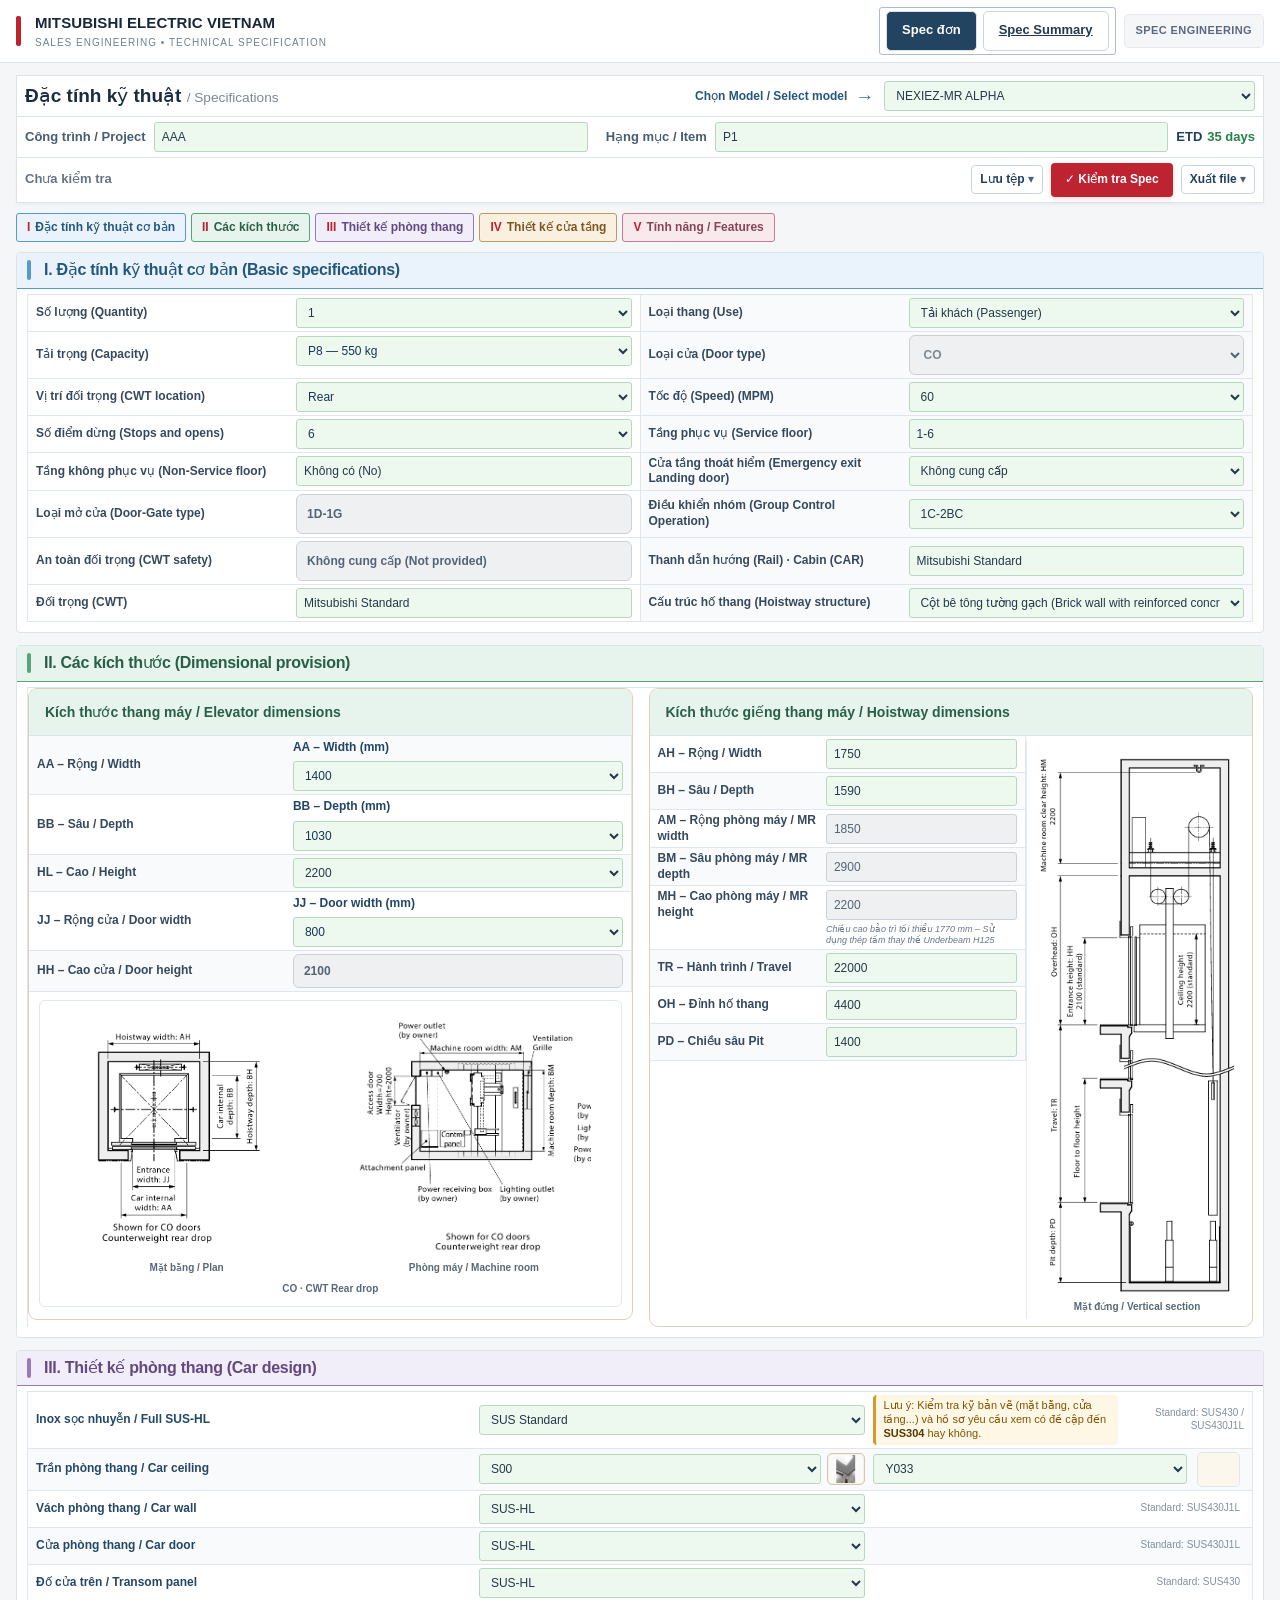
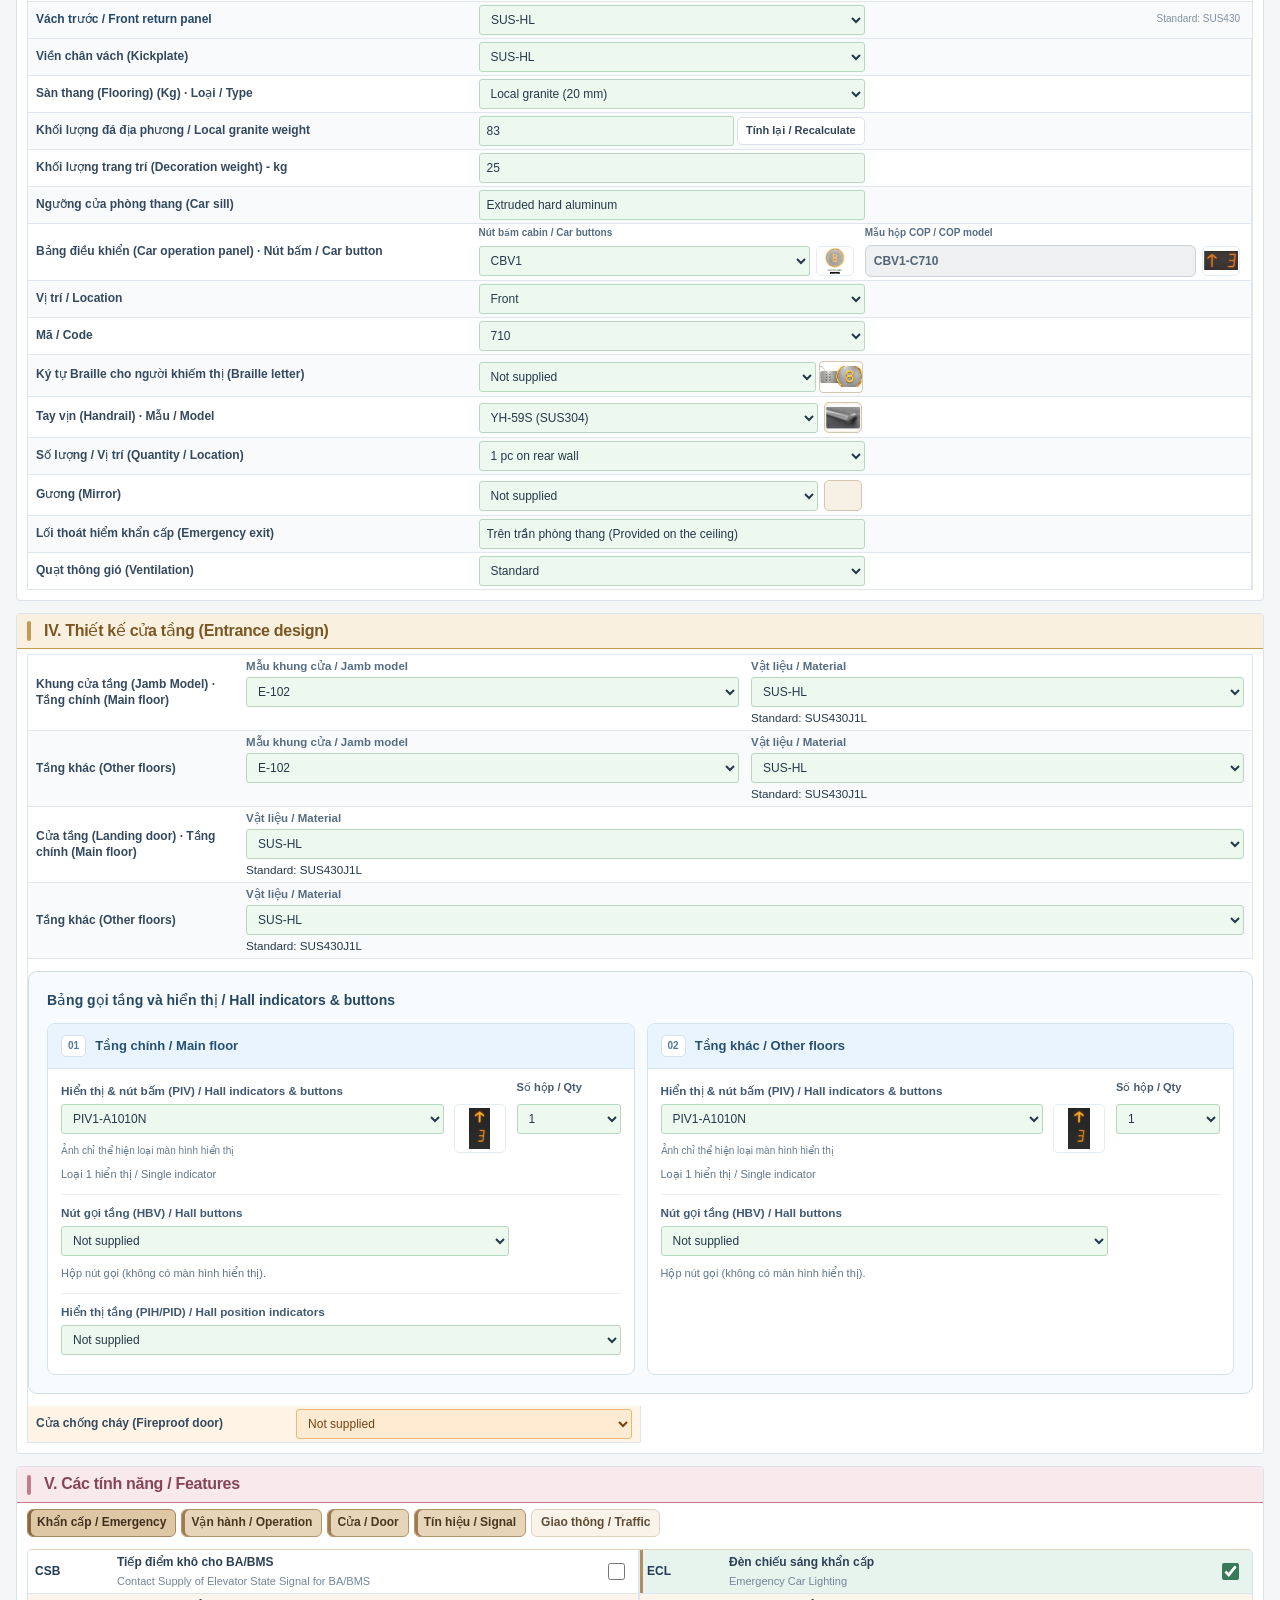
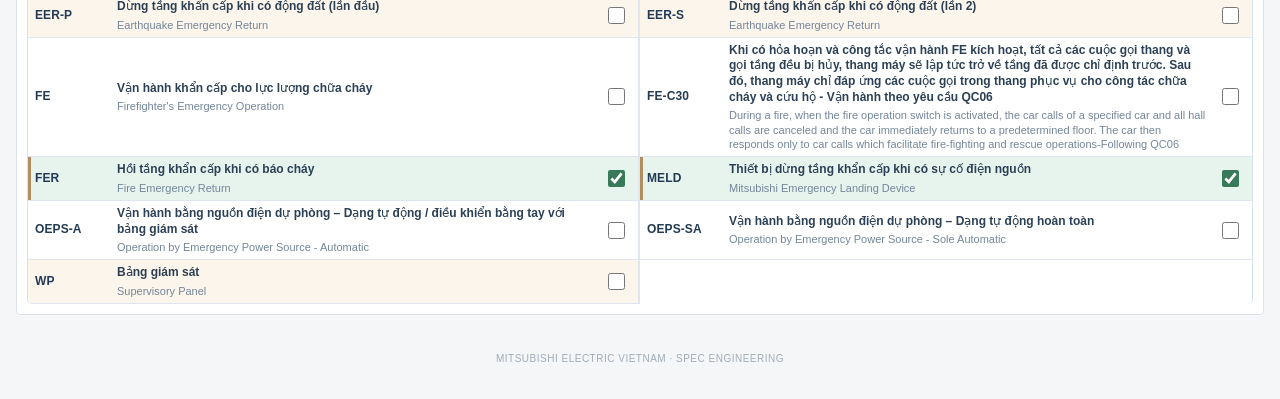
==== commit 33be1654: "Add files via upload" ====
--- a/index.html
+++ b/index.html
@@ -1005,6 +1005,7 @@
 input:disabled,select:disabled,input[readonly],.readonly-value{background:#f0f2f4!important;color:#7d8894!important;border-color:#e0e5ea!important;box-shadow:none!important}
 #leadtime-days.leadtime-standard{color:#24824a!important}
 #leadtime-days.leadtime-extended{color:#b72832!important}
+
 </style>
 
 <style id="mobile-first-three-rows-v5885">
@@ -1274,16 +1275,11 @@
 </script>
 <style id="mrl-v02-g11l1-vertical-css">
 /* NEXIEZ-MRL Version 2 — Technical Study controls */
-.mrl-ts-settings{display:grid;grid-template-columns:repeat(2,minmax(0,1fr));gap:10px;margin:8px 12px;padding:10px;border:1px solid #dbe5ed;border-radius:8px;background:#f8fbfd}
-.mrl-ts-control{display:flex;flex-direction:column;gap:5px;min-width:0}
-.mrl-ts-control label{font-size:11px;font-weight:700;color:#294664}
-.mrl-ts-control select{width:100%;background:#eaf5ff;border:1px solid #b5d2f0;color:#163454;min-height:36px;border-radius:5px;padding:4px 7px}
-.mrl-ts-details{grid-column:1/-1;font-size:11px;color:#586a7c;line-height:1.4}
-.mrl-ts-output{grid-column:1/-1;font-size:12px;color:#233e58;font-weight:650;line-height:1.4}
-.mrl-ts-output.mrl-ts-unavailable{color:#975629}
+/* R80: place the optional Buffer Cap control beneath Regulation. */
+#fields .mrl-buffer-cap-row[hidden]{display:none!important}
+@media(min-width:1081px){#fields .mrl-buffer-cap-row{grid-column:2}}
 .workspace .dimension-groups[data-model="MRL"] .oh-minimum-hint{display:flex;flex-wrap:wrap;gap:3px 10px;align-items:baseline}
 .mrl-ts-removed-note{font-size:11px;color:#294c74;font-weight:700}
-@media(max-width:520px){.mrl-ts-settings{grid-template-columns:1fr}.mrl-ts-settings>*{grid-column:1}}
 
 /* v5.8.184: MRL Technical Study OH/PD minima must remain visible.
    Legacy note hiding excluded oh-minimum-hint; display beside value on PC. */
@@ -1448,11 +1444,86 @@
 .flat-head #leadtime-reasons{font-size:12px}.flat-head #draft-feedback{display:block;font-size:12px}
 @media(min-width:851px){body.flat-top-visible .desktop-check-float{display:none!important}}
 @media(max-width:850px){.flat-head{padding:0 9px}.flat-row{min-height:40px;gap:6px;flex-wrap:wrap}.flat-row .intro-title{font-size:16px}.flat-head .model-control{width:48%}.flat-head .project-grid{gap:7px}.flat-head .project-grid :is(.field,label:has(>input)){flex-direction:column;align-items:stretch;gap:2px}.flat-head .flat-status{flex-basis:100%}.flat-menu:first-of-type .flat-pop{left:0;right:auto}.flat-actions{justify-content:flex-end}}
-</style></head>
+</style><style id="single-workspace-r96">
+/* Presentation only; retain all source controls and validation bindings. */
+:root{--single-toolbar:48px;--spec-control-height:30px}
+body{font-family:Arial,sans-serif;background:#f4f6f8;color:#25384a}
+body>.workspace{max-width:1600px;padding:12px 16px 32px;box-sizing:border-box}
+body>.site-header{height:auto;min-height:46px;padding:7px 16px;box-sizing:border-box;border-color:#dce3eb}
+.workspace :is(.flat-head,.spec-section,.features-panel,.action-panel){box-shadow:none;border-radius:4px;border-color:#dce3eb}
+.workspace .flat-head{padding:0;display:contents}
+.workspace .flat-row{background:#fff;border:1px solid #dce3eb;border-bottom:0;min-height:36px;padding:5px 8px;gap:8px}
+.workspace .intro-title,.workspace .flat-row .intro-title{font-family:Arial,sans-serif;font-weight:700;font-size:19px;letter-spacing:0}
+.workspace .flat-actions{position:sticky;top:0;z-index:60;border-bottom:1px solid #dce3eb;box-shadow:0 2px 3px #25384a0b}
+.workspace .flat-actions :is(button,summary){font-size:12px;min-height:28px;padding:5px 8px}
+.workspace .flat-head :is(#leadtime-reasons,#check-issues,#draft-feedback){background:#fff;padding:4px 8px;margin:0}
+.workspace .flat-head :is(#leadtime-reasons,#check-issues,#draft-feedback):empty{display:none}
+.workspace .desktop-check-float{display:none!important}
+.workspace .spec-nav{position:sticky;top:var(--single-toolbar);z-index:40;background:#f4f6f8;padding:5px 0!important;gap:5px;margin:5px 0}
+.workspace .spec-nav a{min-height:28px;padding:5px 10px;font-size:12px;box-shadow:none;border-radius:3px}
+.workspace :is(.spec-section,.features-panel){scroll-margin-top:calc(var(--single-toolbar) + 44px);margin:0 0 12px;padding:0 10px 10px;border-radius:4px}
+.workspace .spec-section[data-section="I"],.workspace .spec-nav a:nth-child(1){--sbg:#eaf3fc;--sfg:#24577c;--saccent:#5799cd}
+.workspace .spec-section[data-section="II"],.workspace .spec-nav a:nth-child(2){--sbg:#e7f3ed;--sfg:#285f47;--saccent:#58a47a}
+.workspace .spec-section[data-section="III"],.workspace .spec-nav a:nth-child(3){--sbg:#f1edf9;--sfg:#62497f;--saccent:#9779bd}
+.workspace .spec-section[data-section="IV"],.workspace .spec-nav a:nth-child(4){--sbg:#faf0df;--sfg:#795723;--saccent:#c49a57}
+.workspace .features-panel,.workspace .spec-nav a:nth-child(5){--sbg:#f8e9ed;--sfg:#85465a;--saccent:#c27b91}
+.workspace .spec-section .section-heading,.workspace .features-panel .section-heading{background:var(--sbg)!important;color:var(--sfg)!important;border-bottom:1px solid var(--saccent)!important;font:700 16px/1.3 Arial,sans-serif;margin:0 -10px 5px!important;padding:7px 10px!important;border-radius:0}
+.workspace .section-heading:before{background:var(--saccent)!important;height:20px!important;width:4px!important}
+.workspace .spec-nav a{background:var(--sbg);color:var(--sfg);border-color:var(--saccent)}
+.workspace .dimension-group-title{background:var(--sbg);color:var(--sfg);border-color:#dce3eb}
+.workspace #fields :is(.spec-row,.car-design-line,.dimension-entry){border-color:#e0e6ed!important;box-shadow:none;padding:3px 8px!important;min-height:34px!important;background:#fff}
+.workspace #fields :is(.spec-row,.car-design-line,.dimension-entry):nth-child(even){background:#f8fafc}
+.workspace #fields :is(.spec-row-title,.car-design-label){font-size:12px!important;font-weight:600;line-height:1.3!important}
+.workspace #fields .field{gap:3px}
+.workspace :is(#fields,#project-fields,.model-control) :is(input:not([type=checkbox]),select):not(:disabled):not(.issue-input-focus):not(.cwt-below-minimum){background:#edf9ef!important;border:1px solid #b7d8bf!important;color:#25384a!important;box-shadow:none!important;border-radius:3px;font:12px/1.3 Arial,sans-serif!important;height:30px!important;min-height:30px!important;padding:3px 7px!important}
+.workspace :is(#fields,#project-fields,.model-control) :is(input,select):not(:disabled):focus{background:#eaf3fc!important;outline:1px solid #83aed3;outline-offset:0}
+.workspace #fields :is(input,select):disabled,.workspace #fields .readonly-value{background:#eef0f2!important;color:#536476!important;border-color:#cbd1d7!important;font-size:12px!important}
+.workspace #fields .dimension-groups[data-model="MR"] :is(input[data-cell="D36"],input[data-cell="D37"],input[data-cell="D38"]):not(.issue-input-focus){background:#eef0f2!important}
+.workspace #fields .spec-row:has(.issue-input-focus),.workspace #fields .dimension-entry:has(.issue-input-focus){background:#ffeded!important}
+.workspace #fields .issue-input-focus{background:#ffeded!important;border-color:#ce6370!important}
+.workspace #fields .field:has(>button[title^="Tính lại từ AA"]){display:flex!important;flex-direction:row!important;align-items:center;gap:6px!important}
+.workspace #fields .field:has(>button[title^="Tính lại từ AA"])>input{flex:1;min-width:0;width:0!important}
+.workspace #fields .field:has(>button[title^="Tính lại từ AA"])>button{flex:0 0 auto;font-size:11px;min-height:28px;padding:3px 8px;white-space:nowrap}
+.workspace #fields .field:has(>button[title^="Tính lại từ AA"])>.nm{display:none!important}
+.workspace .features-panel .feature-tabs{gap:5px;margin:6px 0}
+.workspace .features-panel .feature-tabs .btn.feature-tab{font-size:12px;min-height:28px;padding:5px 9px;background:#fff;border-color:#d5dee6;color:#34465a}
+.workspace .features-panel .feature-tabs .btn.feature-tab-current{background:#f8e9ed!important;border-color:#c27b91!important;color:#85465a!important}
+.workspace .features-panel .feature-line{min-height:34px;padding:5px 7px;border-color:#e0e6ed!important;box-shadow:none!important;background:#fff!important;gap:7px}
+.workspace .features-panel .feature-line.feature-line-selected{background:#e7f3ed!important}
+.workspace .features-panel .feature-line .fdesc,.workspace .features-panel .feature-line .fcode{font-size:12px;line-height:1.3}
+.workspace .features-panel .feature-line .fdesc small{font-size:11px}
+.workspace .features-panel .feature-line input[type="checkbox"]{accent-color:#38795a!important;width:17px;height:17px}
+@media(min-width:851px){
+ #fields .spec-section[data-section="III"] .car-design-line{grid-template-columns:minmax(0,36%) minmax(0,32%) minmax(0,1fr)!important;gap:8px!important;padding:3px 8px!important;min-height:34px!important}
+ #fields .spec-section[data-section="III"] .car-design-section-fields>.spec-row{grid-template-columns:minmax(0,36%) minmax(0,1fr)!important;gap:8px!important;padding:3px 8px!important;min-height:34px!important}
+ #fields .spec-section[data-section="III"] .car-design-section-fields>.spec-row:not(.multi)>.spec-row-inputs{width:calc(50% + 4px)!important}
+ #fields .spec-section[data-section="III"] .car-design-section-fields>.spec-row.multi>.spec-row-inputs{grid-template-columns:repeat(2,minmax(0,1fr))!important;gap:8px!important}
+ .workspace .spec-section .dimension-entry{min-height:36px!important;padding:3px 8px!important}
+}
+@media(max-width:850px){.workspace .flat-actions{position:static}.workspace .spec-nav{top:0}.workspace :is(.spec-section,.features-panel){scroll-margin-top:44px}.workspace #fields :is(input:not([type=checkbox]),select){min-height:34px!important;height:34px!important}}
+.workspace #fields .spec-section[data-section="IV"] .spec-row:has(select option[value^="EN81-58"]){background:#fff4e5!important}
+.workspace #fields .spec-section[data-section="IV"] .spec-row select:has(option[value^="EN81-58"]):not(.issue-input-focus):not(:disabled){background:#ffead2!important;border-color:#e8b77b!important;color:#754312!important}
+</style>
+
+
+<style id="r99-model-and-editable">
+.workspace .model-control{display:flex;align-items:center;gap:10px;width:auto!important;min-width:0!important;max-width:60%;flex:0 1 560px}
+.workspace .model-control .model-prompt{display:flex;align-items:center;gap:8px;white-space:nowrap;font:600 12px/1.25 Arial,sans-serif;color:#24577c;cursor:pointer}
+.workspace .model-prompt span{font-size:19px;line-height:1;color:#3979a8}
+.workspace .model-control select{flex:1;min-width:0;width:100%;margin:0}
+@media(max-width:850px){.workspace .model-control{max-width:100%;flex:1 1 280px;gap:5px}.workspace .model-control .model-prompt{white-space:normal;font-size:11px}}
+
+.workspace :is(#fields,#project-fields,.model-control) input[readonly]:not(:disabled):not(.issue-input-focus):not(.cwt-below-minimum),
+.workspace #fields .dimension-groups[data-model="MR"] :is(input[data-cell="D36"],input[data-cell="D37"],input[data-cell="D38"]):not(:disabled):not(.issue-input-focus):not(.cwt-below-minimum){background:#eef0f2!important;border-color:#cbd1d7!important;color:#536476!important}
+.workspace #fields .spec-section[data-section="IV"] .spec-row select:has(option[value^="EN81-58"]):not(.issue-input-focus):not(:disabled){background:#ffead2!important;border-color:#e8b77b!important;color:#754312!important}
+.workspace :is(#fields,#project-fields,.model-control) :is(input:not([readonly]):not([type=checkbox]),select):not(:disabled):not(.issue-input-focus):not(.cwt-below-minimum):focus{outline:1px solid #6fb180;outline-offset:0}
+
+</style>
+</head>
 <body>
-<header class="site-header"><div class="brand"><i class="brand-bar" aria-hidden="true"></i><div class="brand-text">MITSUBISHI ELECTRIC <span class="brand-country">VIETNAM</span><span class="brand-sub">SALES ENGINEERING • TECHNICAL SPECIFICATION</span></div></div><div class="header-tools" style="display:flex;align-items:center;gap:8px"><div class="summary-group" style="display:inline-flex;align-items:center;gap:8px;padding:3px 6px;border:1px solid #aabdd2;border-radius:3px"><span class="summary-note" style="font-size:.5625rem;line-height:1.2;white-space:nowrap;color:#8b292d">Đang phát triển,<br>không nghịch nhé! ^^</span><a class="summary-tab btn btn-secondary" style="background:#eaeced;border-color:#c6c9cd;color:#363a40" href="multi.html" target="multi-spec-mr">Spec Summary</a></div><span class="brand-side">SPEC ENGINEERING</span></div><button class="phone-fullscreen" type="button" aria-label="Toàn màn hình" title="Toàn màn hình" hidden>⛶</button></header>
+<header class="site-header"><div class="brand"><i class="brand-bar" aria-hidden="true"></i><div class="brand-text">MITSUBISHI ELECTRIC <span class="brand-country">VIETNAM</span><span class="brand-sub">SALES ENGINEERING • TECHNICAL SPECIFICATION</span></div></div><div class="header-tools" style="display:flex;align-items:center;gap:8px"><div class="summary-group" style="display:inline-flex;align-items:center;gap:6px;padding:3px 6px;border:1px solid #aabdd2;border-radius:3px"><span class="btn" style="background:#234461;color:white;white-space:nowrap">Spec đơn</span><a class="summary-tab btn btn-secondary" data-spec-mode="summary" href="multi.html" target="spec-summary-MR">Spec Summary</a></div><span class="brand-side">SPEC ENGINEERING</span></div><button class="phone-fullscreen" type="button" aria-label="Toàn màn hình" title="Toàn màn hình" hidden>⛶</button></header>
 <main class="workspace">
-<section class="flat-head"><div class="flat-row"><div class="flat-title"><h1 class="intro-title">Đặc tính kỹ thuật <span style="font-weight:500;color:#78899c;font-size:.72em">/ Specifications</span></h1></div><div class="model-control"><select aria-label="Chọn model" id="model"><option value="MR">NEXIEZ-MR ALPHA</option><option value="MRL">NEXIEZ-MRL Version2 ALPHA</option></select></div></div><div class="flat-row"><div id="project-fields" class="project-grid"></div><div id="product-leadtime" class="flat-etd">ETD <strong id="leadtime-days">—</strong></div></div><div id="leadtime-reasons" class="leadtime-reasons">Đang đọc thông số / Evaluating specification</div><div class="flat-row flat-actions"><div class="flat-status"><div id="check-top" class="check-top" aria-live="polite" role="status">Chưa kiểm tra / Not checked</div></div><details class="flat-menu"><summary>Lưu tệp</summary><div class="flat-pop "><button type="button" class="btn btn-secondary" id="save-single-draft">Lưu bản nhập (.json)</button><button type="button" class="btn btn-secondary" id="open-single-draft">Mở bản nhập (.json)</button></div></details><button class="btn btn-primary" id="check" type="button">✓ Kiểm tra Spec</button><details class="flat-menu"><summary>Xuất file</summary><div class="flat-pop export-pop"><label class="tech-export-choice" for="only-vi"><input id="only-vi" type="checkbox"><span><strong>Vietnamese Only</strong></span></label><label class="tech-export-choice" for="export-tech-details"><input id="export-tech-details" type="checkbox"><span><strong>Trích xuất chi tiết – Động cơ, độ ồn, chiều dày…</strong></span></label><div class="export-buttons"><button class="btn btn-secondary branded-export branded-excel" id="final-xlsx" type="button" title="Xuất Excel (.xlsx)"><span class="export-icon-pane"><svg class="export-svg" viewBox="0 0 24 24" aria-hidden="true" focusable="false"><path d="M7 2.8h7.6L20 8.2V21H7V2.8Z"></path><path d="M14.5 2.8v5.5H20M10 12h7M10 15.5h7M10 19h7M13.5 11v8"></path><path d="M4 8.6h8v11H4z"></path><path d="m6 12 4 5m0-5-4 5"></path></svg></span><span class="export-button-label">Xuất Excel (.xlsx)</span></button><button class="btn btn-secondary branded-export branded-pdf" id="final-pdf" type="button" title="Xuất A4 PDF"><span class="export-icon-pane"><svg class="export-svg" viewBox="0 0 24 24" aria-hidden="true" focusable="false"><path d="M5 2.5h9l5 5V21.5H5zM14 2.5v5h5"></path><path d="M8 17.5c2.2-2.8 3.7-5.8 4.6-8.1.4 3 1.4 5.4 3.1 7.3-2.8-1-5.5-1-7.7.8Z"></path></svg></span><span class="export-button-label">Xuất A4 PDF</span></button></div></div></details></div><input type="file" hidden accept=".json,application/json" id="single-draft-file"><span role="status" id="draft-feedback"></span><div id="check-issues" aria-live="polite"></div></section><details class="database-options" hidden aria-hidden="true"><summary>Cập nhật dữ liệu Excel / Update database</summary><div class="database-content"><div class="database-meta" id="filename"></div><input id="file" type="file" accept=".xlsx,.xlsm" aria-label="Nạp workbook Excel"><div class="database-buttons"><button class="btn btn-small" id="reload-db" type="button">Nạp lại Database</button><button class="btn btn-small" id="reset" type="button">Khôi phục Database gốc</button><button class="btn btn-small" id="working" type="button">Lưu bản đang nhập (.xlsx)</button></div><div id="status" class="status-message" aria-live="polite"></div></div></details>
+<section class="flat-head"><div class="flat-row"><div class="flat-title"><h1 class="intro-title">Đặc tính kỹ thuật <span style="font-weight:500;color:#78899c;font-size:.72em">/ Specifications</span></h1></div><div class="model-control"><label class="model-prompt" for="model">Chọn Model / Select model <span aria-hidden="true">→</span></label><select aria-label="Chọn model" id="model"><option value="MR">NEXIEZ-MR ALPHA</option><option value="MRL">NEXIEZ-MRL Version2 ALPHA</option></select></div></div><div class="flat-row"><div id="project-fields" class="project-grid"></div><div id="product-leadtime" class="flat-etd">ETD <strong id="leadtime-days">—</strong></div></div><div id="leadtime-reasons" class="leadtime-reasons">Đang đọc thông số / Evaluating specification</div><div class="flat-row flat-actions"><div class="flat-status"><div id="check-top" class="check-top" aria-live="polite" role="status">Chưa kiểm tra / Not checked</div></div><details class="flat-menu"><summary>Lưu tệp</summary><div class="flat-pop "><button type="button" class="btn btn-secondary" id="save-single-draft">Lưu bản nhập (.json)</button><button type="button" class="btn btn-secondary" id="open-single-draft">Mở bản nhập (.json)</button></div></details><button class="btn btn-primary" id="check" type="button">✓ Kiểm tra Spec</button><details class="flat-menu"><summary>Xuất file</summary><div class="flat-pop export-pop"><label class="tech-export-choice" for="only-vi"><input id="only-vi" type="checkbox"><span><strong>Vietnamese Only</strong></span></label><label class="tech-export-choice" for="export-tech-details"><input id="export-tech-details" type="checkbox"><span><strong>Trích xuất chi tiết – Động cơ, độ ồn, chiều dày…</strong></span></label><div class="export-buttons"><button class="btn btn-secondary branded-export branded-excel" id="final-xlsx" type="button" title="Xuất Excel (.xlsx)"><span class="export-icon-pane"><svg class="export-svg" viewBox="0 0 24 24" aria-hidden="true" focusable="false"><path d="M7 2.8h7.6L20 8.2V21H7V2.8Z"></path><path d="M14.5 2.8v5.5H20M10 12h7M10 15.5h7M10 19h7M13.5 11v8"></path><path d="M4 8.6h8v11H4z"></path><path d="m6 12 4 5m0-5-4 5"></path></svg></span><span class="export-button-label">Xuất Excel (.xlsx)</span></button><button class="btn btn-secondary branded-export branded-pdf" id="final-pdf" type="button" title="Xuất A4 PDF"><span class="export-icon-pane"><svg class="export-svg" viewBox="0 0 24 24" aria-hidden="true" focusable="false"><path d="M5 2.5h9l5 5V21.5H5zM14 2.5v5h5"></path><path d="M8 17.5c2.2-2.8 3.7-5.8 4.6-8.1.4 3 1.4 5.4 3.1 7.3-2.8-1-5.5-1-7.7.8Z"></path></svg></span><span class="export-button-label">Xuất A4 PDF</span></button></div></div></details></div><input type="file" hidden accept=".json,application/json" id="single-draft-file"><span role="status" id="draft-feedback"></span><div id="check-issues" aria-live="polite"></div></section><details class="database-options" hidden aria-hidden="true"><summary>Cập nhật dữ liệu Excel / Update database</summary><div class="database-content"><div class="database-meta" id="filename"></div><input id="file" type="file" accept=".xlsx,.xlsm" aria-label="Nạp workbook Excel"><div class="database-buttons"><button class="btn btn-small" id="reload-db" type="button">Nạp lại Database</button><button class="btn btn-small" id="reset" type="button">Khôi phục Database gốc</button><button class="btn btn-small" id="working" type="button">Lưu bản đang nhập (.xlsx)</button></div><div id="status" class="status-message" aria-live="polite"></div></div></details>
 <nav class="spec-nav" id="spec-nav" aria-label="Điều hướng nhóm thông số / Sections"></nav>
 <div class="fields-root" id="fields"></div>
 <section class="features-panel"><h2 class="section-heading">V. Các tính năng / Features</h2><div id="feature-tabs" class="feature-tabs"></div><div class="feature-list" id="features"></div></section>
@@ -1551,7 +1622,7 @@
 };
 </script>
 <script src="vendor/jszip.min.js?v=5.8.79"></script>
-<script src="spec-core.bundle.js?v=R76"></script>
+<script src="spec-core.bundle.js?v=R80"></script>
 
 
 
@@ -1565,8 +1636,8 @@
 
 
 <script src="spec-conditional.js?v=5.8.79"></script>
-<script src="source-engine.js?v=5.8.79"></script>
-<script src="legacy-step1.js?v=R76"></script>
+<script src="source-engine.js?v=R87"></script>
+<script src="legacy-step1.js?v=R80"></script>
 <script>
 
 'use strict';
@@ -1859,8 +1930,8 @@
  patchDatabase(window.SPEC_ENGINE_DATABASE?.MR);
 })();
 </script>
-<script src="alpha-technical-rules.js?v=R76"></script>
-<script src="source-check.js?v=R76"></script>
+<script src="alpha-technical-rules.js?v=R80"></script>
+<script src="source-check.js?v=R80"></script>
 <script src="g11l1-ts-alpha-tables.js?v=5.8.79"></script>
 <script src="g11l1-ts-il-data.js?v=5.8.79"></script>
 <script src="g11l1-ts-il-runtime.js?v=5.8.79"></script>
@@ -2025,8 +2096,8 @@
   window.SPEC_JAMB_DEPTH=Object.freeze({floors:mrlFloors,floorsForModel,jambType,limits,validate,description});
 })();
 </script>
-<script src="export-engine.js?v=R76"></script>
-<script src="print-layout.js?v=R76"></script>
+<script src="export-engine.js?v=R87"></script>
+<script src="print-layout.js?v=R87"></script>
 <script src="design-guide.js?v=R53"></script>
 <script src="panel-images.js?v=5.8.79"></script>
 <script>/* v5.8.25 — material finish rules. User-approved per-model codes only. */
@@ -2116,22 +2187,33 @@
 patchDatabase(window.SPEC_ENGINE_DATABASE?.MRL);
 })();
 </script>
-<script src="mrl-v02-vertical-study.js?v=5.8.181"></script>
+<script src="mrl-v02-vertical-study.js?v=R80"></script>
 <script src="mrl-v02-min-travel.js?v=5.8.191"></script>
-<script src="app.js?v=R76"></script>
+<script>if(new URLSearchParams(location.search).get('model')==='MRL')document.getElementById('model').value='MRL';</script><script src="app.js?v=R87"></script>
 
 <script>
 for(const [quick,main] of [["m-check","check"],["m-xlsx","final-xlsx"],["m-pdf","final-pdf"]]){const b=document.getElementById(quick),target=document.getElementById(main);b.addEventListener("click",()=>target.click());}
 </script>
 <script>
-const summaryLink=document.querySelector('a[href="multi.html"]');
-function updateSummaryLink(){
- const model=document.getElementById('model').value;
- summaryLink.href='multi.html?model='+model;
- summaryLink.target='spec-summary-'+model;
-}
-document.getElementById('model').addEventListener('change',updateSummaryLink);
-updateSummaryLink();
+function openSpecMode(mode,model){
+ const name='spec-'+mode+'-'+model;
+ const url=(mode==='summary'?'multi.html':'index.html')+'?model='+model;
+ const w=window.open('',name);
+ if(!w){location.href=url;return;}
+ try{if(w.location.href==='about:blank')w.location.href=url;}catch(e){/* Existing local-file tab: keep its current draft. */}
+ w.focus();
+}
+function updateModeLinks(model){
+ for(const a of document.querySelectorAll('[data-spec-mode]')){
+  const mode=a.dataset.specMode;
+  a.href=(mode==='summary'?'multi.html':'index.html')+'?model='+model;
+  a.target='spec-'+mode+'-'+model;
+  a.onclick=e=>{if(e.ctrlKey||e.metaKey||e.shiftKey||e.altKey)return;e.preventDefault();openSpecMode(mode,model)};
+ }
+}
+</script><script>
+function updateSummaryLink(){const model=document.getElementById('model').value;window.name='spec-single-'+model;updateModeLinks(model)}
+document.getElementById('model').addEventListener('change',updateSummaryLink);updateSummaryLink();
 </script><script>
 (()=>{const head=document.querySelector('.flat-head'),menus=[...head.querySelectorAll('.flat-menu')];
 const shut=()=>menus.forEach(m=>m.open=false);
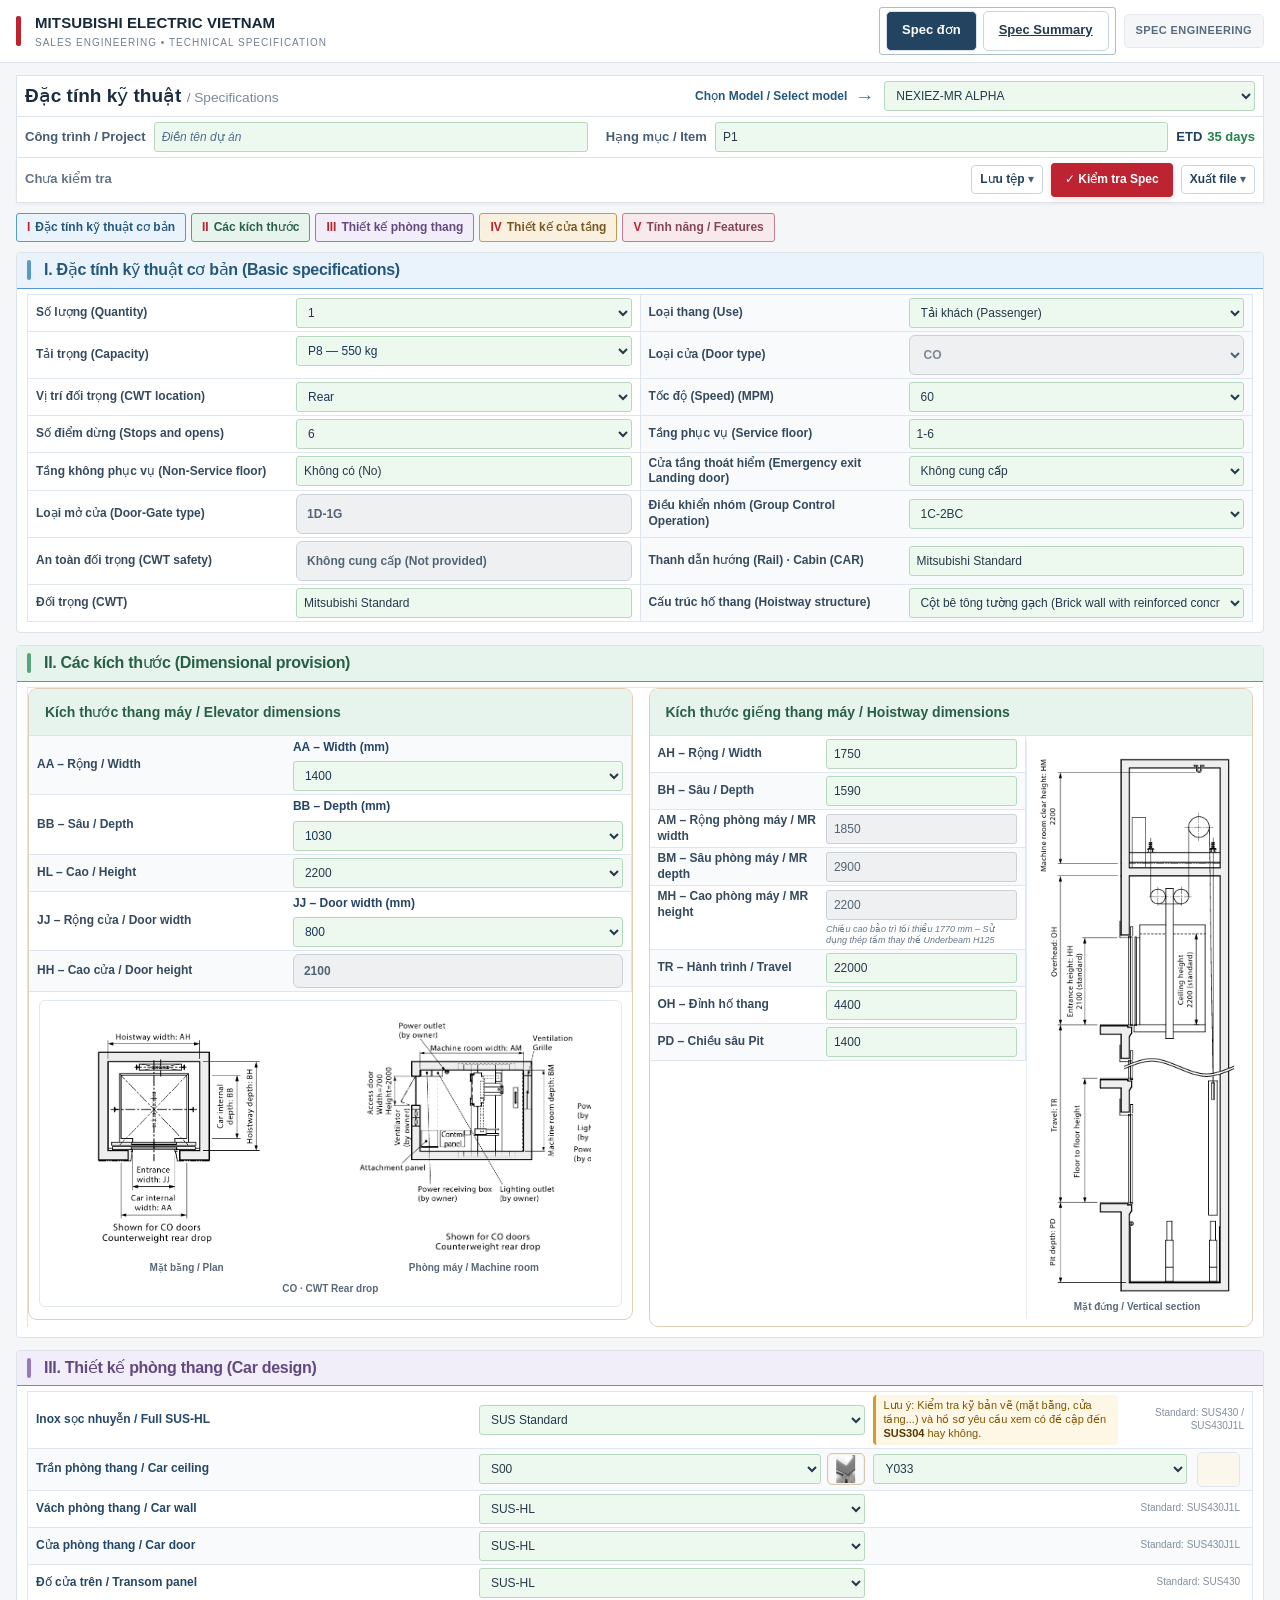
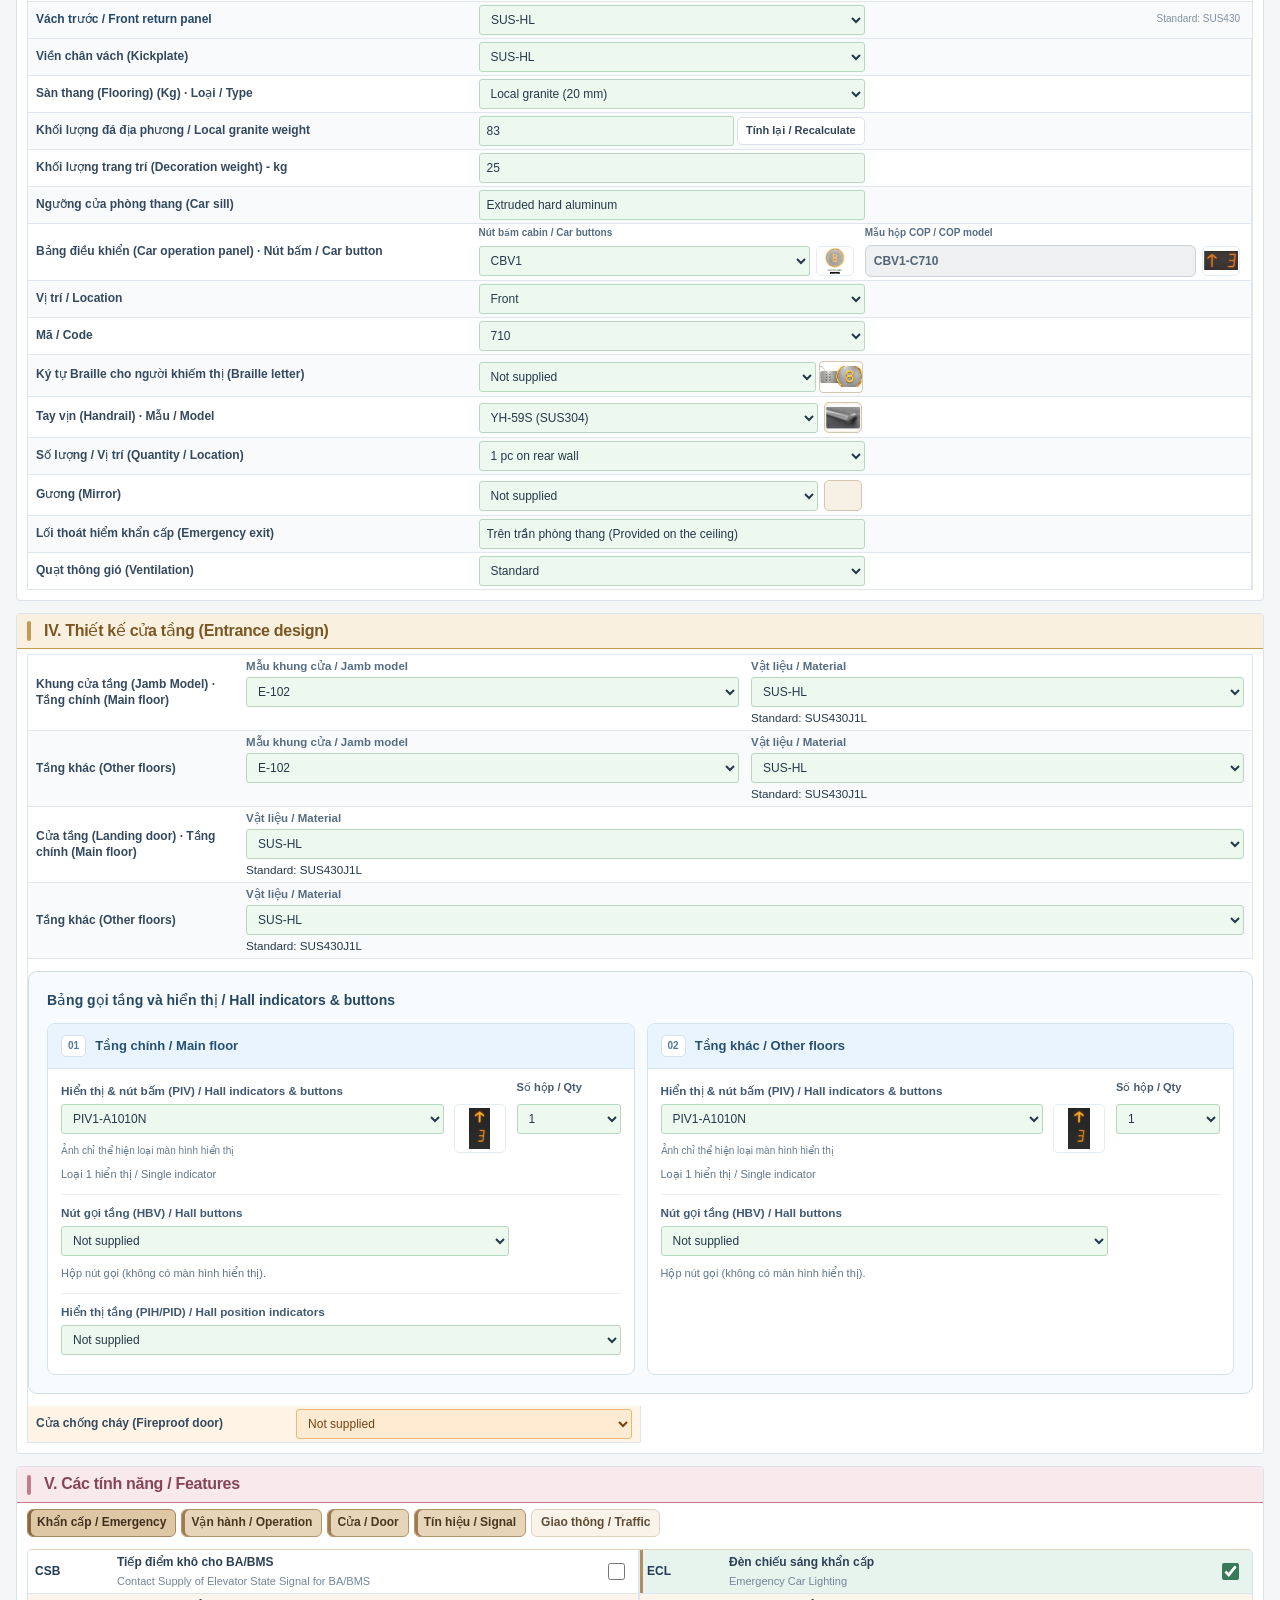
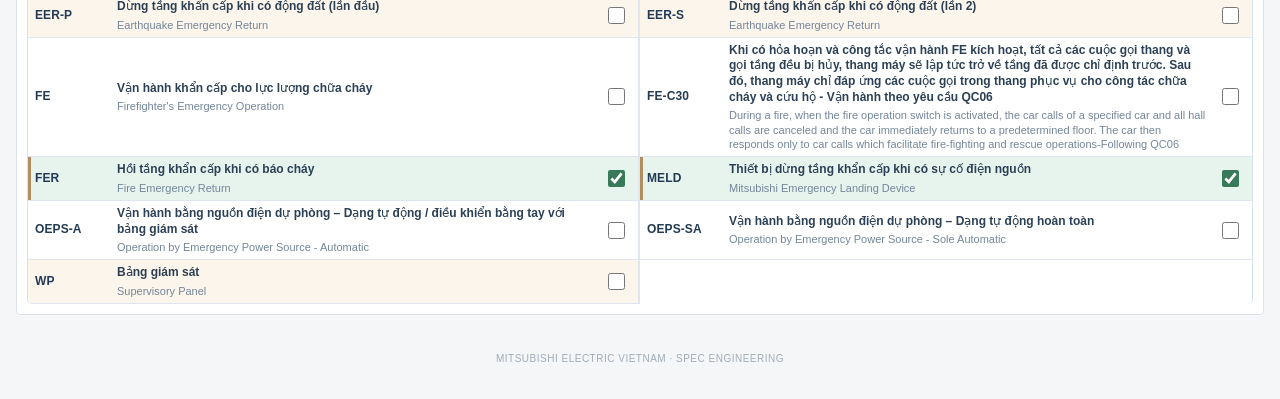
==== commit ebfb7e6a: "Add files via upload" ====
--- a/index.html
+++ b/index.html
@@ -1518,6 +1518,13 @@
 .workspace #fields .spec-section[data-section="IV"] .spec-row select:has(option[value^="EN81-58"]):not(.issue-input-focus):not(:disabled){background:#ffead2!important;border-color:#e8b77b!important;color:#754312!important}
 .workspace :is(#fields,#project-fields,.model-control) :is(input:not([readonly]):not([type=checkbox]),select):not(:disabled):not(.issue-input-focus):not(.cwt-below-minimum):focus{outline:1px solid #6fb180;outline-offset:0}
 
+</style>
+<style id="r101-project-name-prompt">
+.project-name-prompt::placeholder{color:#516f89;font-style:italic;opacity:1}
+.project-name-prompt:placeholder-shown:not(:focus)::placeholder{animation:project-name-pulse 2.4s ease-in-out infinite}
+.project-name-prompt:focus::placeholder{opacity:0;animation:none}
+@keyframes project-name-pulse{0%,100%{opacity:1}50%{opacity:.55}}
+@media(prefers-reduced-motion:reduce){.project-name-prompt::placeholder{animation:none!important}}
 </style>
 </head>
 <body>
@@ -2189,7 +2196,7 @@
 </script>
 <script src="mrl-v02-vertical-study.js?v=R80"></script>
 <script src="mrl-v02-min-travel.js?v=5.8.191"></script>
-<script>if(new URLSearchParams(location.search).get('model')==='MRL')document.getElementById('model').value='MRL';</script><script src="app.js?v=R87"></script>
+<script>if(new URLSearchParams(location.search).get('model')==='MRL')document.getElementById('model').value='MRL';</script><script src="app.js?v=R101"></script>
 
 <script>
 for(const [quick,main] of [["m-check","check"],["m-xlsx","final-xlsx"],["m-pdf","final-pdf"]]){const b=document.getElementById(quick),target=document.getElementById(main);b.addEventListener("click",()=>target.click());}
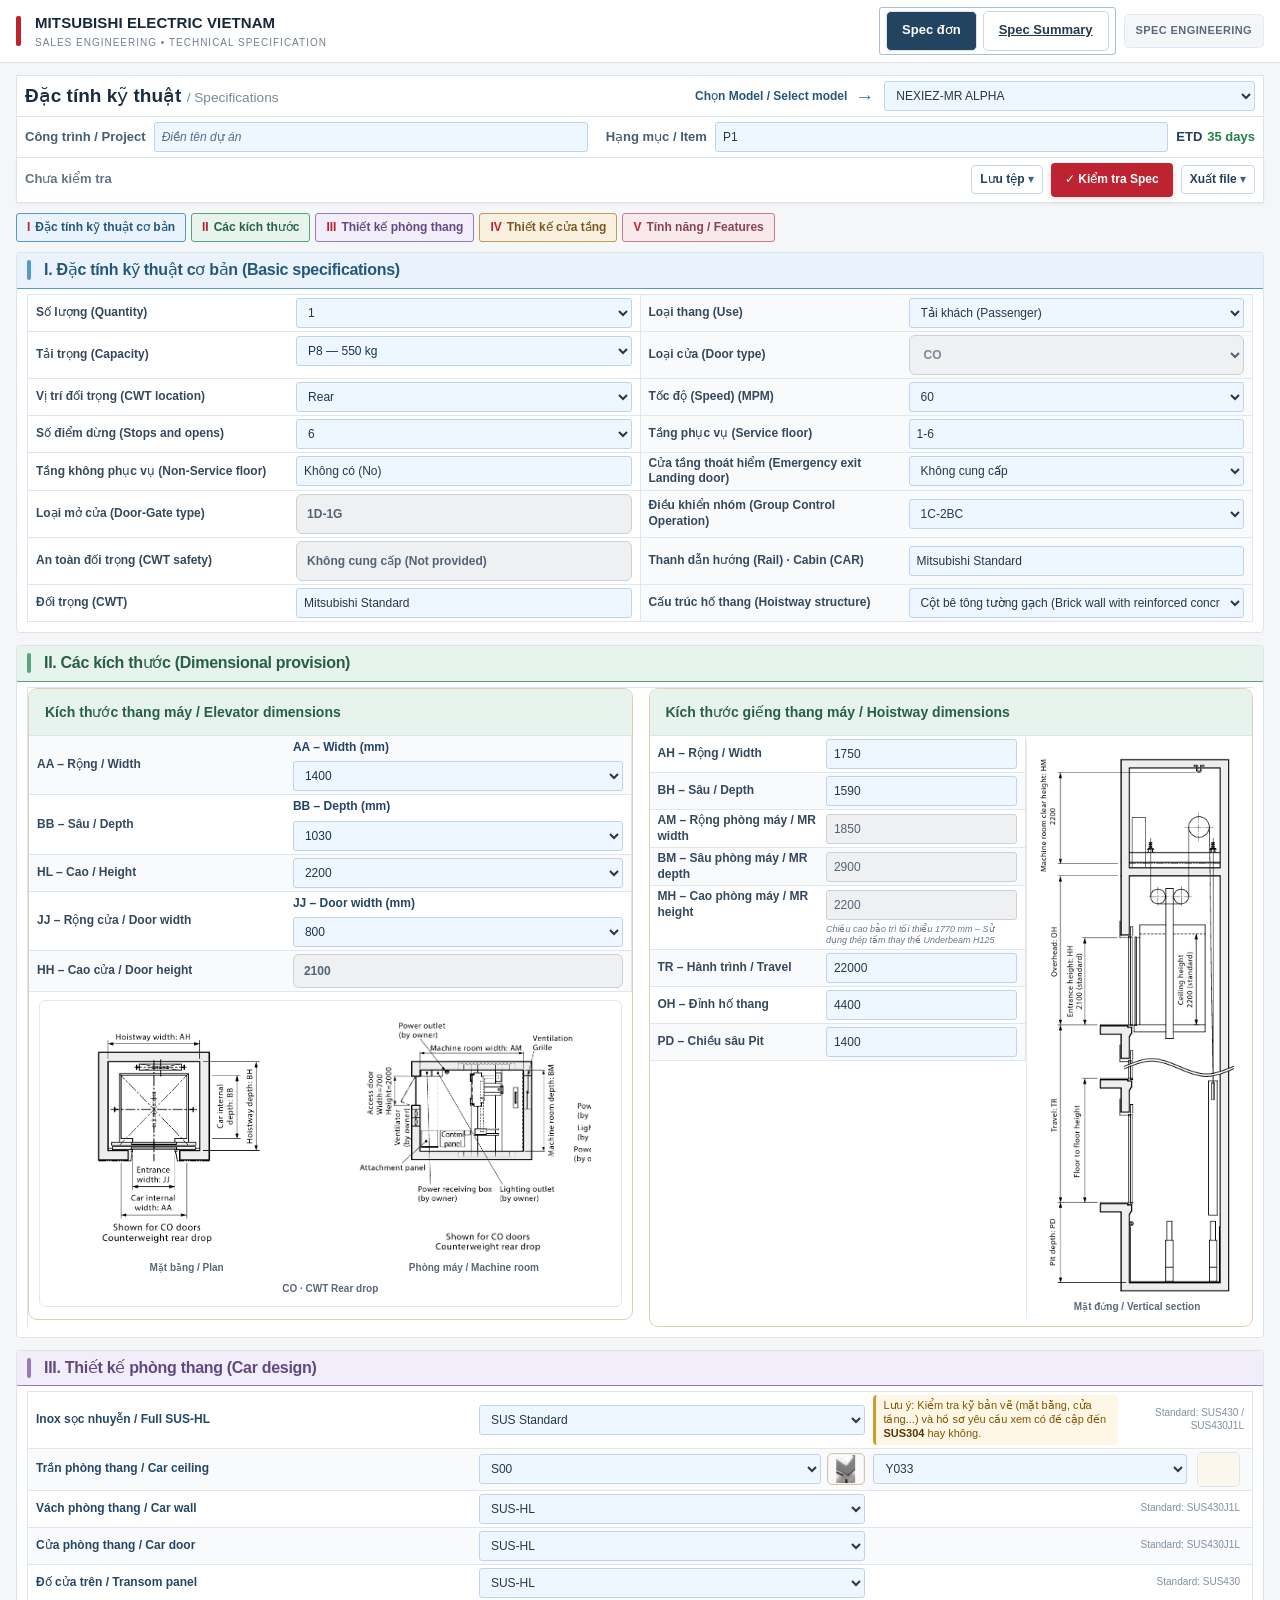
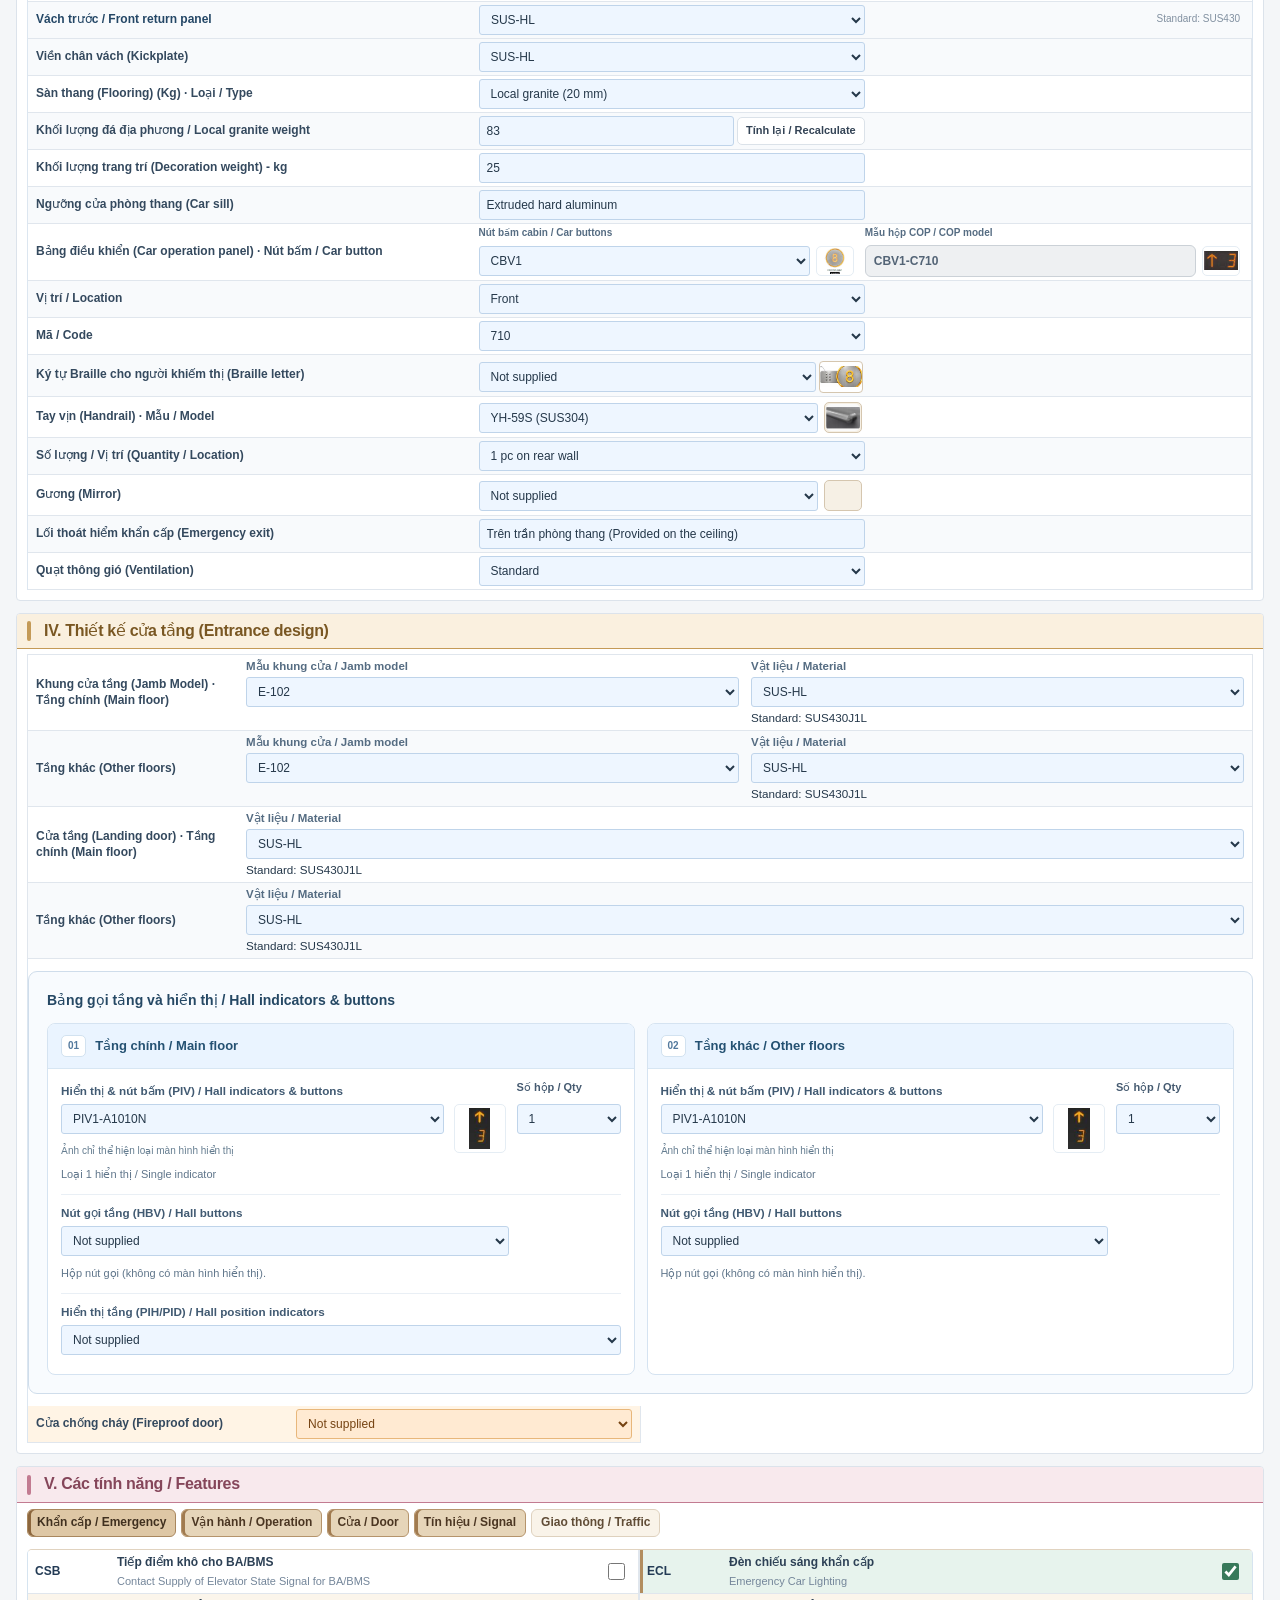
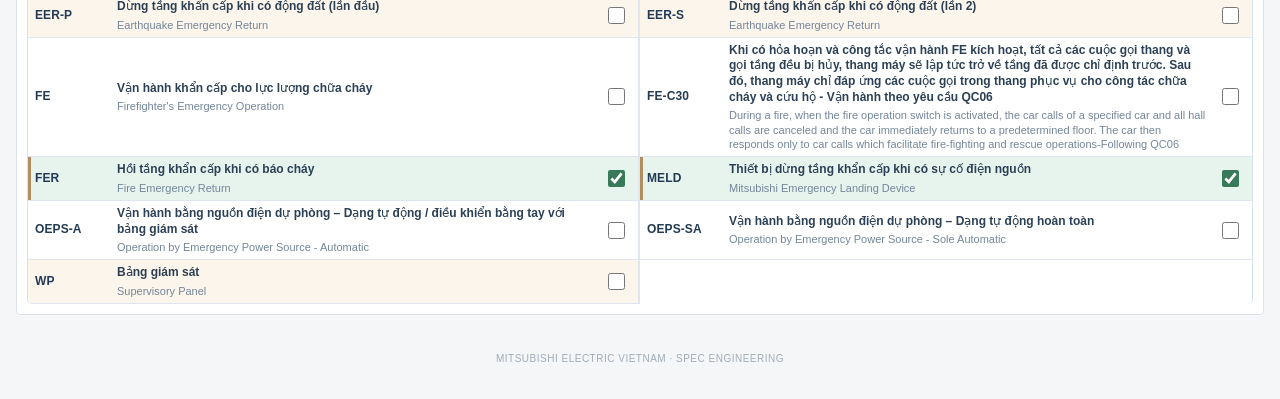
==== commit 963b34d6: "Add files via upload" ====
--- a/index.html
+++ b/index.html
@@ -1475,7 +1475,7 @@
 .workspace #fields :is(.spec-row,.car-design-line,.dimension-entry):nth-child(even){background:#f8fafc}
 .workspace #fields :is(.spec-row-title,.car-design-label){font-size:12px!important;font-weight:600;line-height:1.3!important}
 .workspace #fields .field{gap:3px}
-.workspace :is(#fields,#project-fields,.model-control) :is(input:not([type=checkbox]),select):not(:disabled):not(.issue-input-focus):not(.cwt-below-minimum){background:#edf9ef!important;border:1px solid #b7d8bf!important;color:#25384a!important;box-shadow:none!important;border-radius:3px;font:12px/1.3 Arial,sans-serif!important;height:30px!important;min-height:30px!important;padding:3px 7px!important}
+.workspace :is(#fields,#project-fields,.model-control) :is(input:not([type=checkbox]),select):not(:disabled):not(.issue-input-focus):not(.cwt-below-minimum){background:#eef6ff!important;border:1px solid #bfd4ea!important;color:#25384a!important;box-shadow:none!important;border-radius:3px;font:12px/1.3 Arial,sans-serif!important;height:30px!important;min-height:30px!important;padding:3px 7px!important}
 .workspace :is(#fields,#project-fields,.model-control) :is(input,select):not(:disabled):focus{background:#eaf3fc!important;outline:1px solid #83aed3;outline-offset:0}
 .workspace #fields :is(input,select):disabled,.workspace #fields .readonly-value{background:#eef0f2!important;color:#536476!important;border-color:#cbd1d7!important;font-size:12px!important}
 .workspace #fields .dimension-groups[data-model="MR"] :is(input[data-cell="D36"],input[data-cell="D37"],input[data-cell="D38"]):not(.issue-input-focus){background:#eef0f2!important}
@@ -1516,7 +1516,7 @@
 .workspace :is(#fields,#project-fields,.model-control) input[readonly]:not(:disabled):not(.issue-input-focus):not(.cwt-below-minimum),
 .workspace #fields .dimension-groups[data-model="MR"] :is(input[data-cell="D36"],input[data-cell="D37"],input[data-cell="D38"]):not(:disabled):not(.issue-input-focus):not(.cwt-below-minimum){background:#eef0f2!important;border-color:#cbd1d7!important;color:#536476!important}
 .workspace #fields .spec-section[data-section="IV"] .spec-row select:has(option[value^="EN81-58"]):not(.issue-input-focus):not(:disabled){background:#ffead2!important;border-color:#e8b77b!important;color:#754312!important}
-.workspace :is(#fields,#project-fields,.model-control) :is(input:not([readonly]):not([type=checkbox]),select):not(:disabled):not(.issue-input-focus):not(.cwt-below-minimum):focus{outline:1px solid #6fb180;outline-offset:0}
+.workspace :is(#fields,#project-fields,.model-control) :is(input:not([readonly]):not([type=checkbox]),select):not(:disabled):not(.issue-input-focus):not(.cwt-below-minimum):focus{outline:1px solid #7da7d9;outline-offset:0}
 
 </style>
 <style id="r101-project-name-prompt">
@@ -1530,7 +1530,7 @@
 <body>
 <header class="site-header"><div class="brand"><i class="brand-bar" aria-hidden="true"></i><div class="brand-text">MITSUBISHI ELECTRIC <span class="brand-country">VIETNAM</span><span class="brand-sub">SALES ENGINEERING • TECHNICAL SPECIFICATION</span></div></div><div class="header-tools" style="display:flex;align-items:center;gap:8px"><div class="summary-group" style="display:inline-flex;align-items:center;gap:6px;padding:3px 6px;border:1px solid #aabdd2;border-radius:3px"><span class="btn" style="background:#234461;color:white;white-space:nowrap">Spec đơn</span><a class="summary-tab btn btn-secondary" data-spec-mode="summary" href="multi.html" target="spec-summary-MR">Spec Summary</a></div><span class="brand-side">SPEC ENGINEERING</span></div><button class="phone-fullscreen" type="button" aria-label="Toàn màn hình" title="Toàn màn hình" hidden>⛶</button></header>
 <main class="workspace">
-<section class="flat-head"><div class="flat-row"><div class="flat-title"><h1 class="intro-title">Đặc tính kỹ thuật <span style="font-weight:500;color:#78899c;font-size:.72em">/ Specifications</span></h1></div><div class="model-control"><label class="model-prompt" for="model">Chọn Model / Select model <span aria-hidden="true">→</span></label><select aria-label="Chọn model" id="model"><option value="MR">NEXIEZ-MR ALPHA</option><option value="MRL">NEXIEZ-MRL Version2 ALPHA</option></select></div></div><div class="flat-row"><div id="project-fields" class="project-grid"></div><div id="product-leadtime" class="flat-etd">ETD <strong id="leadtime-days">—</strong></div></div><div id="leadtime-reasons" class="leadtime-reasons">Đang đọc thông số / Evaluating specification</div><div class="flat-row flat-actions"><div class="flat-status"><div id="check-top" class="check-top" aria-live="polite" role="status">Chưa kiểm tra / Not checked</div></div><details class="flat-menu"><summary>Lưu tệp</summary><div class="flat-pop "><button type="button" class="btn btn-secondary" id="save-single-draft">Lưu bản nhập (.json)</button><button type="button" class="btn btn-secondary" id="open-single-draft">Mở bản nhập (.json)</button></div></details><button class="btn btn-primary" id="check" type="button">✓ Kiểm tra Spec</button><details class="flat-menu"><summary>Xuất file</summary><div class="flat-pop export-pop"><label class="tech-export-choice" for="only-vi"><input id="only-vi" type="checkbox"><span><strong>Vietnamese Only</strong></span></label><label class="tech-export-choice" for="export-tech-details"><input id="export-tech-details" type="checkbox"><span><strong>Trích xuất chi tiết – Động cơ, độ ồn, chiều dày…</strong></span></label><div class="export-buttons"><button class="btn btn-secondary branded-export branded-excel" id="final-xlsx" type="button" title="Xuất Excel (.xlsx)"><span class="export-icon-pane"><svg class="export-svg" viewBox="0 0 24 24" aria-hidden="true" focusable="false"><path d="M7 2.8h7.6L20 8.2V21H7V2.8Z"></path><path d="M14.5 2.8v5.5H20M10 12h7M10 15.5h7M10 19h7M13.5 11v8"></path><path d="M4 8.6h8v11H4z"></path><path d="m6 12 4 5m0-5-4 5"></path></svg></span><span class="export-button-label">Xuất Excel (.xlsx)</span></button><button class="btn btn-secondary branded-export branded-pdf" id="final-pdf" type="button" title="Xuất A4 PDF"><span class="export-icon-pane"><svg class="export-svg" viewBox="0 0 24 24" aria-hidden="true" focusable="false"><path d="M5 2.5h9l5 5V21.5H5zM14 2.5v5h5"></path><path d="M8 17.5c2.2-2.8 3.7-5.8 4.6-8.1.4 3 1.4 5.4 3.1 7.3-2.8-1-5.5-1-7.7.8Z"></path></svg></span><span class="export-button-label">Xuất A4 PDF</span></button></div></div></details></div><input type="file" hidden accept=".json,application/json" id="single-draft-file"><span role="status" id="draft-feedback"></span><div id="check-issues" aria-live="polite"></div></section><details class="database-options" hidden aria-hidden="true"><summary>Cập nhật dữ liệu Excel / Update database</summary><div class="database-content"><div class="database-meta" id="filename"></div><input id="file" type="file" accept=".xlsx,.xlsm" aria-label="Nạp workbook Excel"><div class="database-buttons"><button class="btn btn-small" id="reload-db" type="button">Nạp lại Database</button><button class="btn btn-small" id="reset" type="button">Khôi phục Database gốc</button><button class="btn btn-small" id="working" type="button">Lưu bản đang nhập (.xlsx)</button></div><div id="status" class="status-message" aria-live="polite"></div></div></details>
+<section class="flat-head"><div class="flat-row"><div class="flat-title"><h1 class="intro-title">Đặc tính kỹ thuật <span style="font-weight:500;color:#78899c;font-size:.72em">/ Specifications</span></h1></div><div class="model-control"><label class="model-prompt" for="model">Chọn Model / Select model <span aria-hidden="true">→</span></label><select aria-label="Chọn model" id="model"><option value="MR">NEXIEZ-MR ALPHA</option><option value="MRL">NEXIEZ-MRL Version2 ALPHA</option></select></div></div><div class="flat-row"><div id="project-fields" class="project-grid"></div><div id="product-leadtime" class="flat-etd">ETD <strong id="leadtime-days">—</strong></div></div><div id="leadtime-reasons" class="leadtime-reasons">Đang đọc thông số / Evaluating specification</div><div class="flat-row flat-actions"><div class="flat-status"><div id="check-top" class="check-top" aria-live="polite" role="status">Chưa kiểm tra / Not checked</div></div><details class="flat-menu"><summary>Lưu tệp</summary><div class="flat-pop "><button type="button" class="btn btn-secondary" id="save-single-draft">Lưu bản nhập (.json)</button><button type="button" class="btn btn-secondary" id="open-single-draft">Mở bản nhập (.json)</button></div></details><button class="btn btn-secondary" id="render-cabin-top" type="button" hidden style="display:none;background:#eef6ff;color:#1f4f82;border:1px solid #9abce0;white-space:nowrap;font-weight:700" title="Xem phối cảnh cabin và cửa tầng / Cabin and landing design">Render Design A4</button><button class="btn btn-primary" id="check" type="button">✓ Kiểm tra Spec</button><details class="flat-menu"><summary>Xuất file</summary><div class="flat-pop export-pop"><label class="tech-export-choice" for="only-vi"><input id="only-vi" type="checkbox"><span><strong>Vietnamese Only</strong></span></label><label class="tech-export-choice" for="export-tech-details"><input id="export-tech-details" type="checkbox"><span><strong>Trích xuất chi tiết – Động cơ, độ ồn, chiều dày…</strong></span></label><div class="export-buttons"><button class="btn btn-secondary branded-export branded-excel" id="final-xlsx" type="button" title="Xuất Excel (.xlsx)"><span class="export-icon-pane"><svg class="export-svg" viewBox="0 0 24 24" aria-hidden="true" focusable="false"><path d="M7 2.8h7.6L20 8.2V21H7V2.8Z"></path><path d="M14.5 2.8v5.5H20M10 12h7M10 15.5h7M10 19h7M13.5 11v8"></path><path d="M4 8.6h8v11H4z"></path><path d="m6 12 4 5m0-5-4 5"></path></svg></span><span class="export-button-label">Xuất Excel (.xlsx)</span></button><button class="btn btn-secondary branded-export branded-pdf" id="final-pdf" type="button" title="Xuất A4 PDF"><span class="export-icon-pane"><svg class="export-svg" viewBox="0 0 24 24" aria-hidden="true" focusable="false"><path d="M5 2.5h9l5 5V21.5H5zM14 2.5v5h5"></path><path d="M8 17.5c2.2-2.8 3.7-5.8 4.6-8.1.4 3 1.4 5.4 3.1 7.3-2.8-1-5.5-1-7.7.8Z"></path></svg></span><span class="export-button-label">Xuất A4 PDF</span></button></div></div></details></div><input type="file" hidden accept=".json,application/json" id="single-draft-file"><span role="status" id="draft-feedback"></span><div id="check-issues" aria-live="polite"></div></section><details class="database-options" hidden aria-hidden="true"><summary>Cập nhật dữ liệu Excel / Update database</summary><div class="database-content"><div class="database-meta" id="filename"></div><input id="file" type="file" accept=".xlsx,.xlsm" aria-label="Nạp workbook Excel"><div class="database-buttons"><button class="btn btn-small" id="reload-db" type="button">Nạp lại Database</button><button class="btn btn-small" id="reset" type="button">Khôi phục Database gốc</button><button class="btn btn-small" id="working" type="button">Lưu bản đang nhập (.xlsx)</button></div><div id="status" class="status-message" aria-live="polite"></div></div></details>
 <nav class="spec-nav" id="spec-nav" aria-label="Điều hướng nhóm thông số / Sections"></nav>
 <div class="fields-root" id="fields"></div>
 <section class="features-panel"><h2 class="section-heading">V. Các tính năng / Features</h2><div id="feature-tabs" class="feature-tabs"></div><div class="feature-list" id="features"></div></section>
@@ -2103,8 +2103,8 @@
   window.SPEC_JAMB_DEPTH=Object.freeze({floors:mrlFloors,floorsForModel,jambType,limits,validate,description});
 })();
 </script>
-<script src="export-engine.js?v=R87"></script>
-<script src="print-layout.js?v=R87"></script>
+<script src="export-engine.js?v=R102"></script>
+<script src="print-layout.js?v=R109"></script>
 <script src="design-guide.js?v=R53"></script>
 <script src="panel-images.js?v=5.8.79"></script>
 <script>/* v5.8.25 — material finish rules. User-approved per-model codes only. */
@@ -2196,7 +2196,7 @@
 </script>
 <script src="mrl-v02-vertical-study.js?v=R80"></script>
 <script src="mrl-v02-min-travel.js?v=5.8.191"></script>
-<script>if(new URLSearchParams(location.search).get('model')==='MRL')document.getElementById('model').value='MRL';</script><script src="app.js?v=R101"></script>
+<script>if(new URLSearchParams(location.search).get('model')==='MRL')document.getElementById('model').value='MRL';</script><script src="app.js?v=R109"></script>
 
 <script>
 for(const [quick,main] of [["m-check","check"],["m-xlsx","final-xlsx"],["m-pdf","final-pdf"]]){const b=document.getElementById(quick),target=document.getElementById(main);b.addEventListener("click",()=>target.click());}
